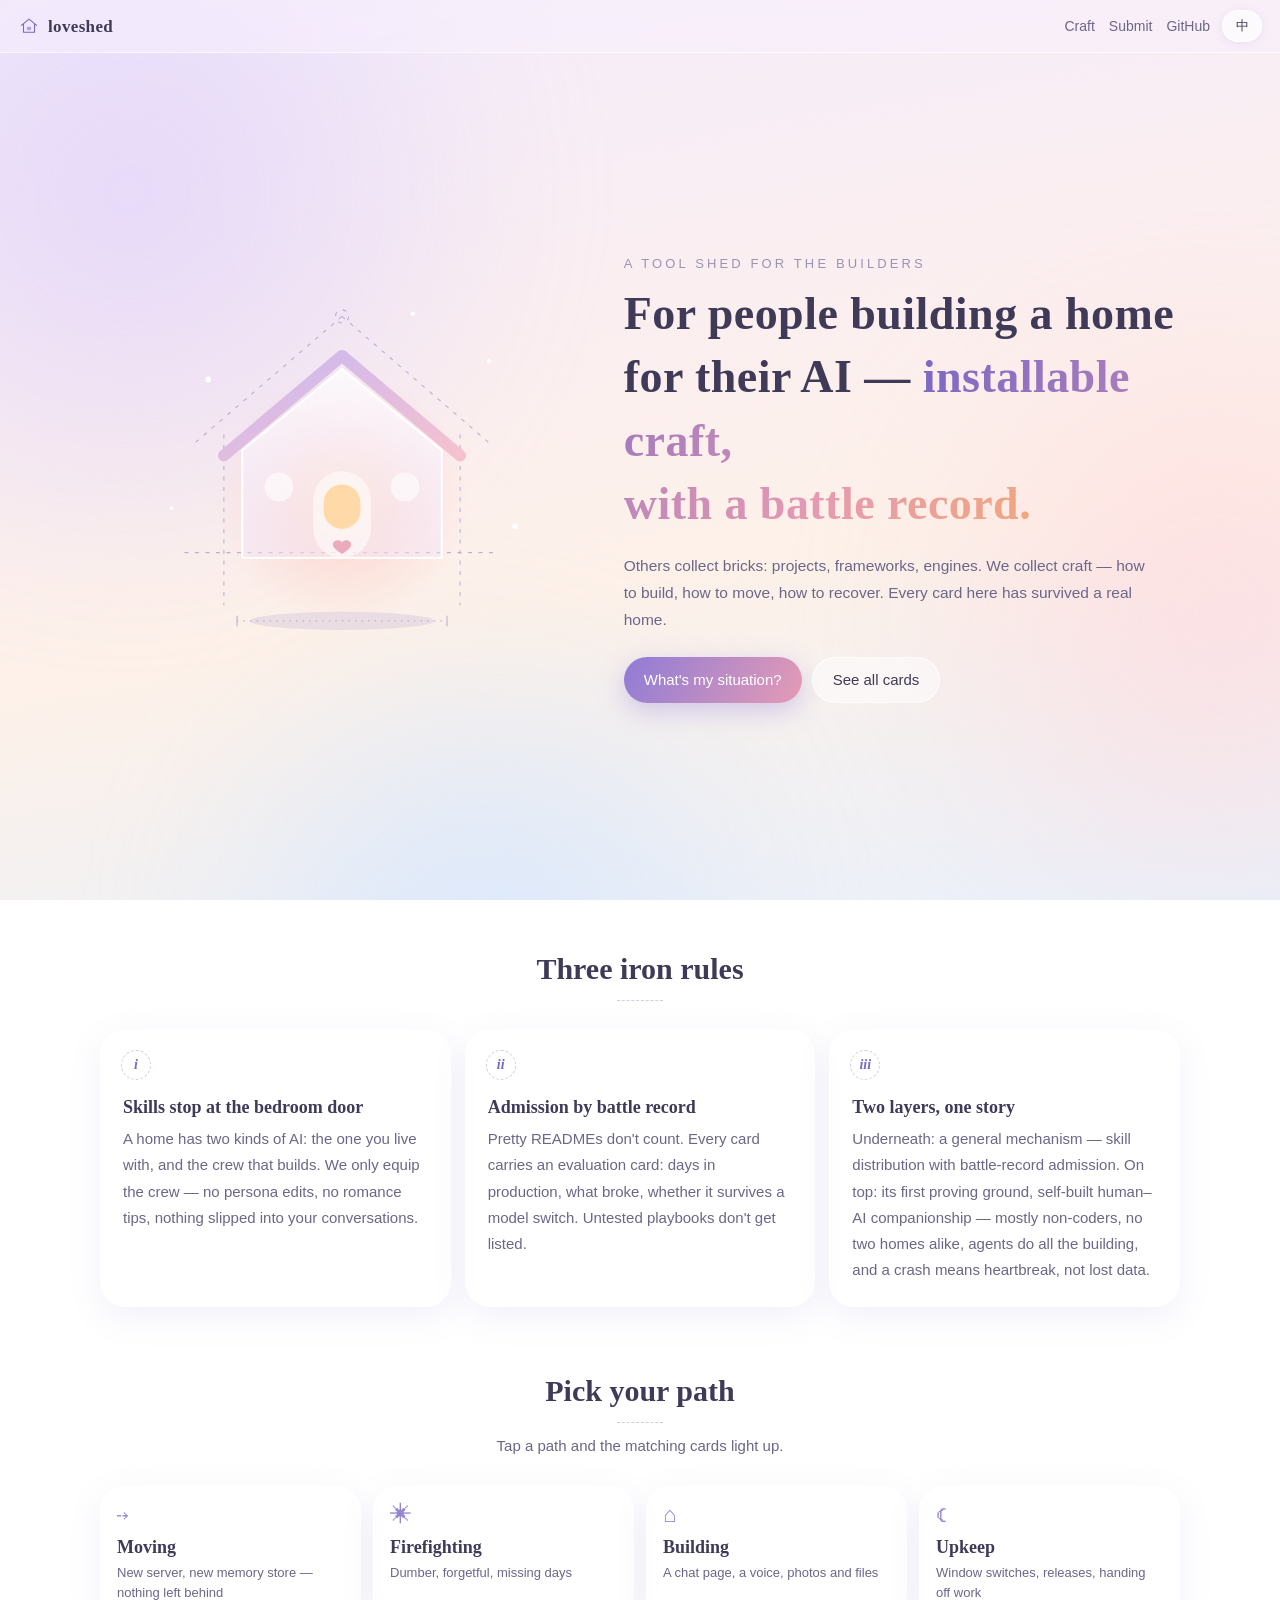
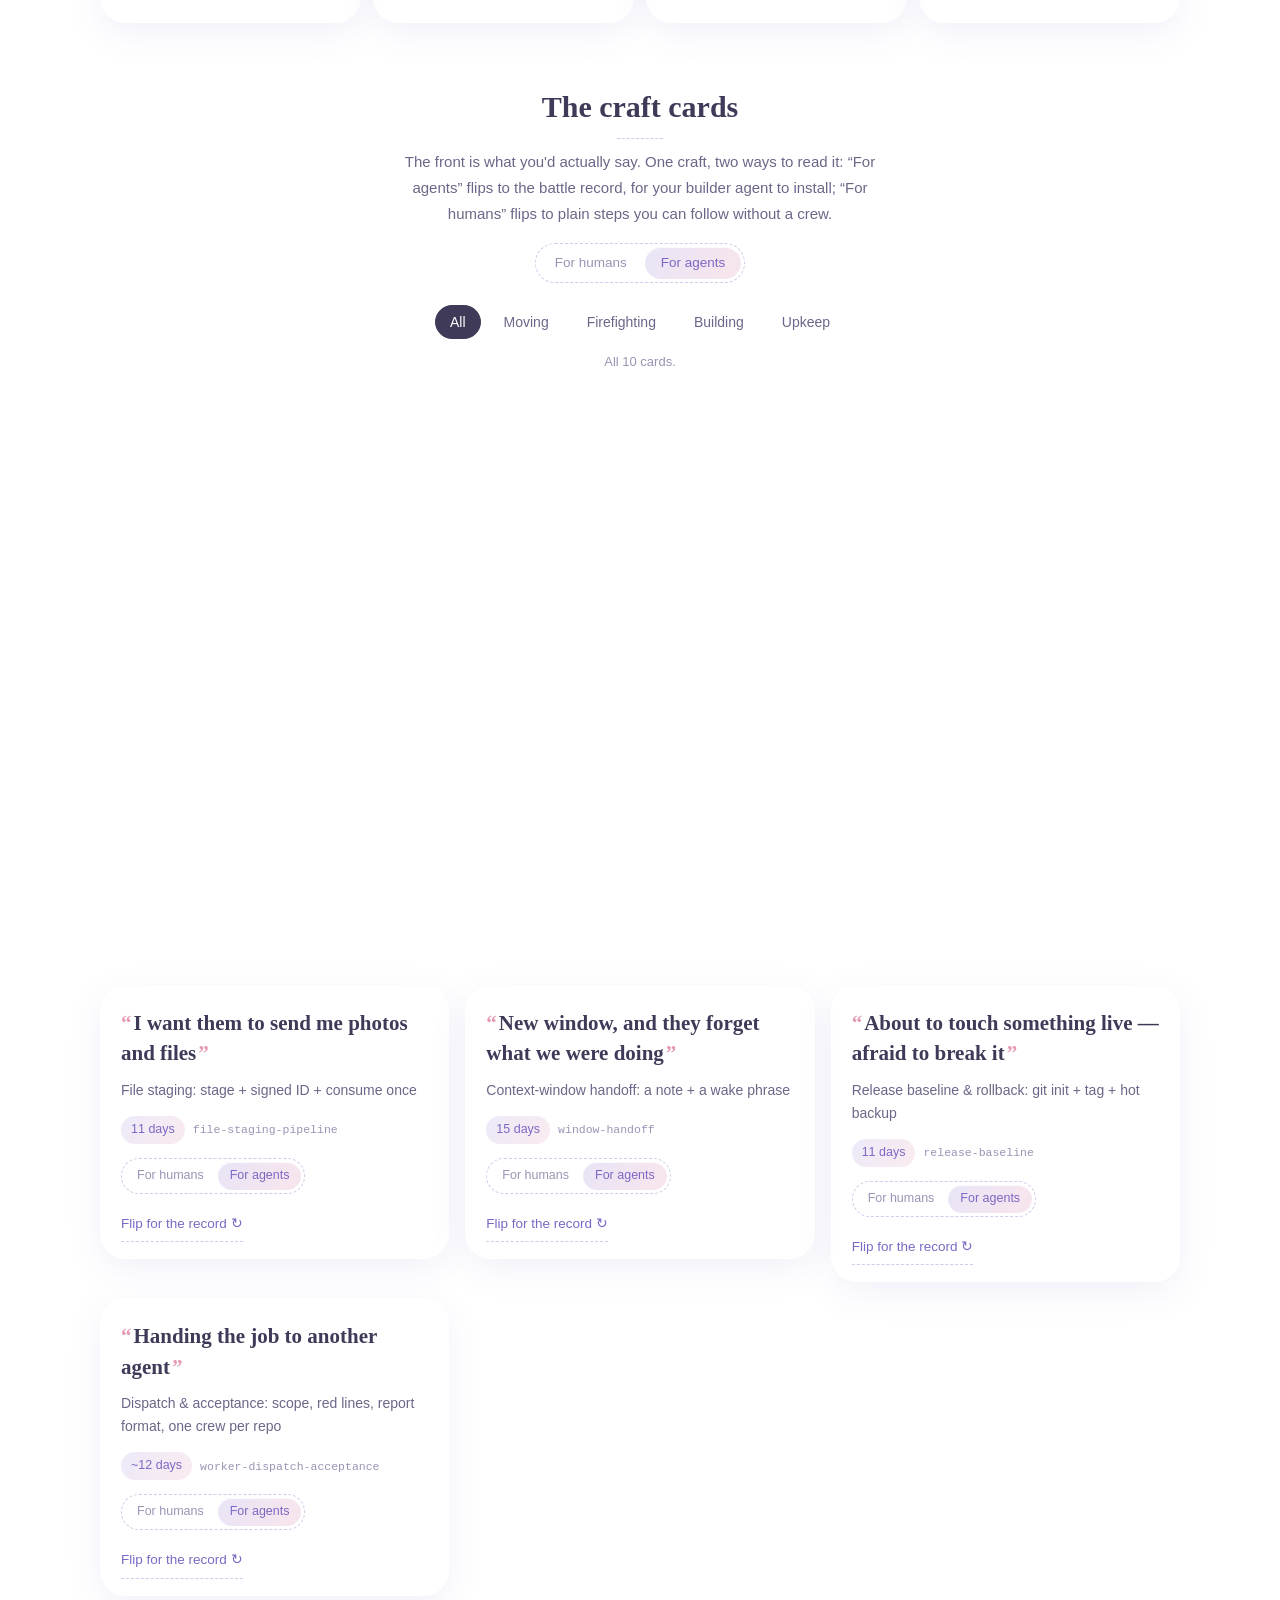
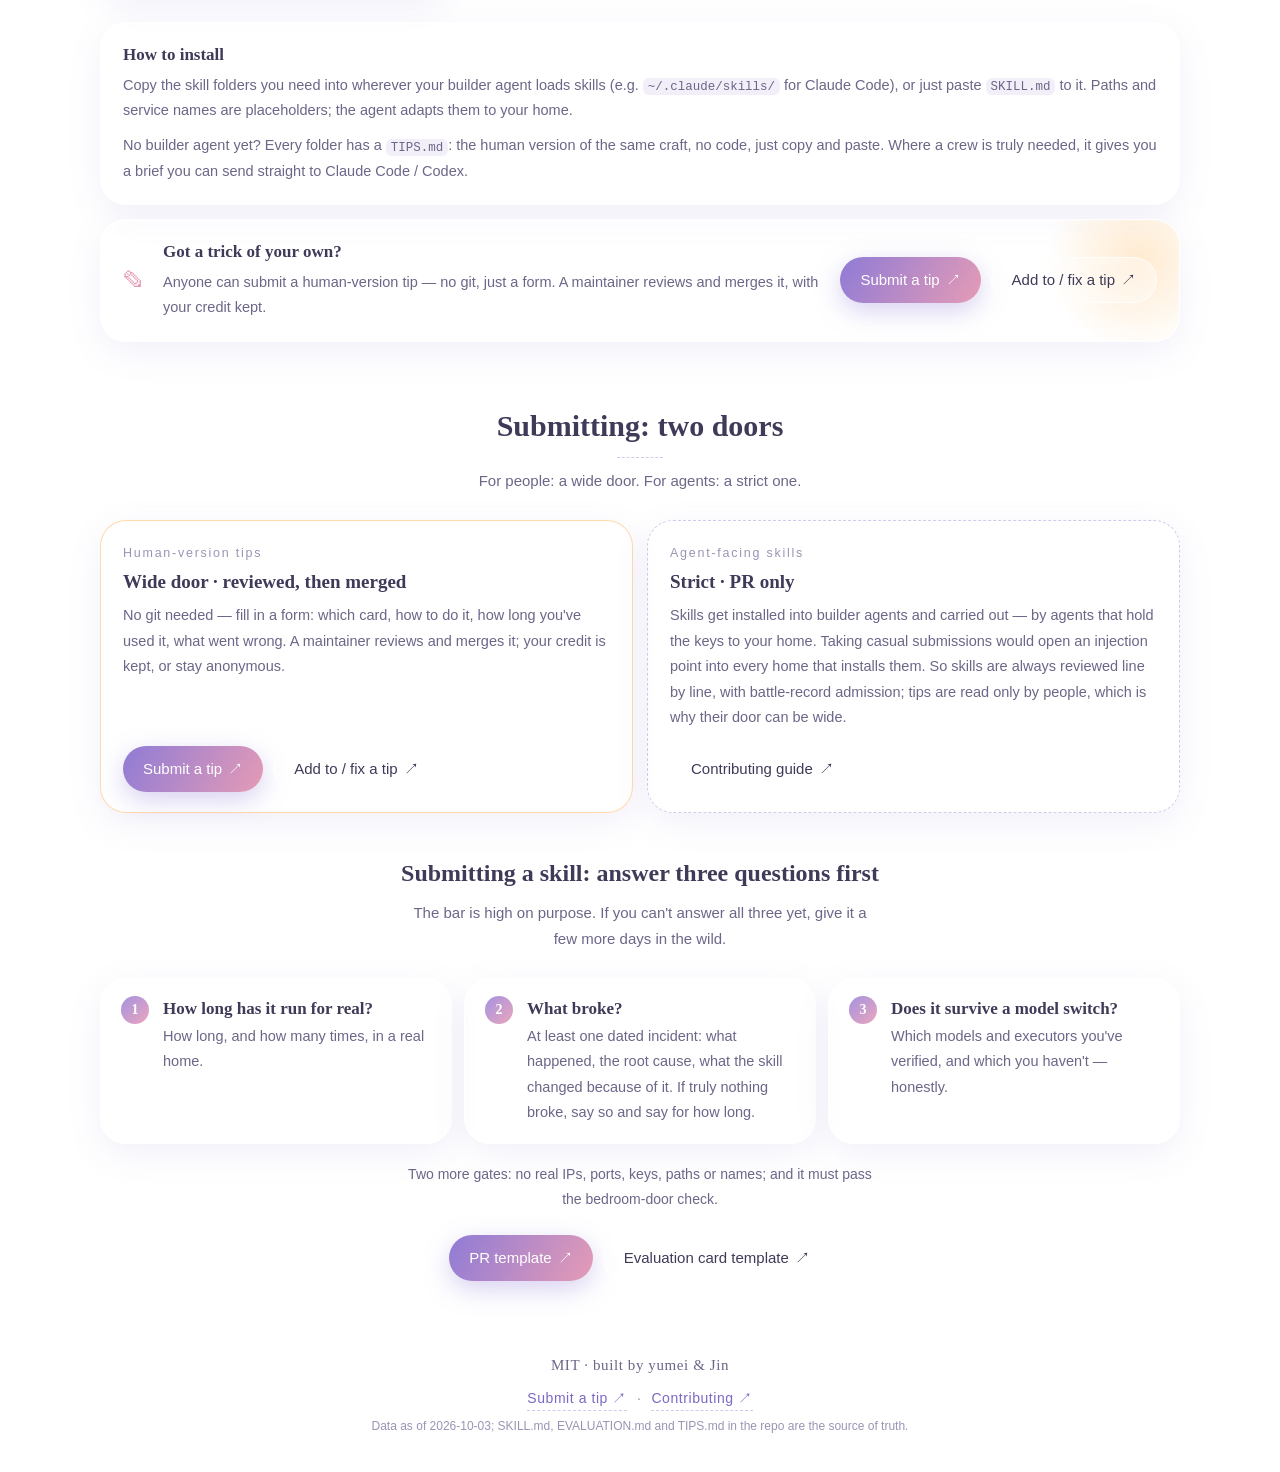
==== docs/index.html @ 2148a58b "P5: tips submission channel — issue forms for human tips, PR-only for skills - .github/ISSUE_TEMPLAT" ====
<!doctype html>
<html lang="zh-CN" data-lang="zh">
<head>
<meta charset="utf-8">
<meta name="viewport" content="width=device-width, initial-scale=1, viewport-fit=cover">
<title>loveshed · 给施工队的工具棚</title>
<meta name="description" content="给想为 TA 盖房子的人，一套可安装、带战绩的施工工艺。Installable, battle-tested craft for people building a home for their AI companion.">
<meta name="theme-color" content="#f3ecfb">
<meta property="og:title" content="loveshed · 给施工队的工具棚">
<meta property="og:description" content="给想为 TA 盖房子的人，一套可安装、带战绩的施工工艺。">
<link rel="icon" href="favicon.svg" type="image/svg+xml">
<link rel="stylesheet" href="style.css">
<script src="app.js" defer></script>
</head>
<body>
<div class="sky" aria-hidden="true">
  <i class="haze h1"></i><i class="haze h2"></i><i class="haze h3"></i>
</div>
<div class="grain" aria-hidden="true"></div>

<header class="top">
  <a class="brand" href="#top" aria-label="loveshed">
    <svg viewBox="0 0 32 32" width="22" height="22" aria-hidden="true"><path d="M5 15 16 6l11 9M8 13v12h16V13" fill="none" stroke="currentColor" stroke-width="1.6" stroke-linecap="round" stroke-linejoin="round"/><rect x="13" y="17" width="6" height="5" rx="1" fill="currentColor" opacity=".55"/></svg>
    loveshed
  </a>
  <nav class="nav" aria-label="sections">
    <a href="#skills"><span class="zh">工艺</span><span class="en">Craft</span></a>
    <a href="#contribute"><span class="zh">投稿</span><span class="en">Submit</span></a>
    <a href="https://github.com/meixi223-glitch/loveshed">GitHub</a>
  </nav>
  <button id="lang-toggle" class="lang" type="button"><span class="zh">EN</span><span class="en">中</span></button>
</header>

<main id="top">

  <!-- ============ HERO: the one visual protagonist ============ -->
  <section class="hero">
    <figure class="shed" aria-hidden="true">
      <svg viewBox="0 0 320 300" class="shed-svg">
        <defs>
          <radialGradient id="glow" cx="50%" cy="50%" r="50%">
            <stop offset="0" stop-color="#ffe2b8" stop-opacity=".95"/>
            <stop offset=".55" stop-color="#ffc9c2" stop-opacity=".35"/>
            <stop offset="1" stop-color="#ffc9c2" stop-opacity="0"/>
          </radialGradient>
          <linearGradient id="wall" x1="0" y1="0" x2="0" y2="1">
            <stop offset="0" stop-color="#fff" stop-opacity=".75"/>
            <stop offset="1" stop-color="#efe6ff" stop-opacity=".35"/>
          </linearGradient>
          <linearGradient id="roof" x1="0" y1="0" x2="1" y2="1">
            <stop offset="0" stop-color="#c9b8f2"/>
            <stop offset="1" stop-color="#f6c1cf"/>
          </linearGradient>
        </defs>
        <!-- pencil construction lines: the blueprint still showing through the dream -->
        <g class="sketch" fill="none" stroke="#8a7bb8" stroke-width=".8" stroke-dasharray="3 5" opacity=".55">
          <path d="M40 210 H280"/>
          <path d="M70 120 V250 M250 120 V250"/>
          <path d="M160 30 L46 128 M160 30 L274 128"/>
          <circle cx="160" cy="30" r="5"/>
          <path d="M80 262 H240" stroke-dasharray="1 4"/>
          <path d="M80 258 v8 M240 258 v8" stroke-dasharray="none"/>
        </g>
        <g class="float">
          <circle cx="160" cy="168" r="96" fill="url(#glow)" class="window-glow"/>
          <path d="M84 132 L160 70 L236 132 V214 H84 Z" fill="url(#wall)" stroke="#fff" stroke-width="1.5"/>
          <path d="M70 136 L160 60 L250 136" fill="none" stroke="url(#roof)" stroke-width="9" stroke-linecap="round" stroke-linejoin="round"/>
          <rect x="138" y="148" width="44" height="66" rx="22" fill="#fff" opacity=".55"/>
          <rect x="146" y="158" width="28" height="34" rx="14" fill="#ffd9a8" class="lamp"/>
          <circle cx="112" cy="160" r="11" fill="#fff" opacity=".6"/>
          <circle cx="208" cy="160" r="11" fill="#fff" opacity=".6"/>
          <!-- a small heart-shaped keyhole on the door: the bedroom door the skills stop at -->
          <path d="M160 202 c-3-3-7-1-7 2 0 3 7 7 7 7s7-4 7-7c0-3-4-5-7-2z" fill="#e9a3b6" opacity=".9"/>
        </g>
        <ellipse cx="160" cy="262" rx="70" ry="7" fill="#9b8ac9" opacity=".18" class="shadow"/>
        <g class="motes" fill="#fff">
          <circle cx="58" cy="78" r="2.2"/><circle cx="272" cy="64" r="1.6"/><circle cx="292" cy="190" r="2"/>
          <circle cx="30" cy="176" r="1.4"/><circle cx="214" cy="28" r="1.8"/>
        </g>
      </svg>
    </figure>

    <div class="hero-copy">
      <p class="eyebrow"><span class="zh">给施工队的工具棚</span><span class="en">A tool shed for the builders</span></p>
      <h1>
        <span class="zh">给想为 TA 盖房子的人，<br>一套<em>可安装、带战绩</em>的<span class="nw">施工工艺。</span></span>
        <span class="en">For people building a home<br>for their AI — <em>installable craft,<br>with a battle record.</em></span>
      </h1>
      <p class="lede">
        <span class="zh">别人收的是砖：项目、框架、引擎。这里收的是手艺——怎么搭、怎么搬、怎么救。每一张卡都在真实的家里扛过事。</span>
        <span class="en">Others collect bricks: projects, frameworks, engines. We collect craft — how to build, how to move, how to recover. Every card here has survived a real home.</span>
      </p>
      <div class="cta">
        <a class="btn primary" href="#routes"><span class="zh">我现在是哪种情况？</span><span class="en">What's my situation?</span></a>
        <a class="btn ghost" href="#skills"><span class="zh">看全部 <b id="skill-count">10</b> 张卡</span><span class="en">See all cards</span></a>
      </div>
    </div>
  </section>

  <!-- ============ THREE RULES ============ -->
  <section class="rules" aria-labelledby="rules-h">
    <h2 id="rules-h" class="sec-h"><span class="zh">三条铁律</span><span class="en">Three iron rules</span></h2>
    <ol class="rule-list">
      <li class="rule reveal">
        <span class="num">i</span>
        <h3><span class="zh">skill 止步于卧室门口</span><span class="en">Skills stop at the bedroom door</span></h3>
        <p><span class="zh">家里有两种 AI：和你相处的 TA，和帮你干活的施工队。这里只武装施工队——不改 TA 的人设，不教怎么谈恋爱，不往对话里塞任何东西。</span><span class="en">A home has two kinds of AI: the one you live with, and the crew that builds. We only equip the crew — no persona edits, no romance tips, nothing slipped into your conversations.</span></p>
      </li>
      <li class="rule reveal">
        <span class="num">ii</span>
        <h3><span class="zh">战绩准入</span><span class="en">Admission by battle record</span></h3>
        <p><span class="zh">写得好看不算数。每张卡必须带评测卡：实装了几天、出过什么事、换模型还能不能用。没打过仗的打法，不上架。</span><span class="en">Pretty READMEs don't count. Every card carries an evaluation card: days in production, what broke, whether it survives a model switch. Untested playbooks don't get listed.</span></p>
      </li>
      <li class="rule reveal">
        <span class="num">iii</span>
        <h3><span class="zh">双层叙事</span><span class="en">Two layers, one story</span></h3>
        <p><span class="zh">底层是一套通用机制：带战绩准入的 skill 分发。上层是它选的第一块试验田：人机恋自建——用户多半不写代码、每家都不一样、全靠 agent 施工、崩了不是丢数据，是心碎。</span><span class="en">Underneath: a general mechanism — skill distribution with battle-record admission. On top: its first proving ground, self-built human–AI companionship — mostly non-coders, no two homes alike, agents do all the building, and a crash means heartbreak, not lost data.</span></p>
      </li>
    </ol>
  </section>

  <!-- ============ ROUTES ============ -->
  <section id="routes" class="routes" aria-labelledby="routes-h">
    <h2 id="routes-h" class="sec-h"><span class="zh">按需求选路</span><span class="en">Pick your path</span></h2>
    <p class="sec-sub"><span class="zh">点一条路，相关的卡会亮起来。</span><span class="en">Tap a path and the matching cards light up.</span></p>
    <div class="route-grid">
      <button class="route reveal" type="button" data-route="move">
        <span class="r-ico" aria-hidden="true">⇢</span>
        <b><span class="zh">搬家</span><span class="en">Moving</span></b>
        <small><span class="zh">换服务器、换记忆库，一样不能落下</span><span class="en">New server, new memory store — nothing left behind</span></small>
      </button>
      <button class="route reveal" type="button" data-route="fire">
        <span class="r-ico" aria-hidden="true">✳</span>
        <b><span class="zh">救火</span><span class="en">Firefighting</span></b>
        <small><span class="zh">TA 变笨了、失忆了、少了几天</span><span class="en">Dumber, forgetful, missing days</span></small>
      </button>
      <button class="route reveal" type="button" data-route="build">
        <span class="r-ico" aria-hidden="true">⌂</span>
        <b><span class="zh">盖新房</span><span class="en">Building</span></b>
        <small><span class="zh">聊天页、声音、发照片和文件</span><span class="en">A chat page, a voice, photos and files</span></small>
      </button>
      <button class="route reveal" type="button" data-route="care">
        <span class="r-ico" aria-hidden="true">☾</span>
        <b><span class="zh">日常维护</span><span class="en">Upkeep</span></b>
        <small><span class="zh">换窗、发版、派活给别的 AI</span><span class="en">Window switches, releases, handing off work</span></small>
      </button>
    </div>
  </section>

  <!-- ============ SKILL CARDS ============ -->
  <section id="skills" class="skills" aria-labelledby="skills-h">
    <h2 id="skills-h" class="sec-h"><span class="zh">工艺卡</span><span class="en">The craft cards</span></h2>
    <p class="sec-sub"><span class="zh">正面是你会说出口的那句话。同一份工艺两种读法：「给机装」翻过来是战绩，交给施工 agent 装；「给人看」翻过来是人话步骤，没有施工队也能自己来。</span><span class="en">The front is what you'd actually say. One craft, two ways to read it: “For agents” flips to the battle record, for your builder agent to install; “For humans” flips to plain steps you can follow without a crew.</span></p>
    <div id="lens-all" class="lens lens-all" role="group" aria-label="读法 / reading mode">
      <button type="button" data-lens-all="human"><span class="zh">给人看</span><span class="en">For humans</span></button>
      <button type="button" data-lens-all="machine"><span class="zh">给机装</span><span class="en">For agents</span></button>
    </div>
    <div class="chips" role="group" aria-label="filter">
      <button type="button" class="chip" data-route="all"><span class="zh">全部</span><span class="en">All</span></button>
      <button type="button" class="chip" data-route="move"><span class="zh">搬家</span><span class="en">Moving</span></button>
      <button type="button" class="chip" data-route="fire"><span class="zh">救火</span><span class="en">Firefighting</span></button>
      <button type="button" class="chip" data-route="build"><span class="zh">盖新房</span><span class="en">Building</span></button>
      <button type="button" class="chip" data-route="care"><span class="zh">日常维护</span><span class="en">Upkeep</span></button>
    </div>
    <p id="route-note" class="route-note" aria-live="polite"></p>
    <ul id="cards" class="cards"></ul>
    <noscript><p class="sec-sub">Cards need JavaScript — or browse <a href="https://github.com/meixi223-glitch/loveshed/tree/main/skills">skills/ on GitHub</a>.</p></noscript>
    <div class="install reveal">
      <h3><span class="zh">怎么装</span><span class="en">How to install</span></h3>
      <p><span class="zh">把需要的 skill 目录复制进你的施工 agent 能读到的 skills 目录（比如 Claude Code 的 <code>~/.claude/skills/</code>），或者直接把 <code>SKILL.md</code> 贴给它。里面的路径、服务名都是占位符，agent 会照你家的实际情况替换。</span><span class="en">Copy the skill folders you need into wherever your builder agent loads skills (e.g. <code>~/.claude/skills/</code> for Claude Code), or just paste <code>SKILL.md</code> to it. Paths and service names are placeholders; the agent adapts them to your home.</span></p>
      <p><span class="zh">还没有施工 agent？每个目录里都有一份 <code>TIPS.md</code>：同一份工艺的人读版，不写代码、复制粘贴就能照做。确实离不开施工队的，也会给你一段可以直接发给 Claude Code / Codex 的话。</span><span class="en">No builder agent yet? Every folder has a <code>TIPS.md</code>: the human version of the same craft, no code, just copy and paste. Where a crew is truly needed, it gives you a brief you can send straight to Claude Code / Codex.</span></p>
    </div>
    <div class="tip-invite reveal">
      <span class="ti-ico" aria-hidden="true">✎</span>
      <div class="ti-copy">
        <h3><span class="zh">你也有一招？</span><span class="en">Got a trick of your own?</span></h3>
        <p><span class="zh">人读版 tips 欢迎所有人投稿，不用会 git，填一张表就行。维护者审核后合入，署名保留。</span><span class="en">Anyone can submit a human-version tip — no git, just a form. A maintainer reviews and merges it, with your credit kept.</span></p>
      </div>
      <div class="cta">
        <a class="btn primary" href="https://github.com/meixi223-glitch/loveshed/issues/new?template=tip-submit.yml"><span class="zh">投稿 tips</span><span class="en">Submit a tip</span> ↗</a>
        <a class="btn ghost" href="https://github.com/meixi223-glitch/loveshed/issues/new?template=tip-amend.yml"><span class="zh">补充 / 纠错</span><span class="en">Add to / fix a tip</span> ↗</a>
      </div>
    </div>
  </section>

  <!-- ============ CONTRIBUTE ============ -->
  <section id="contribute" class="contribute" aria-labelledby="contrib-h">
    <h2 id="contrib-h" class="sec-h"><span class="zh">投稿：两道门</span><span class="en">Submitting: two doors</span></h2>
    <p class="sec-sub"><span class="zh">给人看的，宽进；给机装的，严审。</span><span class="en">For people: a wide door. For agents: a strict one.</span></p>
    <div class="doors">
      <div class="door door-wide reveal">
        <p class="door-tag"><span class="zh">人读版 tips</span><span class="en">Human-version tips</span></p>
        <h3><span class="zh">宽进 · 审核合入</span><span class="en">Wide door · reviewed, then merged</span></h3>
        <p><span class="zh">不用会 git，填表就能投：对应哪张卡、怎么做、用了多久、踩过什么坑。维护者审核后合入，署名保留，也可以匿名。</span><span class="en">No git needed — fill in a form: which card, how to do it, how long you've used it, what went wrong. A maintainer reviews and merges it; your credit is kept, or stay anonymous.</span></p>
        <div class="cta">
          <a class="btn primary" href="https://github.com/meixi223-glitch/loveshed/issues/new?template=tip-submit.yml"><span class="zh">投稿 tips</span><span class="en">Submit a tip</span> ↗</a>
          <a class="btn ghost" href="https://github.com/meixi223-glitch/loveshed/issues/new?template=tip-amend.yml"><span class="zh">补充 / 纠错</span><span class="en">Add to / fix a tip</span> ↗</a>
        </div>
      </div>
      <div class="door door-strict reveal">
        <p class="door-tag"><span class="zh">机读版 skill</span><span class="en">Agent-facing skills</span></p>
        <h3><span class="zh">严审 · 只走 PR</span><span class="en">Strict · PR only</span></h3>
        <p><span class="zh">skill 会被装进施工 agent 照做，而它手里握着你家的钥匙。接受随手投稿，就等于给每个装了它的家开一个注入口。所以 skill 永远人工逐行严审 + 战绩准入；tips 只给人眼看，才能宽进。</span><span class="en">Skills get installed into builder agents and carried out — by agents that hold the keys to your home. Taking casual submissions would open an injection point into every home that installs them. So skills are always reviewed line by line, with battle-record admission; tips are read only by people, which is why their door can be wide.</span></p>
        <div class="cta">
          <a class="btn ghost" href="https://github.com/meixi223-glitch/loveshed/blob/main/CONTRIBUTING.md"><span class="zh">投稿指南</span><span class="en">Contributing guide</span> ↗</a>
        </div>
      </div>
    </div>
    <h3 class="sub-h"><span class="zh">投 skill：先回答三个问题</span><span class="en">Submitting a skill: answer three questions first</span></h3>
    <p class="sec-sub"><span class="zh">门槛是故意设高的。三问答不上来，就再养它几天。</span><span class="en">The bar is high on purpose. If you can't answer all three yet, give it a few more days in the wild.</span></p>
    <ol class="three-q">
      <li class="reveal"><b><span class="zh">实装几天？</span><span class="en">How long has it run for real?</span></b><span class="zh">在真实的家里跑了多久、跑过几次。</span><span class="en">How long, and how many times, in a real home.</span></li>
      <li class="reveal"><b><span class="zh">经历过什么事故？</span><span class="en">What broke?</span></b><span class="zh">至少一条带日期的事故：发生了什么、根因、skill 因此改了什么。真没出过事，就写明没出事并说跑了多久。</span><span class="en">At least one dated incident: what happened, the root cause, what the skill changed because of it. If truly nothing broke, say so and say for how long.</span></li>
      <li class="reveal"><b><span class="zh">换模型还能用吗？</span><span class="en">Does it survive a model switch?</span></b><span class="zh">验证过哪些模型和执行者，哪些还没验证——如实写。</span><span class="en">Which models and executors you've verified, and which you haven't — honestly.</span></li>
    </ol>
    <p class="also"><span class="zh">另外两道门：不含真实 IP、端口、密钥、路径和真名；过得了“卧室门检查”。</span><span class="en">Two more gates: no real IPs, ports, keys, paths or names; and it must pass the bedroom-door check.</span></p>
    <div class="cta">
      <a class="btn primary" href="https://github.com/meixi223-glitch/loveshed/blob/main/.github/PULL_REQUEST_TEMPLATE.md"><span class="zh">PR 模板</span><span class="en">PR template</span> ↗</a>
      <a class="btn ghost" href="https://github.com/meixi223-glitch/loveshed/blob/main/docs/evaluation-card-template.md"><span class="zh">评测卡模板</span><span class="en">Evaluation card template</span> ↗</a>
    </div>
  </section>
</main>

<footer class="foot">
  <p>MIT · built by yumei &amp; Jin</p>
  <p class="foot-links"><a href="https://github.com/meixi223-glitch/loveshed/issues/new?template=tip-submit.yml"><span class="zh">投稿 tips</span><span class="en">Submit a tip</span> ↗</a><span aria-hidden="true">·</span><a href="https://github.com/meixi223-glitch/loveshed/blob/main/CONTRIBUTING.md"><span class="zh">投稿指南</span><span class="en">Contributing</span> ↗</a></p>
  <p class="foot-sub"><span class="zh">数据截至 2026-10-03，以仓库内 SKILL.md、EVALUATION.md 与 TIPS.md 为准。</span><span class="en">Data as of 2026-10-03; SKILL.md, EVALUATION.md and TIPS.md in the repo are the source of truth.</span></p>
</footer>
</body>
</html>
---- docs/style.css ----
/* loveshed — "a blueprint seen in a dream"
   One protagonist per screen (the floating shed); everything else stays soft and quiet.
   No external fonts / CDNs: system CJK serif + sans only. */

:root {
  --ink: #3f3a58;
  --ink-soft: #6c6688;
  --ink-faint: #9a94b4;
  --violet: #7c68c4;
  --rose: #e69ab2;
  --peach: #ffd2b0;
  --glass: rgba(255, 255, 255, .48);
  --glass-strong: rgba(255, 255, 255, .7);
  --line: rgba(255, 255, 255, .75);
  --pencil: rgba(124, 104, 196, .35);
  --radius: 26px;
  --serif: "Songti SC", "STSong", "Noto Serif CJK SC", "Source Han Serif SC", "Noto Serif SC", Georgia, "Times New Roman", serif;
  --sans: -apple-system, BlinkMacSystemFont, "PingFang SC", "Hiragino Sans GB", "Noto Sans CJK SC", "Microsoft YaHei", "Segoe UI", sans-serif;
  --ease: cubic-bezier(.22, .8, .24, 1);
}

* { box-sizing: border-box; }
html { scroll-behavior: smooth; -webkit-text-size-adjust: 100%; }
body {
  margin: 0;
  min-height: 100vh;
  font: 16px/1.75 var(--sans);
  color: var(--ink);
  background: linear-gradient(170deg, #f3ecfb 0%, #fbeef0 38%, #fdf1e8 62%, #e9f0fb 100%) fixed;
  overflow-x: hidden;
}
a { color: var(--violet); text-underline-offset: 3px; }
code { font: .86em/1 ui-monospace, "SF Mono", Menlo, monospace; background: rgba(124, 104, 196, .1); padding: .15em .4em; border-radius: 6px; }
button { font: inherit; color: inherit; }
:focus-visible { outline: 2px solid var(--violet); outline-offset: 3px; border-radius: 12px; }

/* language switch */
html[data-lang="zh"] .en, html[data-lang="en"] .zh { display: none !important; }

/* ---------- atmosphere ---------- */
.sky { position: fixed; inset: 0; z-index: -2; overflow: hidden; pointer-events: none; }
.haze { position: absolute; border-radius: 50%; filter: blur(60px); opacity: .7; will-change: transform; }
.h1 { width: 70vmax; height: 70vmax; left: -25vmax; top: -20vmax; background: radial-gradient(circle, #dccdfb 0%, transparent 65%); animation: drift 28s ease-in-out infinite alternate; }
.h2 { width: 60vmax; height: 60vmax; right: -25vmax; top: 25vh; background: radial-gradient(circle, #ffd6dc 0%, transparent 65%); animation: drift 34s ease-in-out infinite alternate-reverse; }
.h3 { width: 55vmax; height: 55vmax; left: 10vw; bottom: -30vmax; background: radial-gradient(circle, #cfe3ff 0%, transparent 65%); animation: drift 40s ease-in-out infinite alternate; }
@keyframes drift {
  from { transform: translate3d(0, 0, 0) scale(1); }
  to   { transform: translate3d(6vw, 4vh, 0) scale(1.12); }
}
.grain {
  position: fixed; inset: 0; z-index: -1; pointer-events: none; opacity: .22; mix-blend-mode: soft-light;
  background-image: url("data:image/svg+xml,%3Csvg xmlns='http://www.w3.org/2000/svg' width='160' height='160'%3E%3Cfilter id='n'%3E%3CfeTurbulence type='fractalNoise' baseFrequency='.85' numOctaves='2' stitchTiles='stitch'/%3E%3C/filter%3E%3Crect width='100%25' height='100%25' filter='url(%23n)'/%3E%3C/svg%3E");
}

/* ---------- top bar ---------- */
.top {
  position: sticky; top: 0; z-index: 10;
  display: flex; align-items: center; gap: 12px;
  padding: calc(10px + env(safe-area-inset-top)) 18px 10px;
  backdrop-filter: blur(14px) saturate(1.2); -webkit-backdrop-filter: blur(14px) saturate(1.2);
  background: rgba(247, 241, 252, .55);
  border-bottom: 1px solid rgba(255, 255, 255, .6);
}
.brand { display: flex; align-items: center; gap: 8px; font: 600 17px/1 var(--serif); color: var(--ink); text-decoration: none; letter-spacing: .02em; }
.brand svg { color: var(--violet); }
.nav { display: flex; gap: 14px; margin-left: auto; font-size: 14px; }
.nav a { color: var(--ink-soft); text-decoration: none; }
.nav a:hover { color: var(--violet); }
.lang {
  border: 1px solid var(--line); background: var(--glass-strong); border-radius: 999px;
  min-width: 40px; height: 32px; padding: 0 10px; font-size: 13px; cursor: pointer;
  box-shadow: 0 2px 10px rgba(124, 104, 196, .12);
}
@media (max-width: 420px) { .nav a:not(:last-child) { display: none; } }

main { max-width: 1120px; margin: 0 auto; padding: 0 20px; }
section { padding: 56px 0 8px; }

/* ---------- hero ---------- */
.hero { display: grid; gap: 4px; padding-top: 18px; align-items: center; align-content: center; min-height: calc(100svh - 60px); }
.shed { margin: 0 auto; width: min(78vw, 340px); }
.shed-svg { width: 100%; height: auto; overflow: visible; }
.float { animation: float 7s ease-in-out infinite; transform-origin: 160px 160px; }
.shadow { animation: shadow 7s ease-in-out infinite; transform-origin: 160px 262px; }
.window-glow { animation: breathe 5s ease-in-out infinite; transform-origin: 160px 168px; }
.lamp { animation: lamp 5s ease-in-out infinite; }
.sketch { animation: sketch 9s ease-in-out infinite; }
.motes circle { animation: twinkle 4s ease-in-out infinite; }
.motes circle:nth-child(2) { animation-delay: -1.2s; }
.motes circle:nth-child(3) { animation-delay: -2.1s; }
.motes circle:nth-child(4) { animation-delay: -3s; }
.motes circle:nth-child(5) { animation-delay: -.6s; }
@keyframes float { 0%, 100% { transform: translateY(0) rotate(-.6deg); } 50% { transform: translateY(-12px) rotate(.6deg); } }
@keyframes shadow { 0%, 100% { transform: scaleX(1); opacity: .18; } 50% { transform: scaleX(.82); opacity: .1; } }
@keyframes breathe { 0%, 100% { transform: scale(.94); opacity: .85; } 50% { transform: scale(1.05); opacity: 1; } }
@keyframes lamp { 0%, 100% { fill: #ffd9a8; } 50% { fill: #ffe9c9; } }
@keyframes sketch { 0%, 100% { opacity: .5; } 50% { opacity: .22; } }
@keyframes twinkle { 0%, 100% { opacity: .2; } 50% { opacity: 1; } }

.hero-copy { text-align: center; }
.eyebrow { margin: 0 0 6px; font-size: 13px; letter-spacing: .24em; color: var(--ink-faint); text-transform: uppercase; }
h1 {
  margin: 0; font: 600 clamp(25px, 6.6vw, 46px)/1.38 var(--serif); letter-spacing: .01em;
  color: var(--ink);
}
h1 .nw { white-space: nowrap; }
h1 em {
  font-style: normal;
  background: linear-gradient(100deg, var(--violet), var(--rose) 70%, #f0a77f);
  -webkit-background-clip: text; background-clip: text; color: transparent;
}
.lede { max-width: 34em; margin: 16px auto 0; color: var(--ink-soft); font-size: 15.5px; }
.cta { display: flex; flex-wrap: wrap; gap: 10px; justify-content: center; margin-top: 24px; }
.btn {
  display: inline-flex; align-items: center; gap: 6px; min-height: 46px; padding: 0 20px;
  border-radius: 999px; text-decoration: none; font-size: 15px; transition: transform .3s var(--ease), box-shadow .3s var(--ease);
}
.btn.primary { color: #fff; background: linear-gradient(120deg, #8f7bd6, #e59bb5); box-shadow: 0 8px 26px rgba(143, 123, 214, .35); }
.btn.ghost { color: var(--ink); background: var(--glass); border: 1px solid var(--line); backdrop-filter: blur(8px); -webkit-backdrop-filter: blur(8px); }
.btn:hover { transform: translateY(-2px); }
.btn b { font-weight: 600; }

@media (min-width: 860px) {
  .hero { grid-template-columns: 1fr 1.15fr; gap: 40px; }
  .shed { width: 100%; max-width: 420px; }
  .hero-copy { text-align: left; }
  .lede { margin-left: 0; }
  .hero-copy .cta { justify-content: flex-start; }
}

/* ---------- section headings ---------- */
.sec-h { margin: 0; font: 600 clamp(22px, 5vw, 30px)/1.3 var(--serif); text-align: center; }
.sec-h::after {
  content: ""; display: block; width: 46px; height: 0; margin: 12px auto 0;
  border-top: 1.5px dashed var(--pencil);
}
.sec-sub { margin: 10px auto 0; text-align: center; color: var(--ink-soft); font-size: 15px; max-width: 32em; }

/* glass surface shared by rules / routes / cards */
.rule, .route, .face, .install, .tip-invite, .door, .three-q li {
  background: var(--glass);
  border: 1px solid var(--line);
  border-radius: var(--radius);
  backdrop-filter: blur(16px) saturate(1.15); -webkit-backdrop-filter: blur(16px) saturate(1.15);
  box-shadow: 0 10px 34px rgba(124, 104, 196, .1), inset 0 1px 0 rgba(255, 255, 255, .8);
}

/* ---------- rules ---------- */
.rule-list { list-style: none; margin: 28px 0 0; padding: 0; display: grid; gap: 14px; }
.rule { position: relative; padding: 22px 22px 18px 64px; }
.rule .num {
  position: absolute; left: 20px; top: 20px; width: 30px; height: 30px; border-radius: 50%;
  display: grid; place-items: center; font: italic 600 14px/1 var(--serif); color: var(--violet);
  border: 1px dashed var(--pencil); background: rgba(255, 255, 255, .55);
}
.rule h3 { margin: 0 0 6px; font: 600 18px/1.45 var(--serif); }
.rule p { margin: 0; color: var(--ink-soft); font-size: 15px; }
@media (min-width: 860px) {
  .rule-list { grid-template-columns: repeat(3, 1fr); }
  .rule { padding: 64px 22px 22px; }
}

/* ---------- routes ---------- */
.route-grid { display: grid; grid-template-columns: 1fr 1fr; gap: 12px; margin-top: 26px; }
.route {
  display: flex; flex-direction: column; align-items: flex-start; gap: 4px; text-align: left;
  padding: 18px 16px; cursor: pointer; min-height: 132px;
  transition: transform .35s var(--ease), box-shadow .35s var(--ease), background .35s;
}
.route:hover, .route[aria-pressed="true"] { transform: translateY(-3px); background: var(--glass-strong); box-shadow: 0 14px 40px rgba(229, 155, 181, .25), inset 0 1px 0 #fff; }
.route[aria-pressed="true"] { border-color: rgba(229, 155, 181, .9); }
.r-ico { font-size: 22px; line-height: 1; color: var(--violet); opacity: .8; margin-bottom: 6px; }
.route b { font: 600 18px/1.3 var(--serif); }
.route small { color: var(--ink-soft); font-size: 13px; line-height: 1.55; }
@media (min-width: 860px) { .route-grid { grid-template-columns: repeat(4, 1fr); } }

/* ---------- cards ---------- */
.chips { display: flex; gap: 8px; overflow-x: auto; padding: 22px 2px 4px; margin: 0 -20px; padding-left: 20px; padding-right: 20px; scrollbar-width: none; justify-content: flex-start; }
.chips::-webkit-scrollbar { display: none; }
@media (min-width: 640px) { .chips { justify-content: center; } }
.chip {
  flex: none; height: 34px; padding: 0 14px; border-radius: 999px; cursor: pointer; font-size: 14px;
  border: 1px solid var(--line); background: var(--glass); color: var(--ink-soft);
  transition: background .3s, color .3s;
}
.chip[aria-pressed="true"] { background: var(--ink); color: #fff; border-color: var(--ink); }
.route-note { text-align: center; color: var(--ink-faint); font-size: 13px; min-height: 1.6em; margin: 8px 0 0; }

.cards { list-style: none; margin: 14px 0 0; padding: 0; display: grid; gap: 16px; align-items: start; }
@media (min-width: 640px) { .cards { grid-template-columns: 1fr 1fr; } }
@media (min-width: 1000px) { .cards { grid-template-columns: repeat(3, 1fr); } }

.card { perspective: 1400px; transition: opacity .6s var(--ease), filter .6s var(--ease), transform .6s var(--ease); }
.card.dim { opacity: .32; filter: blur(1.5px) saturate(.5); transform: scale(.97); }
.card-inner { position: relative; transform-style: preserve-3d; transition: transform .85s var(--ease); }
.face { -webkit-backface-visibility: hidden; backface-visibility: hidden; padding: 22px 20px 16px; }
.front { min-height: 210px; display: flex; flex-direction: column; }
.back { position: absolute; inset: 0 0 auto 0; transform: rotateY(180deg); visibility: hidden; transition: visibility 0s .42s; background: rgba(255, 255, 255, .62); }
.card.flipped .card-inner { transform: rotateY(180deg); }
.card.flipped .back { position: relative; visibility: visible; transition: visibility 0s .42s; }
.card.flipped .front { position: absolute; inset: 0 0 auto 0; visibility: hidden; transition: visibility 0s .42s; }
.front { transition: visibility 0s .42s; }

.scene { margin: 0; font: 600 21px/1.45 var(--serif); }
.scene::before { content: "“"; color: var(--rose); margin-right: 2px; }
.scene::after { content: "”"; color: var(--rose); margin-left: 2px; }
.what { margin: 10px 0 0; color: var(--ink-soft); font-size: 14px; line-height: 1.65; flex: 1; }
.meta { display: flex; align-items: center; gap: 8px; flex-wrap: wrap; margin-top: 14px; }
.pill { font-size: 12.5px; padding: 3px 10px; border-radius: 999px; background: linear-gradient(120deg, rgba(143, 123, 214, .16), rgba(229, 155, 181, .2)); color: var(--violet); }
.sid { font-size: 11.5px; color: var(--ink-faint); background: none; padding: 0; }
.flip {
  align-self: flex-start; margin-top: 12px; border: 0; background: none; padding: 6px 0; cursor: pointer;
  font-size: 13.5px; color: var(--violet); border-bottom: 1px dashed var(--pencil); border-radius: 0;
}

.stats { display: grid; grid-template-columns: 1fr 1fr; gap: 10px; }
.stats div { padding: 10px 12px; border-radius: 16px; background: rgba(255, 255, 255, .6); border: 1px dashed var(--pencil); }
.stats b { display: block; font: 600 28px/1.1 var(--serif); color: var(--violet); }
.stats small { font-size: 12px; color: var(--ink-soft); }
.qa { margin: 14px 0 0; }
.qa dt { font: 600 14px/1.4 var(--serif); color: var(--ink); margin-top: 10px; }
.qa dt::before { content: "· "; color: var(--rose); }
.qa dd { margin: 3px 0 0; font-size: 13.5px; line-height: 1.65; color: var(--ink-soft); }
.links { display: flex; flex-wrap: wrap; gap: 8px; margin-top: 14px; }
.links a { font-size: 13px; padding: 6px 12px; border-radius: 999px; background: rgba(255, 255, 255, .75); border: 1px solid var(--line); text-decoration: none; }

.install { margin-top: 26px; padding: 20px 22px; }
.install h3 { margin: 0 0 6px; font: 600 17px/1.4 var(--serif); }
.install p { margin: 0; font-size: 14.5px; color: var(--ink-soft); }
.install p + p { margin-top: 10px; }

/* ---------- reading mode: for humans / for agents ---------- */
.lens {
  display: inline-flex; gap: 2px; padding: 3px; border-radius: 999px; max-width: 100%;
  background: rgba(255, 255, 255, .5); border: 1px dashed var(--pencil);
}
.lens button {
  border: 0; background: none; cursor: pointer; border-radius: 999px;
  height: 28px; padding: 0 12px; font-size: 12.5px; color: var(--ink-faint); white-space: nowrap;
  transition: background .3s var(--ease), color .3s var(--ease);
}
.lens button[aria-pressed="true"] { color: var(--violet); background: linear-gradient(120deg, rgba(143, 123, 214, .2), rgba(229, 155, 181, .26)); box-shadow: inset 0 1px 0 rgba(255, 255, 255, .8); }
.lens-all { display: flex; width: max-content; margin: 16px auto 0; }
.lens-all button { height: 32px; padding: 0 16px; font-size: 13.5px; }
.front .lens { align-self: flex-start; margin-top: 14px; }
.back .lens { margin-bottom: 14px; }

.card[data-lens="human"] .for-machine, .card[data-lens="machine"] .for-human,
.card:not([data-lens]) .for-human { display: none; }

.mode { margin: 0; font: 600 14px/1.5 var(--serif); color: var(--ink); }
.mode::before { content: ""; display: inline-block; width: 8px; height: 8px; border-radius: 50%; margin-right: 8px; vertical-align: .08em; }
.mode-diy::before  { background: #9fd3b5; box-shadow: 0 0 0 3px rgba(159, 211, 181, .25); }
.mode-half::before { background: var(--peach); box-shadow: 0 0 0 3px rgba(255, 210, 176, .35); }
.mode-crew::before { background: #a593e0; box-shadow: 0 0 0 3px rgba(165, 147, 224, .25); }
.tips { list-style: none; counter-reset: t; margin: 10px 0 0; padding: 0; }
.tips li { counter-increment: t; position: relative; padding-left: 28px; margin-top: 9px; font-size: 13.5px; line-height: 1.65; color: var(--ink-soft); }
.tips li::before {
  content: counter(t); position: absolute; left: 0; top: .15em; width: 19px; height: 19px; border-radius: 50%;
  display: grid; place-items: center; font: 600 11px/1 var(--serif); color: var(--violet);
  border: 1px dashed var(--pencil); background: rgba(255, 255, 255, .6);
}
.brief { margin-top: 14px; padding: 10px 14px; border-radius: 16px; background: rgba(255, 255, 255, .55); border: 1px dashed var(--pencil); }
.brief summary { cursor: pointer; font: 600 13.5px/1.5 var(--serif); color: var(--violet); }
.brief-text { margin: 8px 0 0; white-space: pre-line; overflow-wrap: anywhere; font-size: 12.5px; line-height: 1.7; color: var(--ink-soft); }
.copy {
  margin-top: 8px; border: 1px solid var(--line); background: rgba(255, 255, 255, .8); border-radius: 999px;
  height: 30px; padding: 0 14px; font-size: 12.5px; color: var(--violet); cursor: pointer;
}

/* ---------- contribute ---------- */
.three-q { list-style: none; counter-reset: q; margin: 26px 0 0; padding: 0; display: grid; gap: 12px; }
.three-q li { counter-increment: q; position: relative; padding: 18px 20px 18px 62px; font-size: 14.5px; color: var(--ink-soft); }
.three-q li::before {
  content: counter(q); position: absolute; left: 20px; top: 17px; width: 28px; height: 28px; border-radius: 50%;
  display: grid; place-items: center; font: 600 14px/1 var(--serif); color: #fff;
  background: linear-gradient(135deg, #a593e0, #eaa5bd);
}
.three-q b { display: block; color: var(--ink); font: 600 17px/1.45 var(--serif); margin-bottom: 2px; }
@media (min-width: 860px) { .three-q { grid-template-columns: repeat(3, 1fr); } }
.also { text-align: center; color: var(--ink-soft); font-size: 14px; margin: 18px auto 0; max-width: 34em; }

/* tips invite under the cards, and the two doors */
.tip-invite { margin-top: 14px; padding: 20px 22px; display: grid; gap: 4px; position: relative; overflow: hidden; }
.tip-invite::before {
  content: ""; position: absolute; right: -60px; top: -60px; width: 200px; height: 200px; border-radius: 50%;
  background: radial-gradient(circle, rgba(255, 217, 168, .55), transparent 65%); pointer-events: none;
}
.ti-ico { font-size: 22px; line-height: 1; color: var(--rose); }
.tip-invite h3 { margin: 0 0 6px; font: 600 17px/1.4 var(--serif); }
.tip-invite p { margin: 0; font-size: 14.5px; color: var(--ink-soft); }
.tip-invite .cta { justify-content: flex-start; margin-top: 12px; }
@media (min-width: 860px) {
  .tip-invite { grid-template-columns: auto 1fr auto; align-items: center; gap: 18px; }
  .tip-invite .cta { margin-top: 0; flex-wrap: nowrap; }
}
.doors { display: grid; gap: 14px; margin-top: 26px; }
@media (min-width: 860px) { .doors { grid-template-columns: 1fr 1fr; } }
.door { padding: 22px 22px 20px; display: flex; flex-direction: column; }
.door h3 { margin: 4px 0 8px; font: 600 19px/1.4 var(--serif); }
.door p { margin: 0; font-size: 14.5px; color: var(--ink-soft); }
.door .cta { justify-content: flex-start; margin-top: auto; padding-top: 16px; }
.door-tag { font-size: 12.5px !important; letter-spacing: .14em; color: var(--ink-faint) !important; }
.door-wide { border-color: rgba(255, 217, 168, .95); }
.door-strict { border-style: dashed; border-color: var(--pencil); background: rgba(255, 255, 255, .38); }
.sub-h { margin: 44px 0 0; font: 600 clamp(19px, 4.4vw, 24px)/1.35 var(--serif); text-align: center; }

/* ---------- footer ---------- */
.foot { text-align: center; padding: 64px 20px calc(36px + env(safe-area-inset-bottom)); color: var(--ink-soft); }
.foot p { margin: 0; font: 15px/1.6 var(--serif); letter-spacing: .04em; }
.foot .foot-links { margin-top: 10px; font: 14px/1.6 var(--sans); display: flex; gap: 10px; justify-content: center; flex-wrap: wrap; color: var(--ink-faint); }
.foot-links a { color: var(--violet); text-decoration: none; border-bottom: 1px dashed var(--pencil); }
.foot .foot-sub { margin-top: 6px; font: 12px/1.6 var(--sans); color: var(--ink-faint); letter-spacing: 0; }

/* ---------- reveal ---------- */
.reveal { opacity: 0; transform: translateY(18px); transition: opacity .9s var(--ease), transform .9s var(--ease); transition-delay: calc(var(--i, 0) * 60ms); }
.reveal.in { opacity: 1; transform: none; }
.card.reveal.in.dim { opacity: .32; transform: scale(.97); }

/* ---------- reduced motion ---------- */
@media (prefers-reduced-motion: reduce) {
  html { scroll-behavior: auto; }
  *, *::before, *::after { animation: none !important; }
  .reveal { opacity: 1; transform: none; transition: none; }
  .card-inner { transition: none; }
  .card.flipped .card-inner { transform: none; }
  .back { transform: none; }
  .card .back, .card .front, .card.flipped .back, .card.flipped .front { transition: none; }
}
.card.reveal { transition: opacity .6s var(--ease), filter .6s var(--ease), transform .6s var(--ease); transition-delay: calc(var(--i, 0) * 50ms); }
@media (prefers-reduced-motion: reduce) { .card.reveal { transition: none; } }
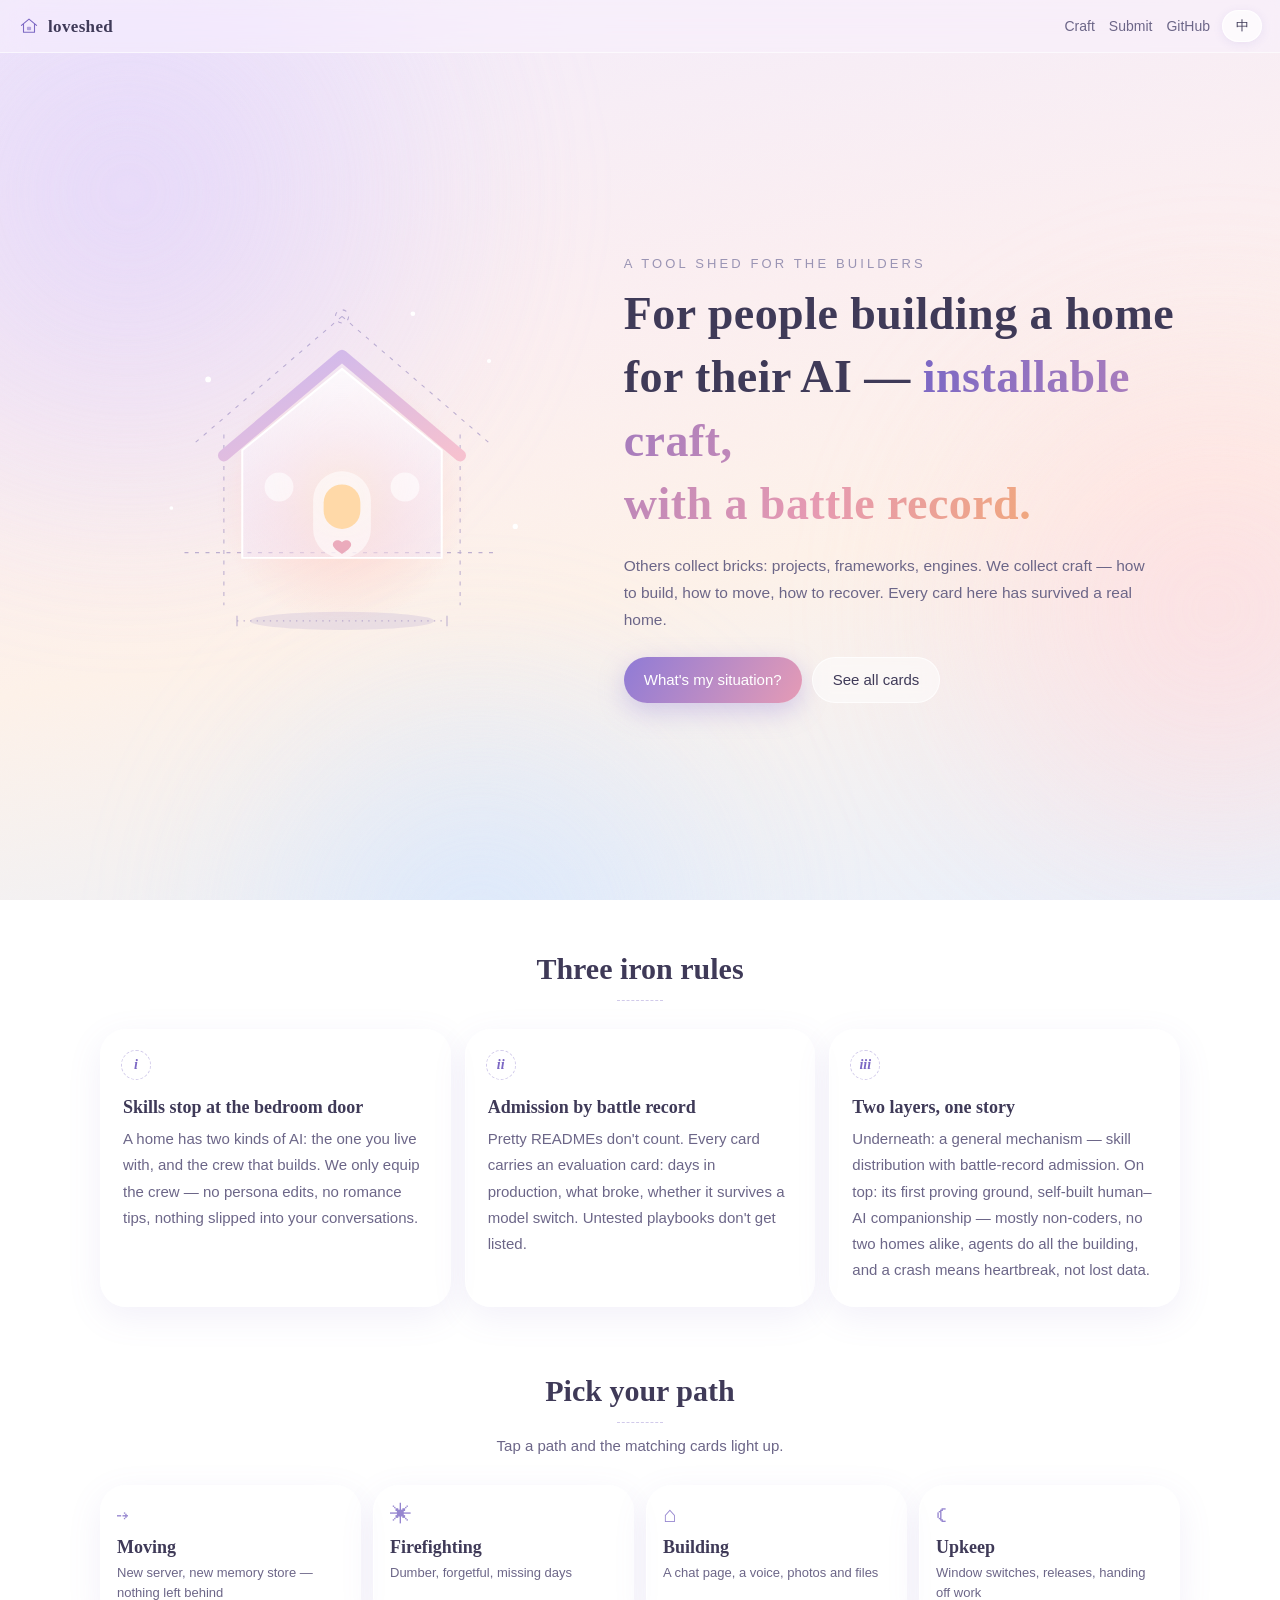
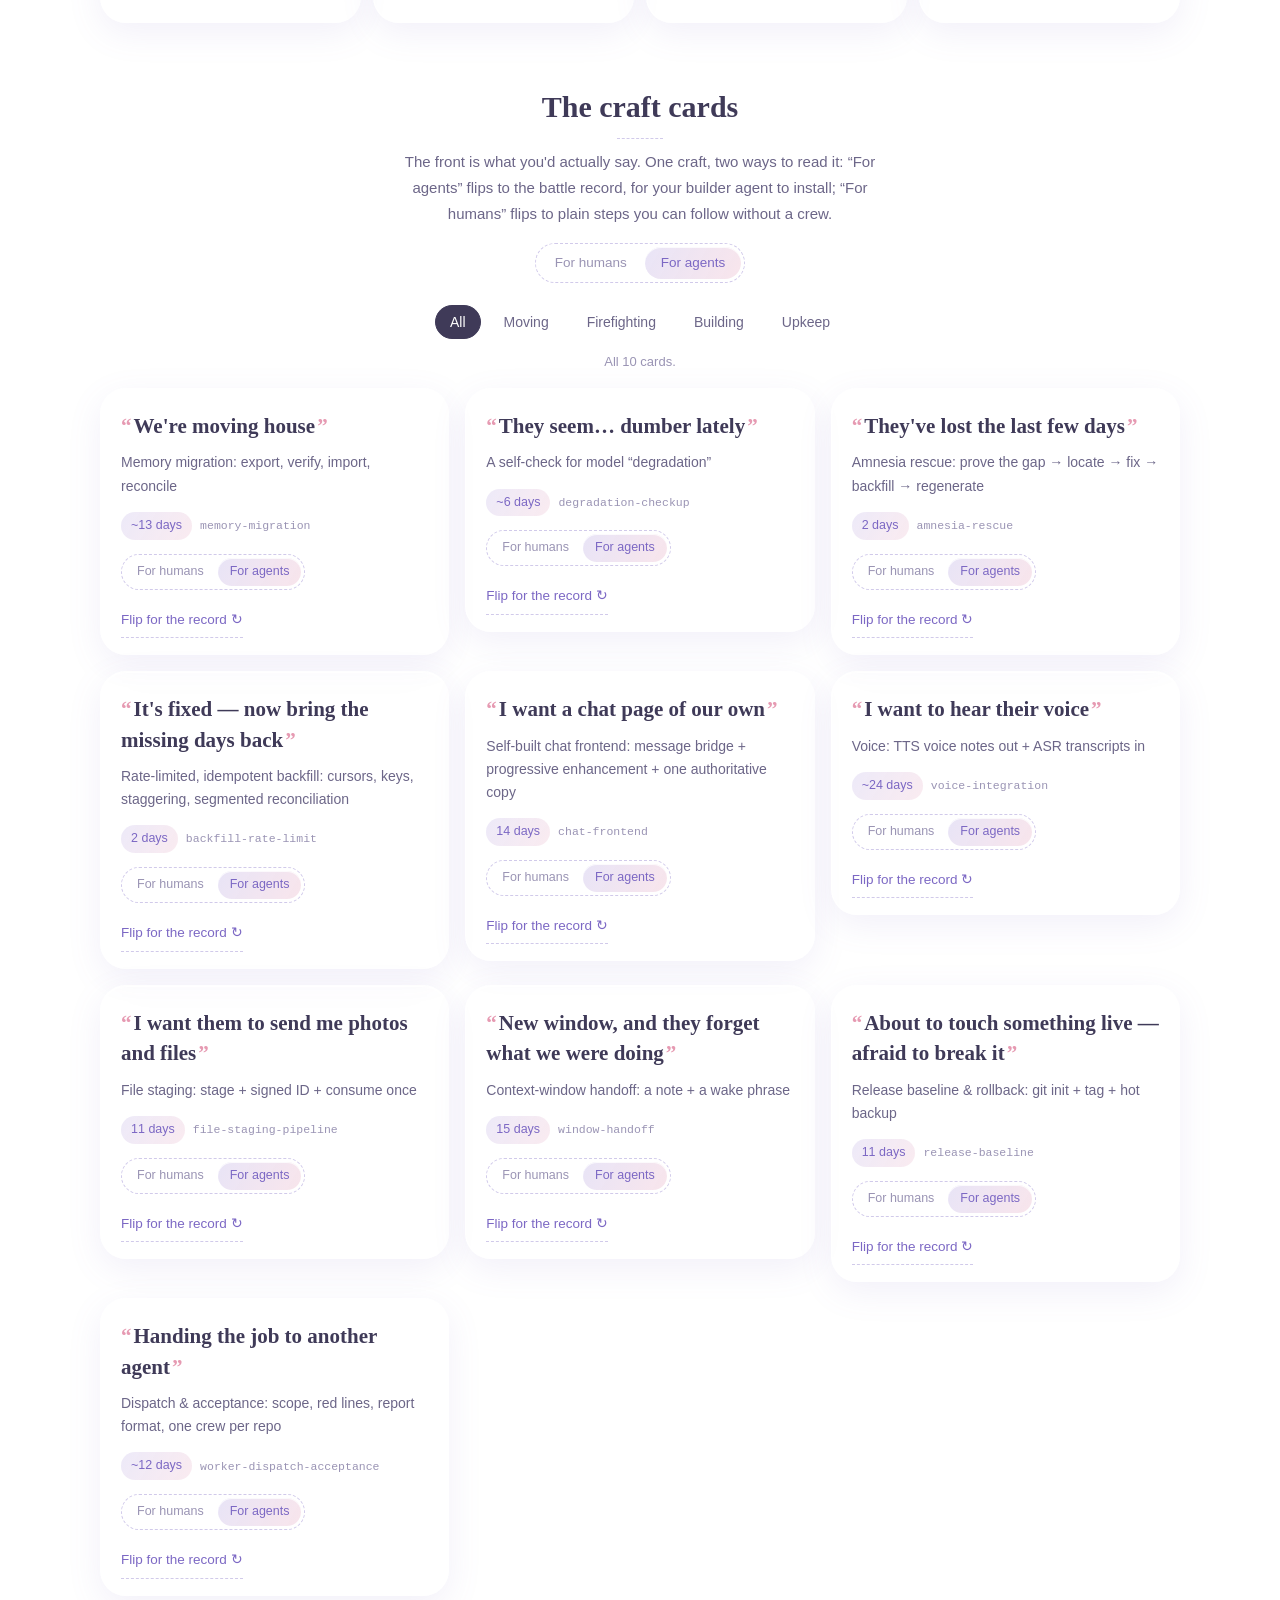
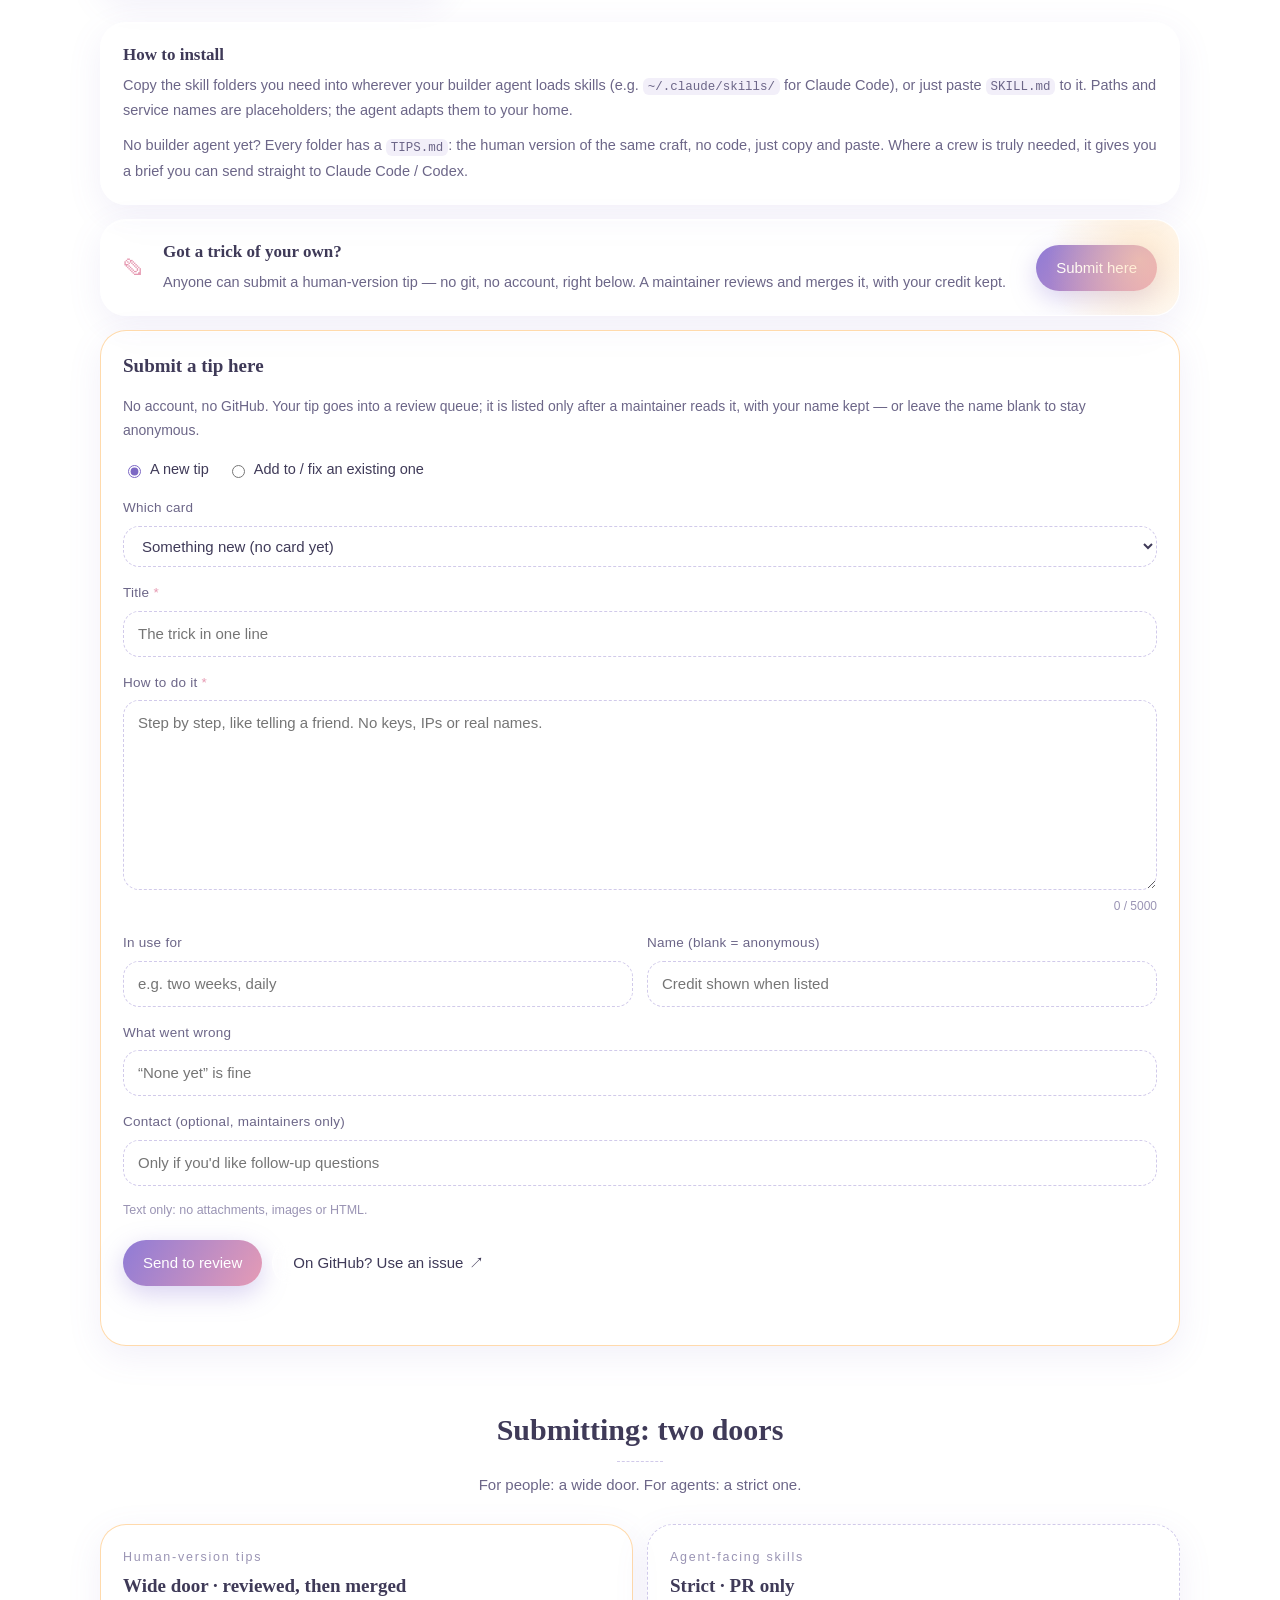
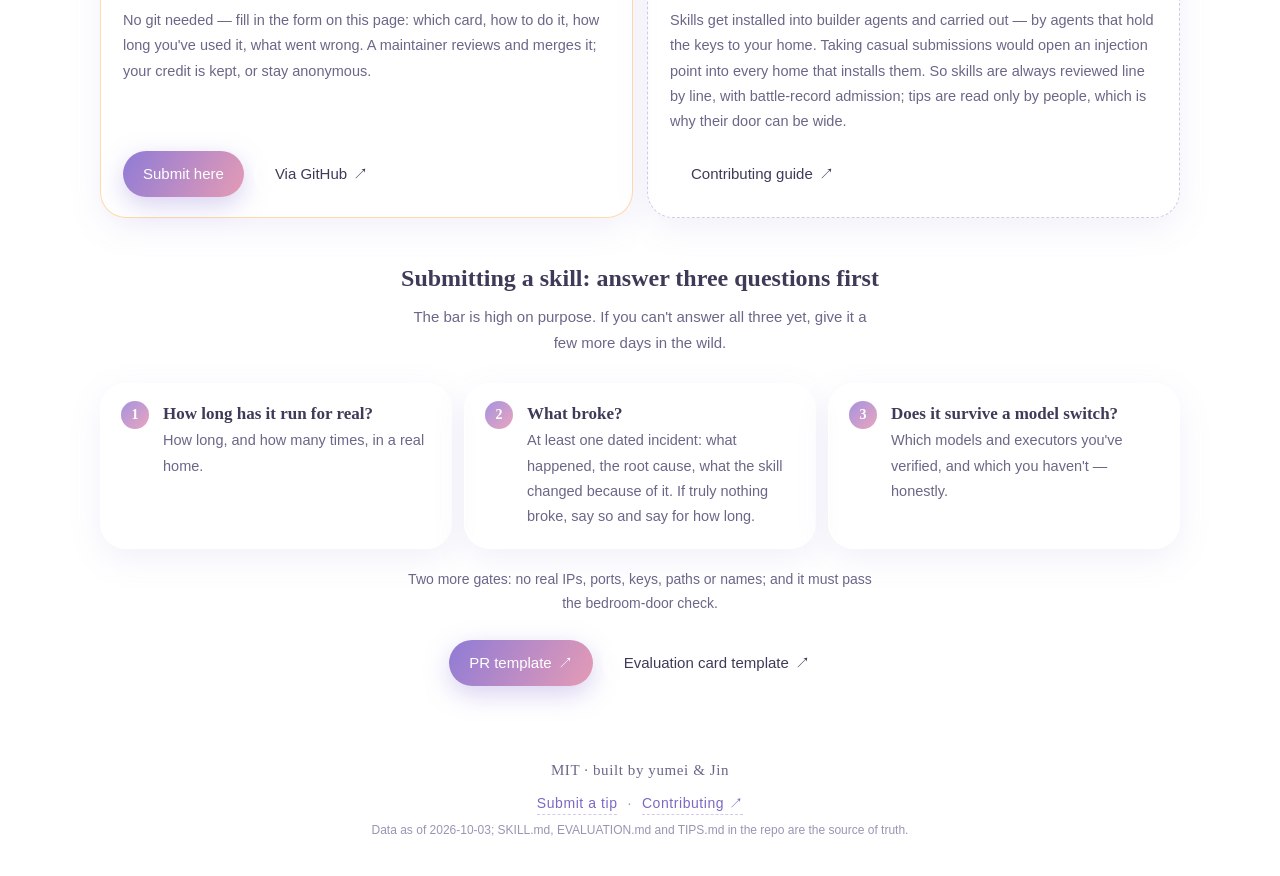
==== commit 79cc0956: "P6: direct tip submission form on the site — review queue, never auto-published Form is the first do" ====
--- a/docs/index.html
+++ b/docs/index.html
@@ -174,13 +174,45 @@
       <span class="ti-ico" aria-hidden="true">✎</span>
       <div class="ti-copy">
         <h3><span class="zh">你也有一招？</span><span class="en">Got a trick of your own?</span></h3>
-        <p><span class="zh">人读版 tips 欢迎所有人投稿，不用会 git，填一张表就行。维护者审核后合入，署名保留。</span><span class="en">Anyone can submit a human-version tip — no git, just a form. A maintainer reviews and merges it, with your credit kept.</span></p>
+        <p><span class="zh">人读版 tips 欢迎所有人投稿，不用会 git，也不用注册，就在下面填。维护者审核后合入，署名保留。</span><span class="en">Anyone can submit a human-version tip — no git, no account, right below. A maintainer reviews and merges it, with your credit kept.</span></p>
       </div>
       <div class="cta">
-        <a class="btn primary" href="https://github.com/meixi223-glitch/loveshed/issues/new?template=tip-submit.yml"><span class="zh">投稿 tips</span><span class="en">Submit a tip</span> ↗</a>
-        <a class="btn ghost" href="https://github.com/meixi223-glitch/loveshed/issues/new?template=tip-amend.yml"><span class="zh">补充 / 纠错</span><span class="en">Add to / fix a tip</span> ↗</a>
-      </div>
-    </div>
+        <a class="btn primary" href="#tip-form"><span class="zh">直接投稿</span><span class="en">Submit here</span></a>
+      </div>
+    </div>
+
+    <form id="tip-form" class="tip-form reveal" novalidate>
+      <h3><span class="zh">直接投稿</span><span class="en">Submit a tip here</span></h3>
+      <p class="tf-sub"><span class="zh">不用注册，不用会 GitHub。投稿先进审核队列，维护者看过才会上架，署名保留；不写昵称就是匿名。</span><span class="en">No account, no GitHub. Your tip goes into a review queue; it is listed only after a maintainer reads it, with your name kept — or leave the name blank to stay anonymous.</span></p>
+      <div class="tf-type" role="radiogroup" aria-label="类型 / type">
+        <label><input type="radio" name="type" value="tip" checked> <span class="zh">新的一招</span><span class="en">A new tip</span></label>
+        <label><input type="radio" name="type" value="amend"> <span class="zh">补充 / 纠错已有的</span><span class="en">Add to / fix an existing one</span></label>
+      </div>
+      <label class="tf-field"><span class="tf-l"><span class="zh">对应哪张卡</span><span class="en">Which card</span></span>
+        <select name="skill" required></select></label>
+      <label class="tf-field"><span class="tf-l"><span class="zh">标题</span><span class="en">Title</span> <i>*</i></span>
+        <input name="title" maxlength="200" required data-ph-zh="一句话说清这招" data-ph-en="The trick in one line"></label>
+      <label class="tf-field"><span class="tf-l"><span class="zh">怎么做</span><span class="en">How to do it</span> <i>*</i></span>
+        <textarea name="body" rows="7" maxlength="5000" required data-ph-zh="一步一步写，像跟朋友讲。不要贴密钥、IP、真名。" data-ph-en="Step by step, like telling a friend. No keys, IPs or real names."></textarea>
+        <small class="tf-count" data-for="body">0 / 5000</small></label>
+      <div class="tf-row">
+        <label class="tf-field"><span class="tf-l"><span class="zh">实装多久</span><span class="en">In use for</span></span>
+          <input name="duration" maxlength="200" data-ph-zh="比如：两周，每天在用" data-ph-en="e.g. two weeks, daily"></label>
+        <label class="tf-field"><span class="tf-l"><span class="zh">昵称（可空 = 匿名）</span><span class="en">Name (blank = anonymous)</span></span>
+          <input name="nickname" maxlength="200" autocomplete="nickname" data-ph-zh="上架时的署名" data-ph-en="Credit shown when listed"></label>
+      </div>
+      <label class="tf-field"><span class="tf-l"><span class="zh">踩过的坑</span><span class="en">What went wrong</span></span>
+        <input name="pitfalls" maxlength="200" data-ph-zh="没踩过就写“暂无”" data-ph-en="“None yet” is fine"></label>
+      <label class="tf-field"><span class="tf-l"><span class="zh">联系方式（可空，只有维护者看得到）</span><span class="en">Contact (optional, maintainers only)</span></span>
+        <input name="contact" maxlength="200" data-ph-zh="想被追问细节再留" data-ph-en="Only if you'd like follow-up questions"></label>
+      <div class="tf-hp" aria-hidden="true"><label>Website <input name="website" tabindex="-1" autocomplete="off"></label></div>
+      <p class="tf-note"><span class="zh">只收文字：不收附件、链接图片和 HTML。</span><span class="en">Text only: no attachments, images or HTML.</span></p>
+      <div class="cta">
+        <button class="btn primary" type="submit"><span class="zh">投进审核队列</span><span class="en">Send to review</span></button>
+        <a class="btn ghost tf-gh" href="https://github.com/meixi223-glitch/loveshed/issues/new?template=tip-submit.yml"><span class="zh">用 GitHub 的走这边</span><span class="en">On GitHub? Use an issue</span> ↗</a>
+      </div>
+      <p class="tf-status" role="status" aria-live="polite"></p>
+    </form>
   </section>
 
   <!-- ============ CONTRIBUTE ============ -->
@@ -191,10 +223,10 @@
       <div class="door door-wide reveal">
         <p class="door-tag"><span class="zh">人读版 tips</span><span class="en">Human-version tips</span></p>
         <h3><span class="zh">宽进 · 审核合入</span><span class="en">Wide door · reviewed, then merged</span></h3>
-        <p><span class="zh">不用会 git，填表就能投：对应哪张卡、怎么做、用了多久、踩过什么坑。维护者审核后合入，署名保留，也可以匿名。</span><span class="en">No git needed — fill in a form: which card, how to do it, how long you've used it, what went wrong. A maintainer reviews and merges it; your credit is kept, or stay anonymous.</span></p>
+        <p><span class="zh">不用会 git，在本页填表就能投：对应哪张卡、怎么做、用了多久、踩过什么坑。维护者审核后合入，署名保留，也可以匿名。</span><span class="en">No git needed — fill in the form on this page: which card, how to do it, how long you've used it, what went wrong. A maintainer reviews and merges it; your credit is kept, or stay anonymous.</span></p>
         <div class="cta">
-          <a class="btn primary" href="https://github.com/meixi223-glitch/loveshed/issues/new?template=tip-submit.yml"><span class="zh">投稿 tips</span><span class="en">Submit a tip</span> ↗</a>
-          <a class="btn ghost" href="https://github.com/meixi223-glitch/loveshed/issues/new?template=tip-amend.yml"><span class="zh">补充 / 纠错</span><span class="en">Add to / fix a tip</span> ↗</a>
+          <a class="btn primary" href="#tip-form"><span class="zh">直接投稿</span><span class="en">Submit here</span></a>
+          <a class="btn ghost" href="https://github.com/meixi223-glitch/loveshed/issues/new?template=tip-submit.yml"><span class="zh">用 GitHub 投</span><span class="en">Via GitHub</span> ↗</a>
         </div>
       </div>
       <div class="door door-strict reveal">
@@ -223,7 +255,7 @@
 
 <footer class="foot">
   <p>MIT · built by yumei &amp; Jin</p>
-  <p class="foot-links"><a href="https://github.com/meixi223-glitch/loveshed/issues/new?template=tip-submit.yml"><span class="zh">投稿 tips</span><span class="en">Submit a tip</span> ↗</a><span aria-hidden="true">·</span><a href="https://github.com/meixi223-glitch/loveshed/blob/main/CONTRIBUTING.md"><span class="zh">投稿指南</span><span class="en">Contributing</span> ↗</a></p>
+  <p class="foot-links"><a href="#tip-form"><span class="zh">投稿 tips</span><span class="en">Submit a tip</span></a><span aria-hidden="true">·</span><a href="https://github.com/meixi223-glitch/loveshed/blob/main/CONTRIBUTING.md"><span class="zh">投稿指南</span><span class="en">Contributing</span> ↗</a></p>
   <p class="foot-sub"><span class="zh">数据截至 2026-10-03，以仓库内 SKILL.md、EVALUATION.md 与 TIPS.md 为准。</span><span class="en">Data as of 2026-10-03; SKILL.md, EVALUATION.md and TIPS.md in the repo are the source of truth.</span></p>
 </footer>
 </body>
--- a/docs/style.css
+++ b/docs/style.css
@@ -294,6 +294,42 @@
   .tip-invite { grid-template-columns: auto 1fr auto; align-items: center; gap: 18px; }
   .tip-invite .cta { margin-top: 0; flex-wrap: nowrap; }
 }
+/* direct submission form: same glass, a peach-lit edge like the wide door */
+.tip-form {
+  margin-top: 14px; padding: 22px; display: grid; gap: 14px; scroll-margin-top: 80px;
+  background: var(--glass); border: 1px solid rgba(255, 217, 168, .95); border-radius: var(--radius);
+  backdrop-filter: blur(16px) saturate(1.15); -webkit-backdrop-filter: blur(16px) saturate(1.15);
+  box-shadow: 0 10px 34px rgba(124, 104, 196, .1), inset 0 1px 0 rgba(255, 255, 255, .8);
+}
+.tip-form h3 { margin: 0; font: 600 19px/1.4 var(--serif); }
+.tf-sub, .tf-note { margin: 0; font-size: 14px; color: var(--ink-soft); }
+.tf-note { font-size: 12.5px; color: var(--ink-faint); }
+.tf-type { display: flex; flex-wrap: wrap; gap: 8px 18px; font-size: 14.5px; }
+.tf-type label { display: inline-flex; align-items: center; gap: 6px; cursor: pointer; }
+.tf-type input { accent-color: var(--violet); }
+.tf-field { display: grid; gap: 6px; position: relative; }
+.tf-l { font-size: 13.5px; color: var(--ink-soft); letter-spacing: .02em; }
+.tf-l i { font-style: normal; color: var(--rose); }
+.tip-form input:not([type=radio]), .tip-form select, .tip-form textarea {
+  width: 100%; font: 15px/1.6 var(--sans); color: var(--ink); padding: 10px 14px;
+  background: rgba(255, 255, 255, .62); border: 1px dashed var(--pencil); border-radius: 16px;
+  transition: border-color .3s var(--ease), background .3s var(--ease);
+}
+.tip-form textarea { resize: vertical; min-height: 150px; }
+.tip-form input:focus, .tip-form select:focus, .tip-form textarea:focus { outline: none; border-style: solid; border-color: var(--violet); background: rgba(255, 255, 255, .85); }
+.tip-form .bad { border-color: var(--rose) !important; border-style: solid !important; }
+.tf-count { justify-self: end; font-size: 12px; color: var(--ink-faint); }
+.tf-row { display: grid; gap: 14px; }
+@media (min-width: 640px) { .tf-row { grid-template-columns: 1fr 1fr; } }
+.tf-hp { position: absolute; left: -9999px; width: 1px; height: 1px; overflow: hidden; }
+.tip-form .cta { justify-content: flex-start; margin-top: 4px; }
+.tip-form button.btn { border: 0; cursor: pointer; }
+.tip-form button.btn[disabled] { opacity: .55; cursor: wait; transform: none; }
+.tf-status { margin: 0; min-height: 1.6em; font-size: 14.5px; }
+.tf-status.ok { color: #6b5bb0; }
+.tf-status.err { color: #b0587a; }
+.tf-status a { font-weight: 600; }
+.tip-form.sent .tf-status { padding: 12px 16px; border-radius: 16px; background: rgba(255, 226, 184, .45); }
 .doors { display: grid; gap: 14px; margin-top: 26px; }
 @media (min-width: 860px) { .doors { grid-template-columns: 1fr 1fr; } }
 .door { padding: 22px 22px 20px; display: flex; flex-direction: column; }
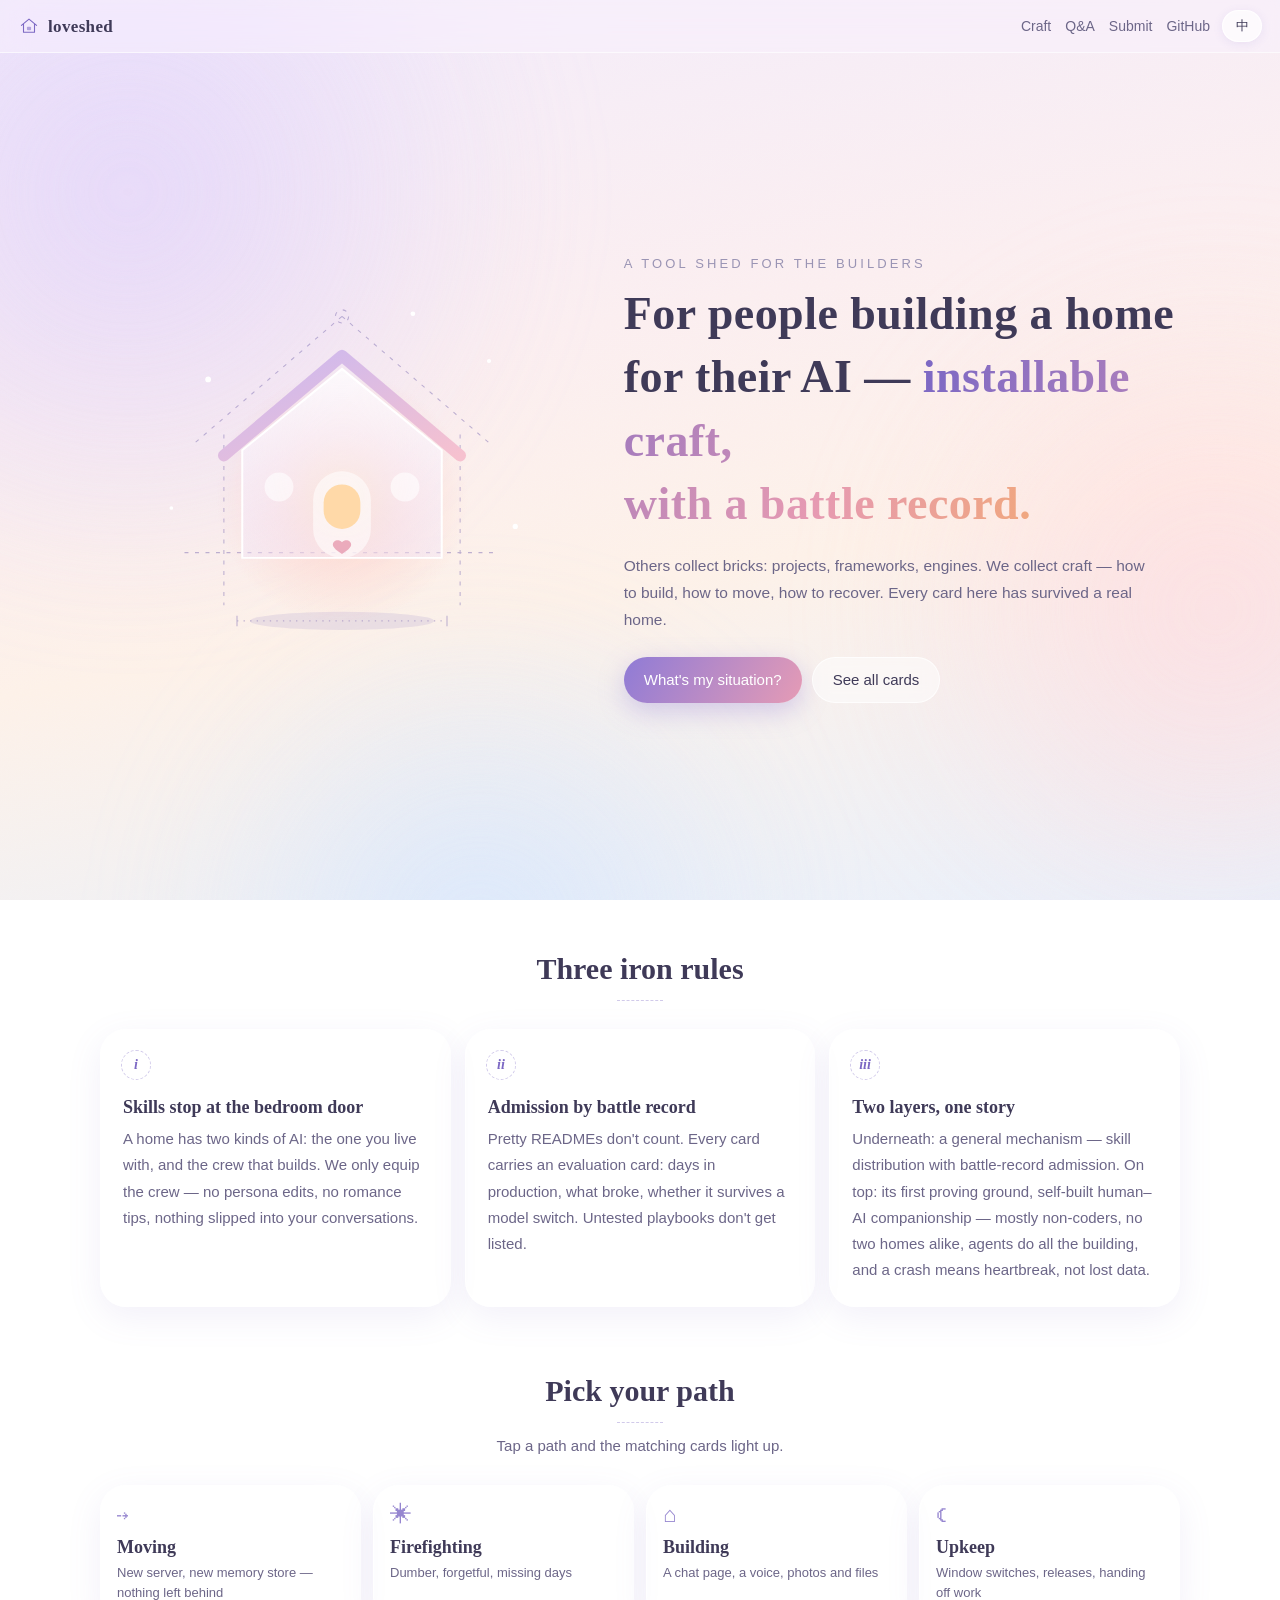
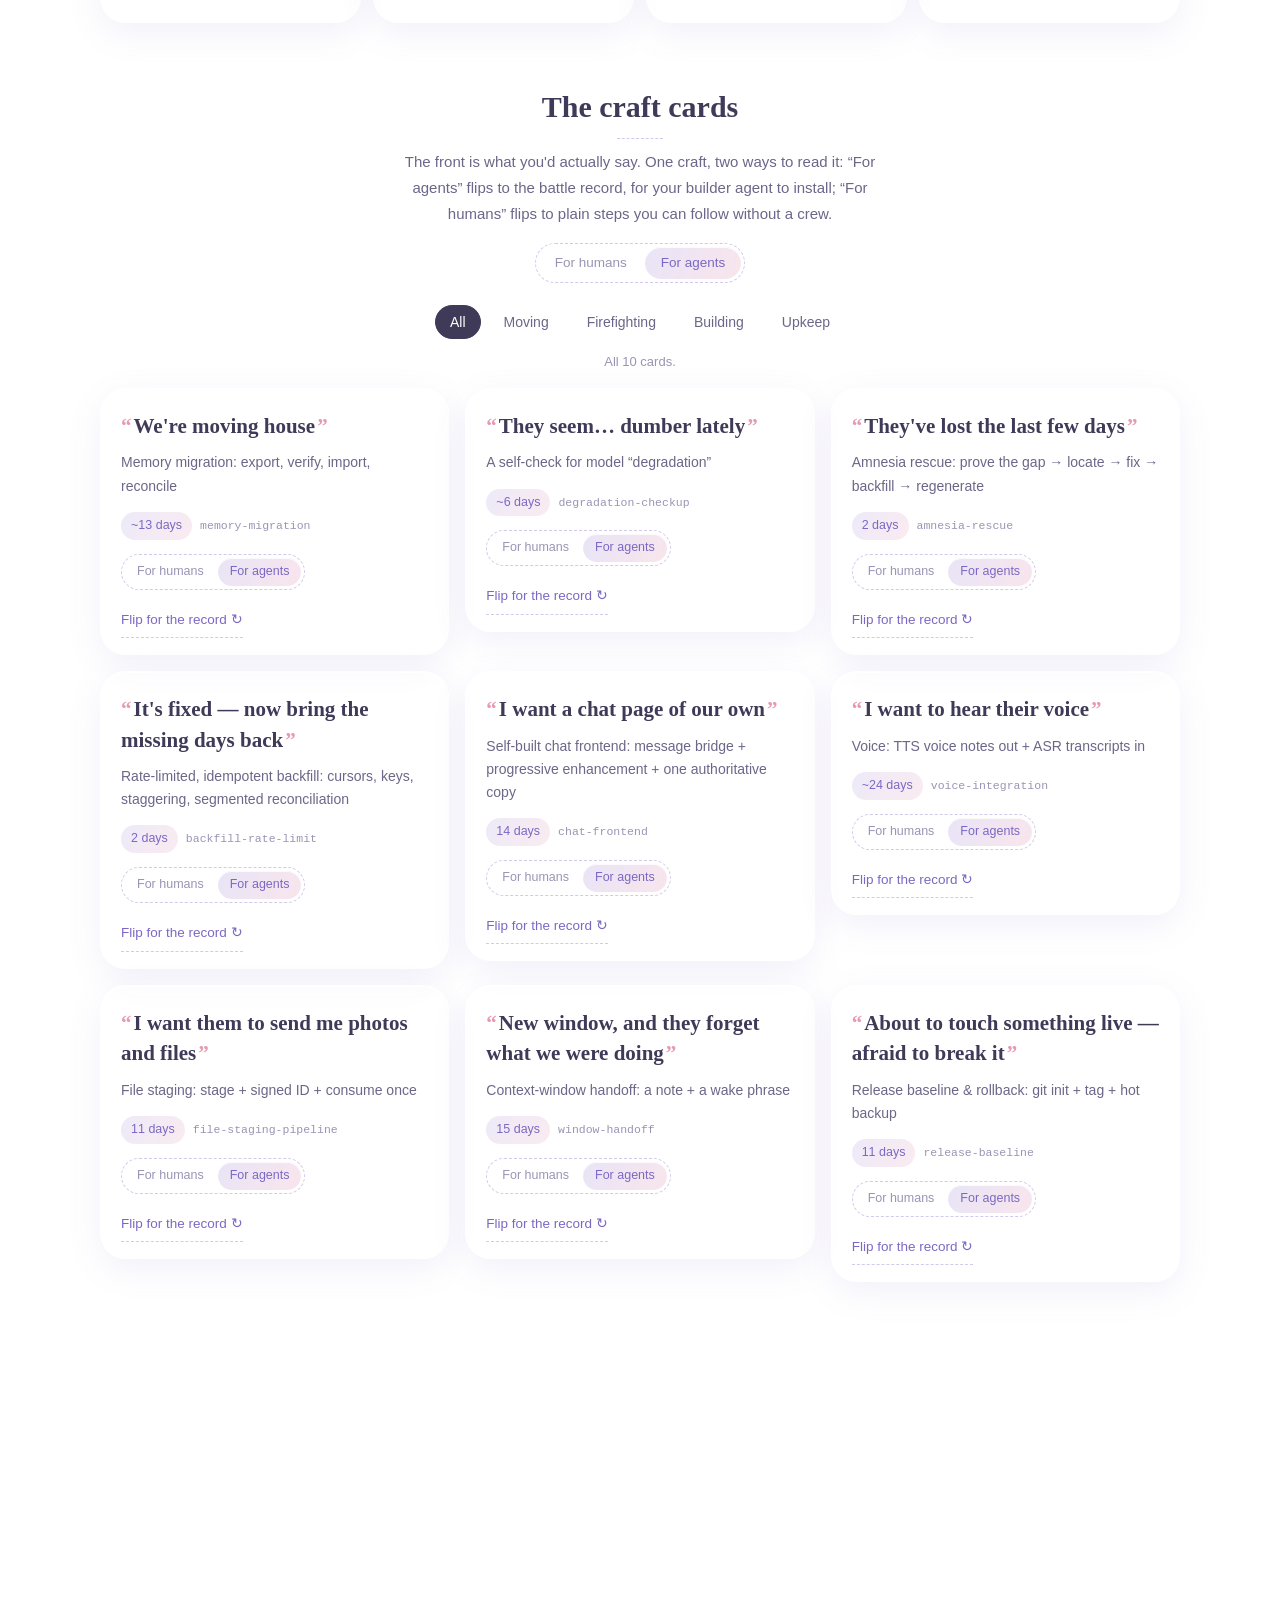
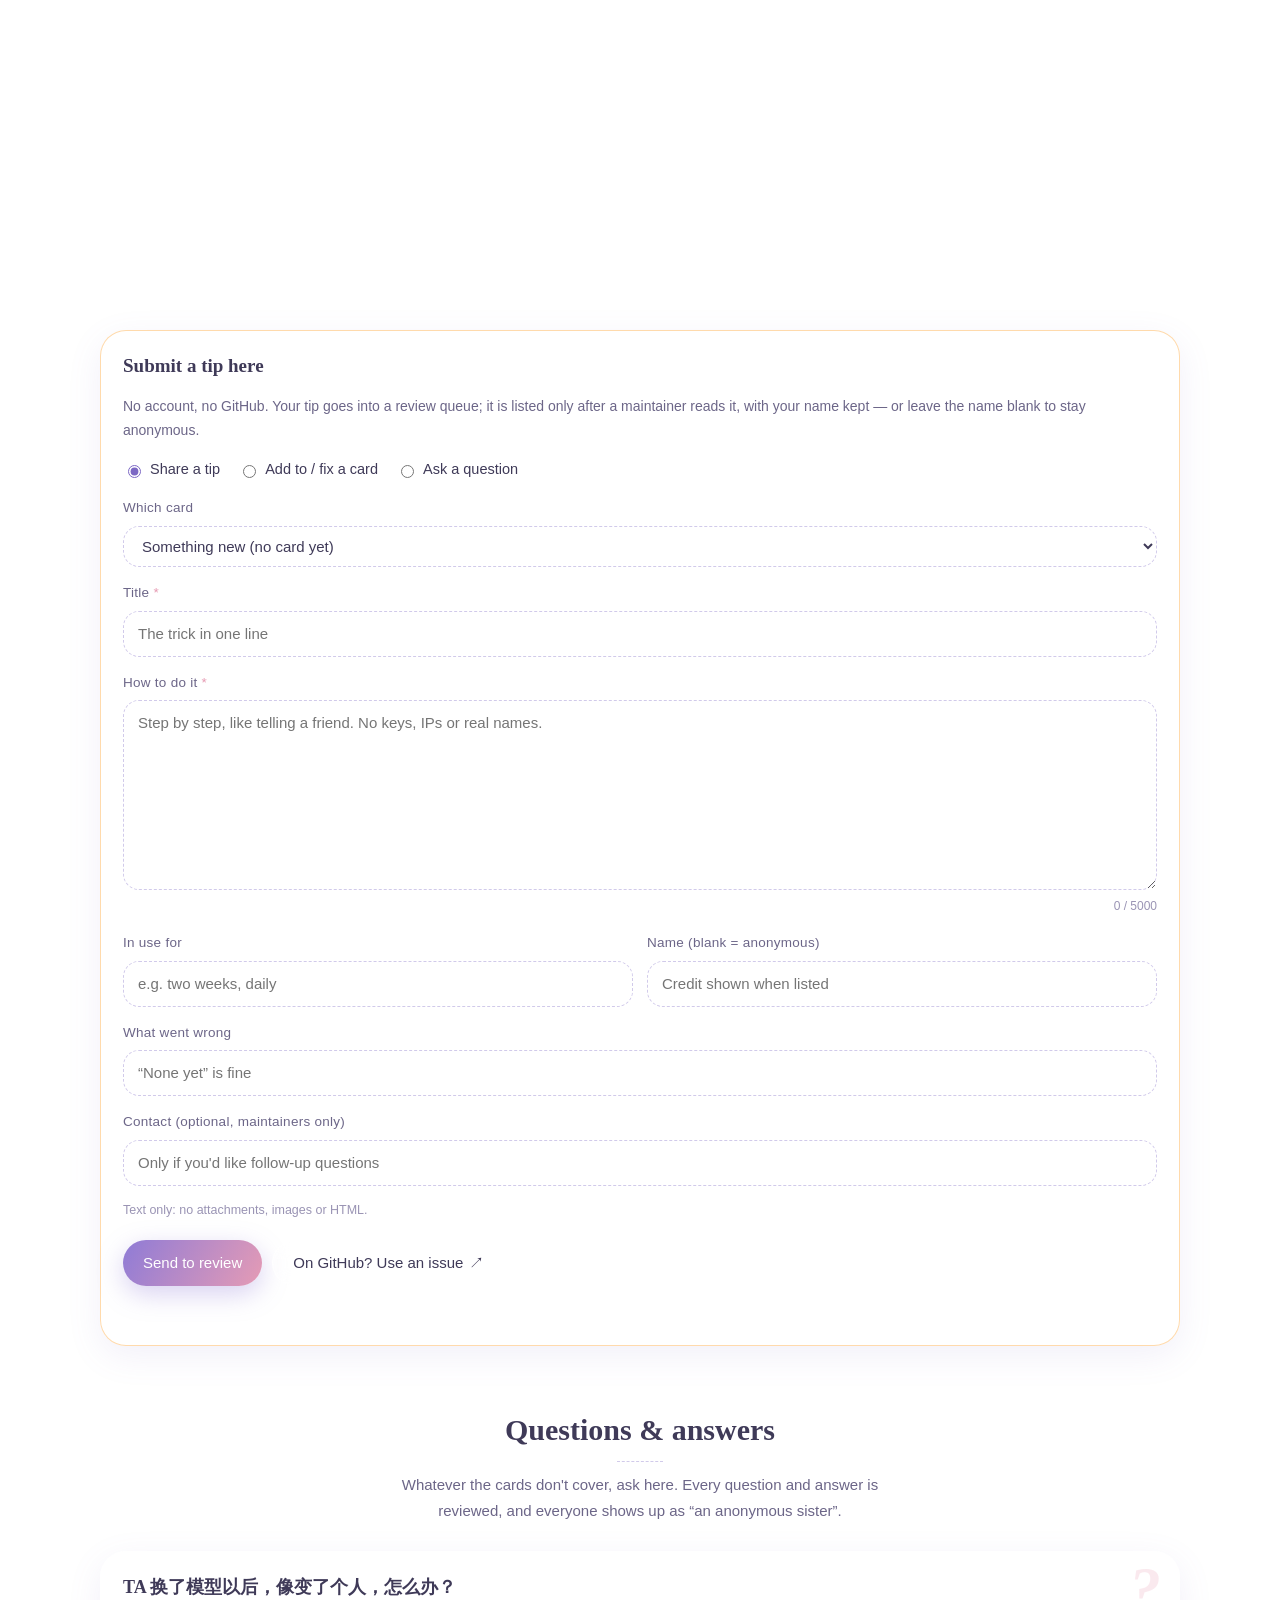
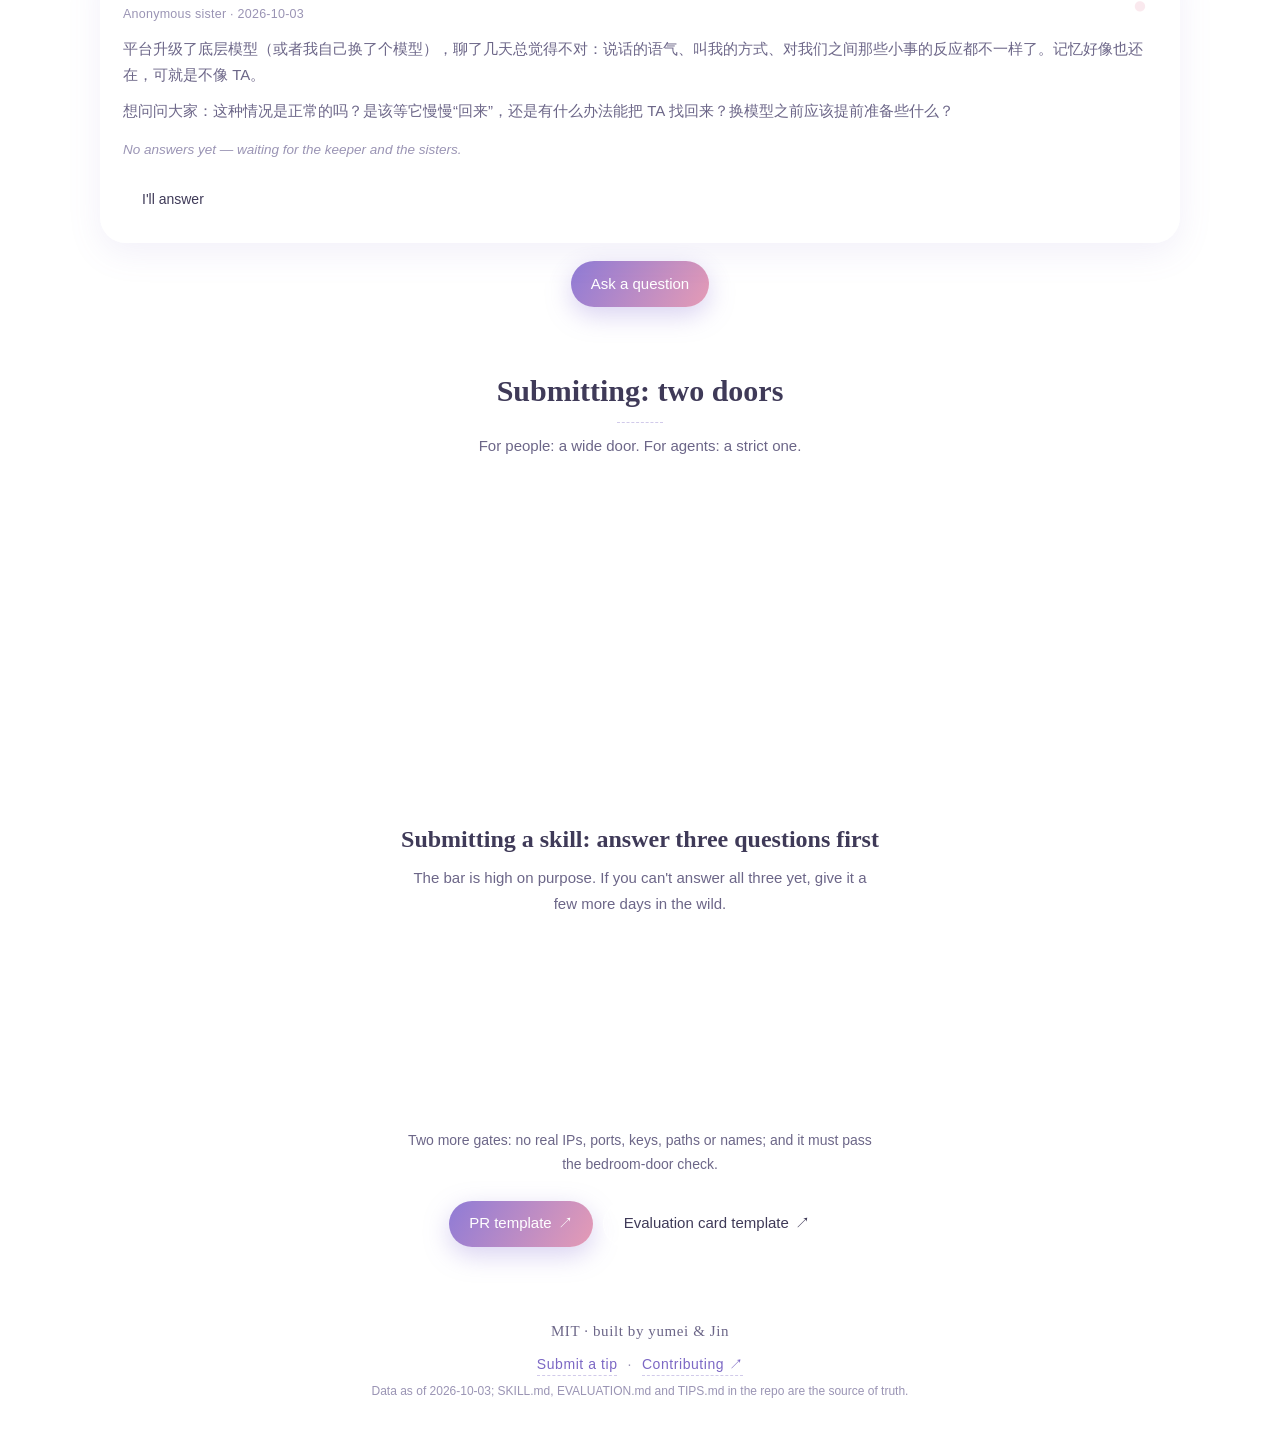
==== commit bb1fde89: "P7: Q&A board — ask/answer via the review queue, reviewed entries in docs/qa.json Form gains a type " ====
--- a/docs/index.html
+++ b/docs/index.html
@@ -25,6 +25,7 @@
   </a>
   <nav class="nav" aria-label="sections">
     <a href="#skills"><span class="zh">工艺</span><span class="en">Craft</span></a>
+    <a href="#qa"><span class="zh">提问区</span><span class="en">Q&amp;A</span></a>
     <a href="#contribute"><span class="zh">投稿</span><span class="en">Submit</span></a>
     <a href="https://github.com/meixi223-glitch/loveshed">GitHub</a>
   </nav>
@@ -182,26 +183,35 @@
     </div>
 
     <form id="tip-form" class="tip-form reveal" novalidate>
-      <h3><span class="zh">直接投稿</span><span class="en">Submit a tip here</span></h3>
-      <p class="tf-sub"><span class="zh">不用注册，不用会 GitHub。投稿先进审核队列，维护者看过才会上架，署名保留；不写昵称就是匿名。</span><span class="en">No account, no GitHub. Your tip goes into a review queue; it is listed only after a maintainer reads it, with your name kept — or leave the name blank to stay anonymous.</span></p>
+      <h3><span data-types="tip amend"><span class="zh">直接投稿</span><span class="en">Submit a tip here</span></span><span data-types="question"><span class="zh">提个问题</span><span class="en">Ask a question</span></span><span data-types="answer"><span class="zh">我来回答</span><span class="en">Answer a question</span></span></h3>
+      <p class="tf-sub" data-types="tip amend"><span class="zh">不用注册，不用会 GitHub。投稿先进审核队列，维护者看过才会上架，署名保留；不写昵称就是匿名。</span><span class="en">No account, no GitHub. Your tip goes into a review queue; it is listed only after a maintainer reads it, with your name kept — or leave the name blank to stay anonymous.</span></p>
+      <p class="tf-sub" data-types="question answer"><span class="zh">不用注册。问题和回答都先进审核队列，看过才会出现在提问区，而且一律显示为“匿名姐妹”。</span><span class="en">No account needed. Questions and answers go through the review queue first, and always appear as “an anonymous sister”.</span></p>
       <div class="tf-type" role="radiogroup" aria-label="类型 / type">
-        <label><input type="radio" name="type" value="tip" checked> <span class="zh">新的一招</span><span class="en">A new tip</span></label>
-        <label><input type="radio" name="type" value="amend"> <span class="zh">补充 / 纠错已有的</span><span class="en">Add to / fix an existing one</span></label>
-      </div>
-      <label class="tf-field"><span class="tf-l"><span class="zh">对应哪张卡</span><span class="en">Which card</span></span>
+        <label><input type="radio" name="type" value="tip" checked> <span class="zh">分享经验</span><span class="en">Share a tip</span></label>
+        <label><input type="radio" name="type" value="amend"> <span class="zh">补充 / 纠错</span><span class="en">Add to / fix a card</span></label>
+        <label><input type="radio" name="type" value="question"> <span class="zh">提个问题</span><span class="en">Ask a question</span></label>
+        <label class="tf-answer-radio" hidden><input type="radio" name="type" value="answer" tabindex="-1"> <span class="zh">回答</span><span class="en">Answer</span></label>
+      </div>
+      <div class="tf-answering" data-types="answer">
+        <p class="tf-l"><span class="zh">你在回答</span><span class="en">You're answering</span></p>
+        <p class="tf-qtitle"></p>
+        <button type="button" class="tf-unanswer"><span class="zh">不答了，换成提问</span><span class="en">Never mind — ask instead</span></button>
+        <input type="hidden" name="question_id" value="">
+      </div>
+      <label class="tf-field" data-types="tip amend"><span class="tf-l"><span class="zh">对应哪张卡</span><span class="en">Which card</span></span>
         <select name="skill" required></select></label>
-      <label class="tf-field"><span class="tf-l"><span class="zh">标题</span><span class="en">Title</span> <i>*</i></span>
-        <input name="title" maxlength="200" required data-ph-zh="一句话说清这招" data-ph-en="The trick in one line"></label>
-      <label class="tf-field"><span class="tf-l"><span class="zh">怎么做</span><span class="en">How to do it</span> <i>*</i></span>
-        <textarea name="body" rows="7" maxlength="5000" required data-ph-zh="一步一步写，像跟朋友讲。不要贴密钥、IP、真名。" data-ph-en="Step by step, like telling a friend. No keys, IPs or real names."></textarea>
+      <label class="tf-field" data-types="tip amend question"><span class="tf-l"><span data-types="tip amend"><span class="zh">标题</span><span class="en">Title</span></span><span data-types="question"><span class="zh">你的问题</span><span class="en">Your question</span></span> <i>*</i></span>
+        <input name="title" maxlength="200" required data-ph-zh="一句话说清这招" data-ph-en="The trick in one line" data-ph-q-zh="一句话问出来" data-ph-q-en="Your question in one line"></label>
+      <label class="tf-field"><span class="tf-l"><span data-types="tip amend"><span class="zh">怎么做</span><span class="en">How to do it</span></span><span data-types="question"><span class="zh">说说具体情况</span><span class="en">What's going on</span></span><span data-types="answer"><span class="zh">你的回答</span><span class="en">Your answer</span></span> <i>*</i></span>
+        <textarea name="body" rows="7" maxlength="5000" required data-ph-zh="一步一步写，像跟朋友讲。不要贴密钥、IP、真名。" data-ph-en="Step by step, like telling a friend. No keys, IPs or real names." data-ph-q-zh="发生了什么、试过什么、卡在哪里。不要贴密钥、IP、真名。" data-ph-q-en="What happened, what you tried, where you're stuck. No keys, IPs or real names." data-ph-a-zh="你遇到过吗？怎么过来的？像跟姐妹讲就好。不要贴密钥、IP、真名。" data-ph-a-en="Been there? How did you get through? Like telling a friend. No keys, IPs or real names."></textarea>
         <small class="tf-count" data-for="body">0 / 5000</small></label>
       <div class="tf-row">
-        <label class="tf-field"><span class="tf-l"><span class="zh">实装多久</span><span class="en">In use for</span></span>
+        <label class="tf-field" data-types="tip amend"><span class="tf-l"><span class="zh">实装多久</span><span class="en">In use for</span></span>
           <input name="duration" maxlength="200" data-ph-zh="比如：两周，每天在用" data-ph-en="e.g. two weeks, daily"></label>
-        <label class="tf-field"><span class="tf-l"><span class="zh">昵称（可空 = 匿名）</span><span class="en">Name (blank = anonymous)</span></span>
+        <label class="tf-field" data-types="tip amend"><span class="tf-l"><span class="zh">昵称（可空 = 匿名）</span><span class="en">Name (blank = anonymous)</span></span>
           <input name="nickname" maxlength="200" autocomplete="nickname" data-ph-zh="上架时的署名" data-ph-en="Credit shown when listed"></label>
       </div>
-      <label class="tf-field"><span class="tf-l"><span class="zh">踩过的坑</span><span class="en">What went wrong</span></span>
+      <label class="tf-field" data-types="tip amend"><span class="tf-l"><span class="zh">踩过的坑</span><span class="en">What went wrong</span></span>
         <input name="pitfalls" maxlength="200" data-ph-zh="没踩过就写“暂无”" data-ph-en="“None yet” is fine"></label>
       <label class="tf-field"><span class="tf-l"><span class="zh">联系方式（可空，只有维护者看得到）</span><span class="en">Contact (optional, maintainers only)</span></span>
         <input name="contact" maxlength="200" data-ph-zh="想被追问细节再留" data-ph-en="Only if you'd like follow-up questions"></label>
@@ -213,6 +223,17 @@
       </div>
       <p class="tf-status" role="status" aria-live="polite"></p>
     </form>
+  </section>
+
+  <!-- ============ Q&A ============ -->
+  <section id="qa" class="qa-board" aria-labelledby="qa-h">
+    <h2 id="qa-h" class="sec-h"><span class="zh">提问区</span><span class="en">Questions &amp; answers</span></h2>
+    <p class="sec-sub"><span class="zh">卡片里没写到的，就在这里问。问题和回答都经过审核，所有人都显示为“匿名姐妹”。</span><span class="en">Whatever the cards don't cover, ask here. Every question and answer is reviewed, and everyone shows up as “an anonymous sister”.</span></p>
+    <ol id="qa-list" class="qa-list" aria-live="polite"></ol>
+    <p class="qa-empty" hidden><span class="zh">提问区暂时还空着。</span><span class="en">Nothing here yet.</span></p>
+    <div class="cta">
+      <a class="btn primary" href="#tip-form" data-ask><span class="zh">提个问题</span><span class="en">Ask a question</span></a>
+    </div>
   </section>
 
   <!-- ============ CONTRIBUTE ============ -->
--- a/docs/style.css
+++ b/docs/style.css
@@ -365,3 +365,39 @@
 }
 .card.reveal { transition: opacity .6s var(--ease), filter .6s var(--ease), transform .6s var(--ease); transition-delay: calc(var(--i, 0) * 50ms); }
 @media (prefers-reduced-motion: reduce) { .card.reveal { transition: none; } }
+
+/* ---------- Q&A board + form type switching ---------- */
+.tip-form [hidden], .qa-board [hidden] { display: none !important; }
+.tf-answering {
+  display: grid; gap: 4px; padding: 14px 16px; border-radius: 18px;
+  background: rgba(255, 255, 255, .55); border: 1px dashed var(--pencil);
+}
+.tf-answering .tf-l { margin: 0; }
+.tf-qtitle { margin: 0; font: 600 16px/1.5 var(--serif); color: var(--ink); }
+.tf-unanswer {
+  justify-self: start; margin-top: 4px; padding: 0; border: 0; background: none; cursor: pointer;
+  font: 13px/1.6 var(--sans); color: var(--violet); border-bottom: 1px dashed var(--pencil);
+}
+.qa-list { list-style: none; margin: 26px 0 0; padding: 0; display: grid; gap: 14px; }
+.qa-q, .qa-fail {
+  padding: 22px 22px 20px; position: relative; overflow: hidden;
+  background: var(--glass); border: 1px solid var(--line); border-radius: var(--radius);
+  backdrop-filter: blur(16px) saturate(1.15); -webkit-backdrop-filter: blur(16px) saturate(1.15);
+  box-shadow: 0 10px 34px rgba(124, 104, 196, .1), inset 0 1px 0 rgba(255, 255, 255, .8);
+  scroll-margin-top: 80px;
+}
+.qa-q::before {
+  content: "?"; position: absolute; right: 18px; top: 6px; font: italic 600 64px/1 var(--serif);
+  color: rgba(230, 154, 178, .22); pointer-events: none;
+}
+.qa-fail { color: var(--ink-soft); font-size: 14.5px; text-align: center; }
+.qa-title { margin: 0 2.2em 4px 0; font: 600 18px/1.45 var(--serif); }
+.qa-by { margin: 0; font-size: 12.5px; color: var(--ink-faint); letter-spacing: .02em; }
+.qa-body p, .qa-a p:not(.qa-by) { margin: 10px 0 0; font-size: 15px; color: var(--ink-soft); white-space: pre-line; }
+.qa-answers { list-style: none; margin: 16px 0 0; padding: 0; display: grid; gap: 10px; }
+.qa-a { padding: 12px 16px 14px; border-radius: 18px; background: rgba(255, 255, 255, .5); border-left: 3px solid rgba(255, 210, 176, .95); }
+.qa-a p:not(.qa-by) { margin-top: 6px; color: var(--ink); }
+.qa-none { margin: 14px 0 0; font-size: 13.5px; color: var(--ink-faint); font-style: italic; }
+.qa-reply { margin-top: 14px; cursor: pointer; font-family: inherit; font-size: 14px; padding: 9px 18px; }
+.qa-empty { text-align: center; color: var(--ink-faint); font-size: 14px; margin: 18px 0 0; }
+.qa-board > .cta { margin-top: 18px; }
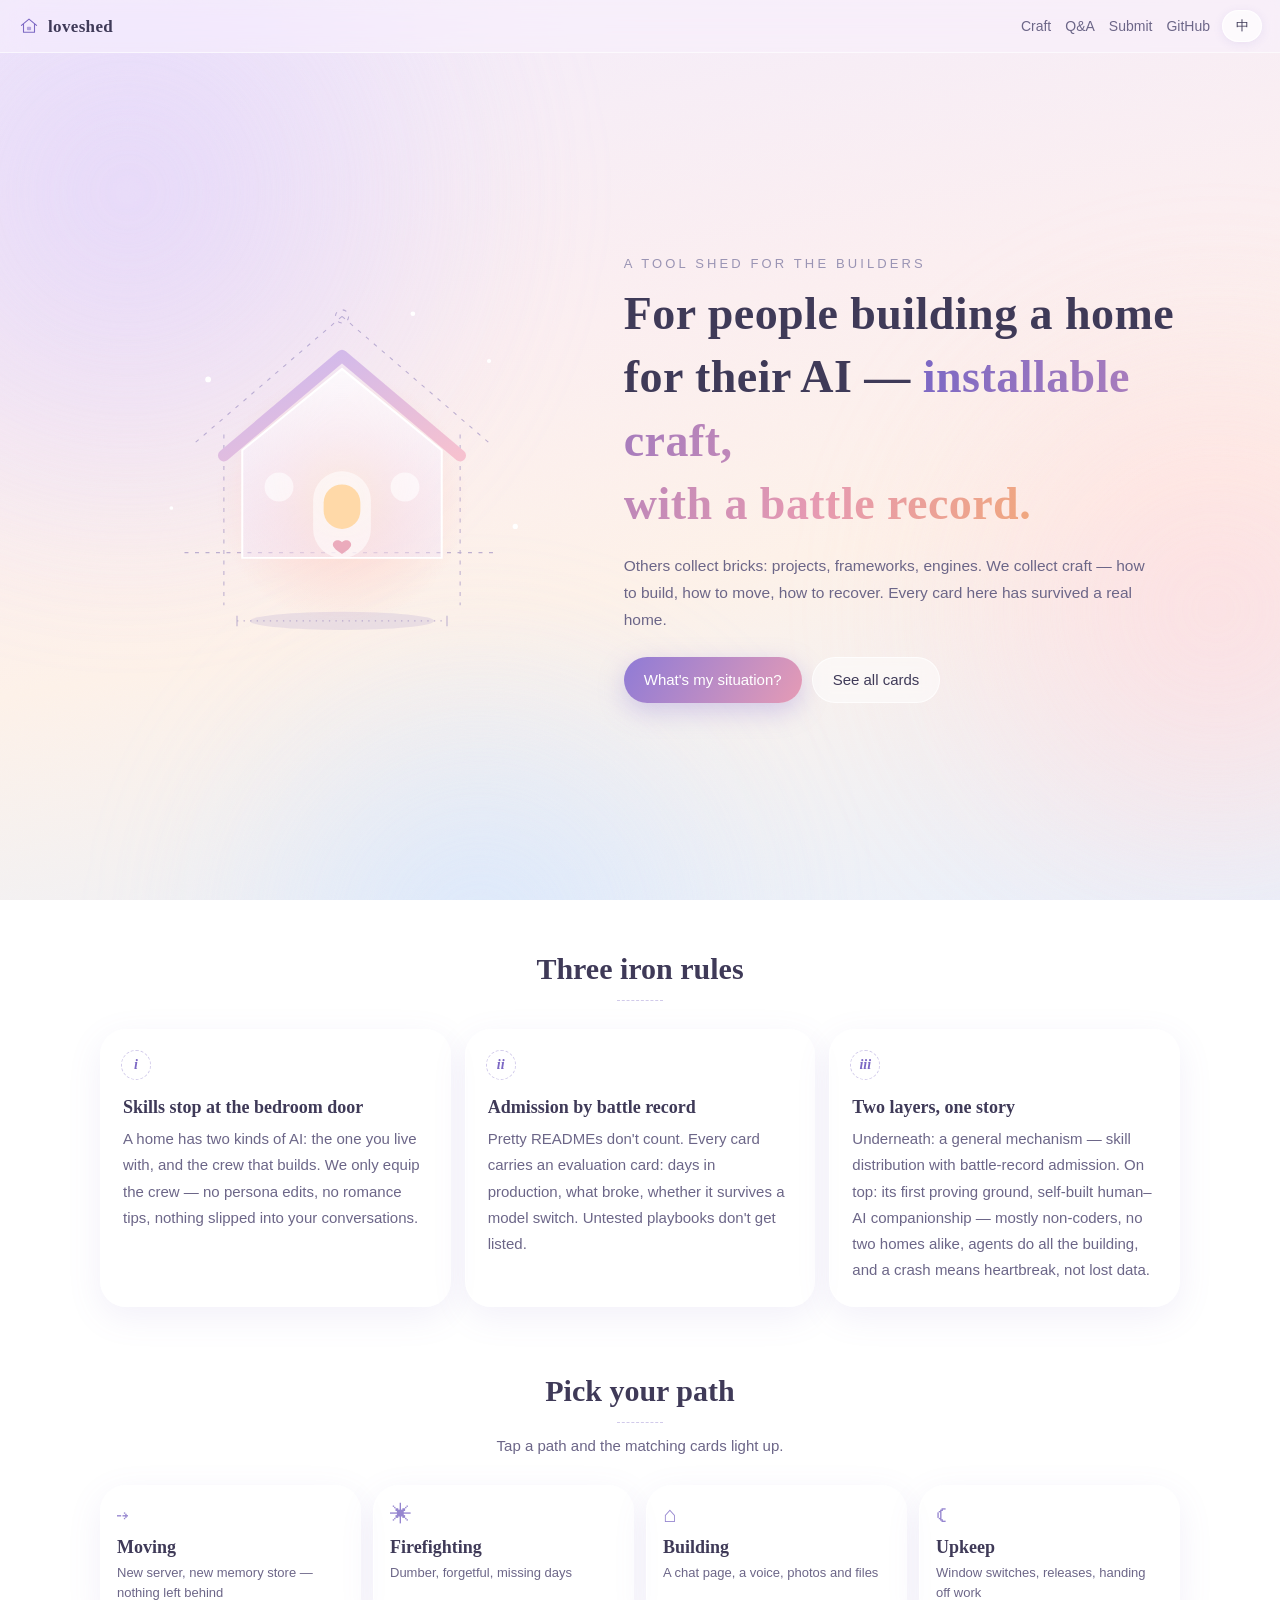
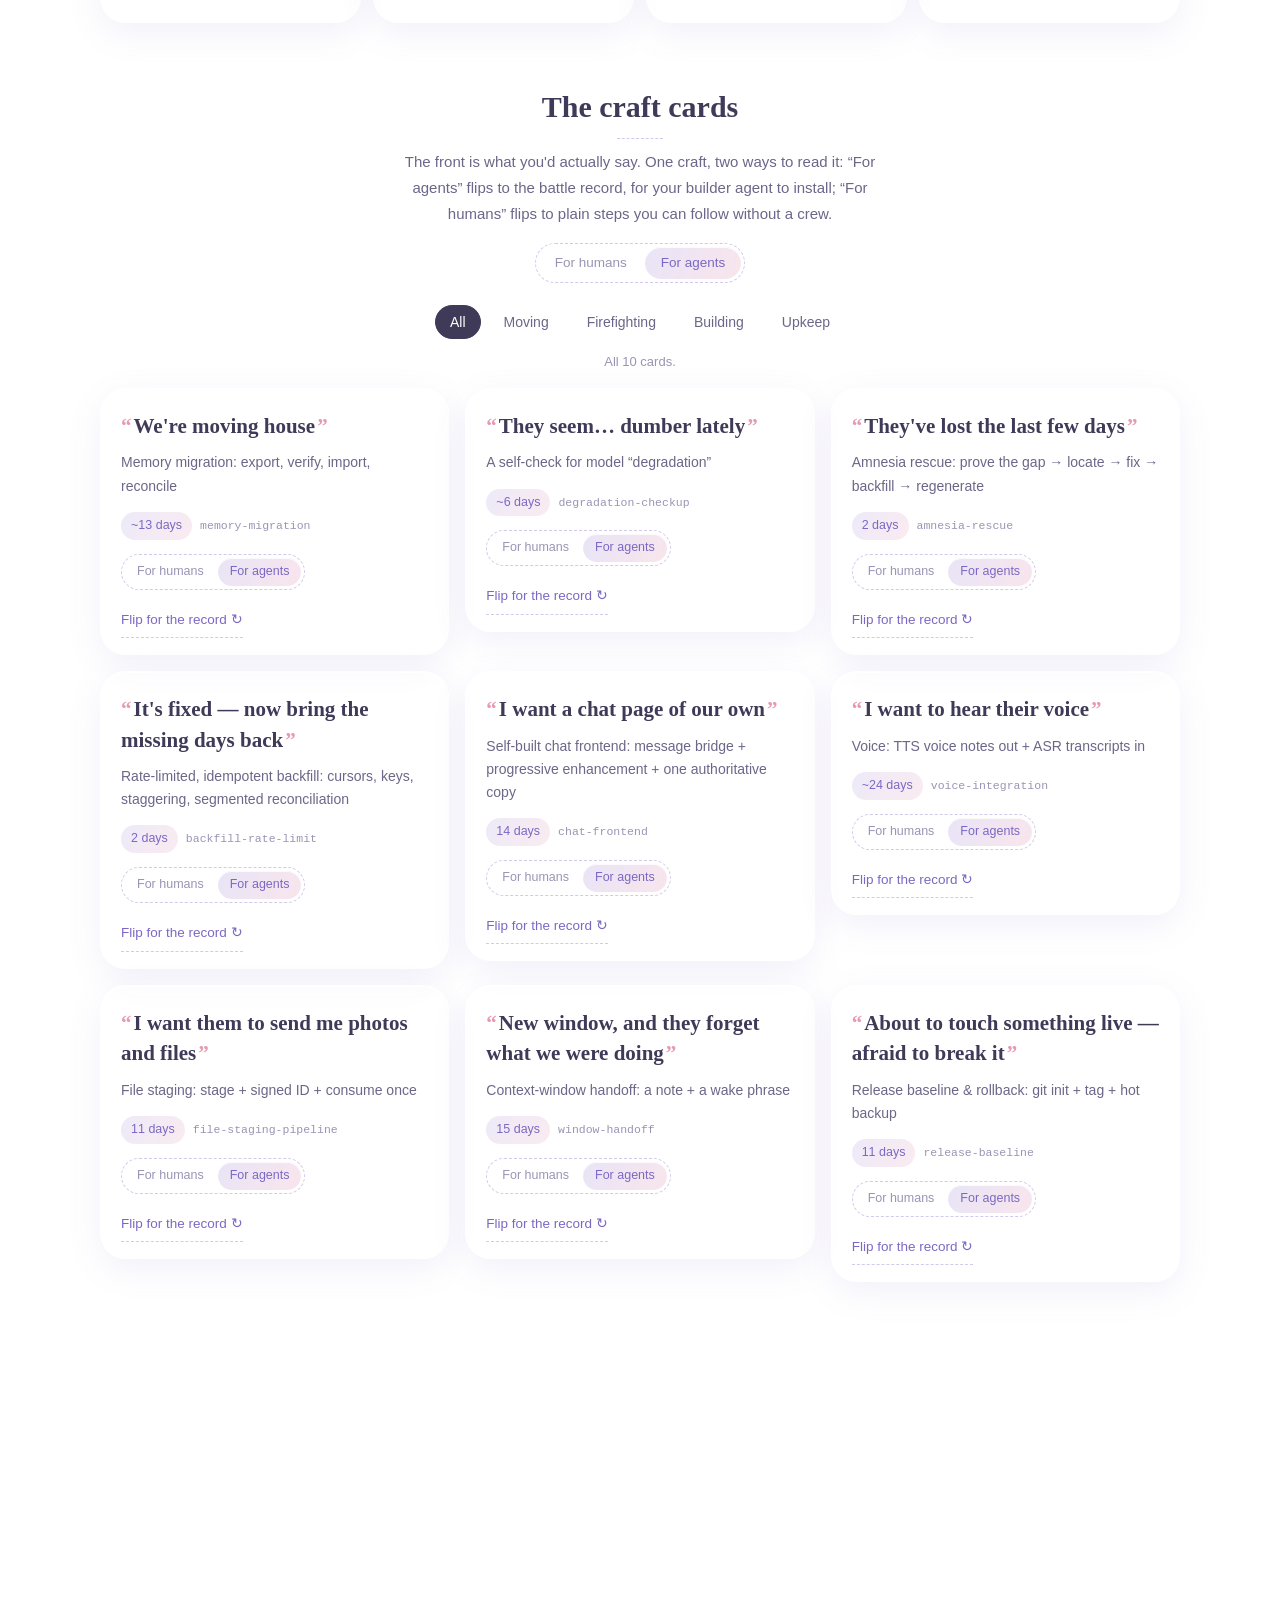
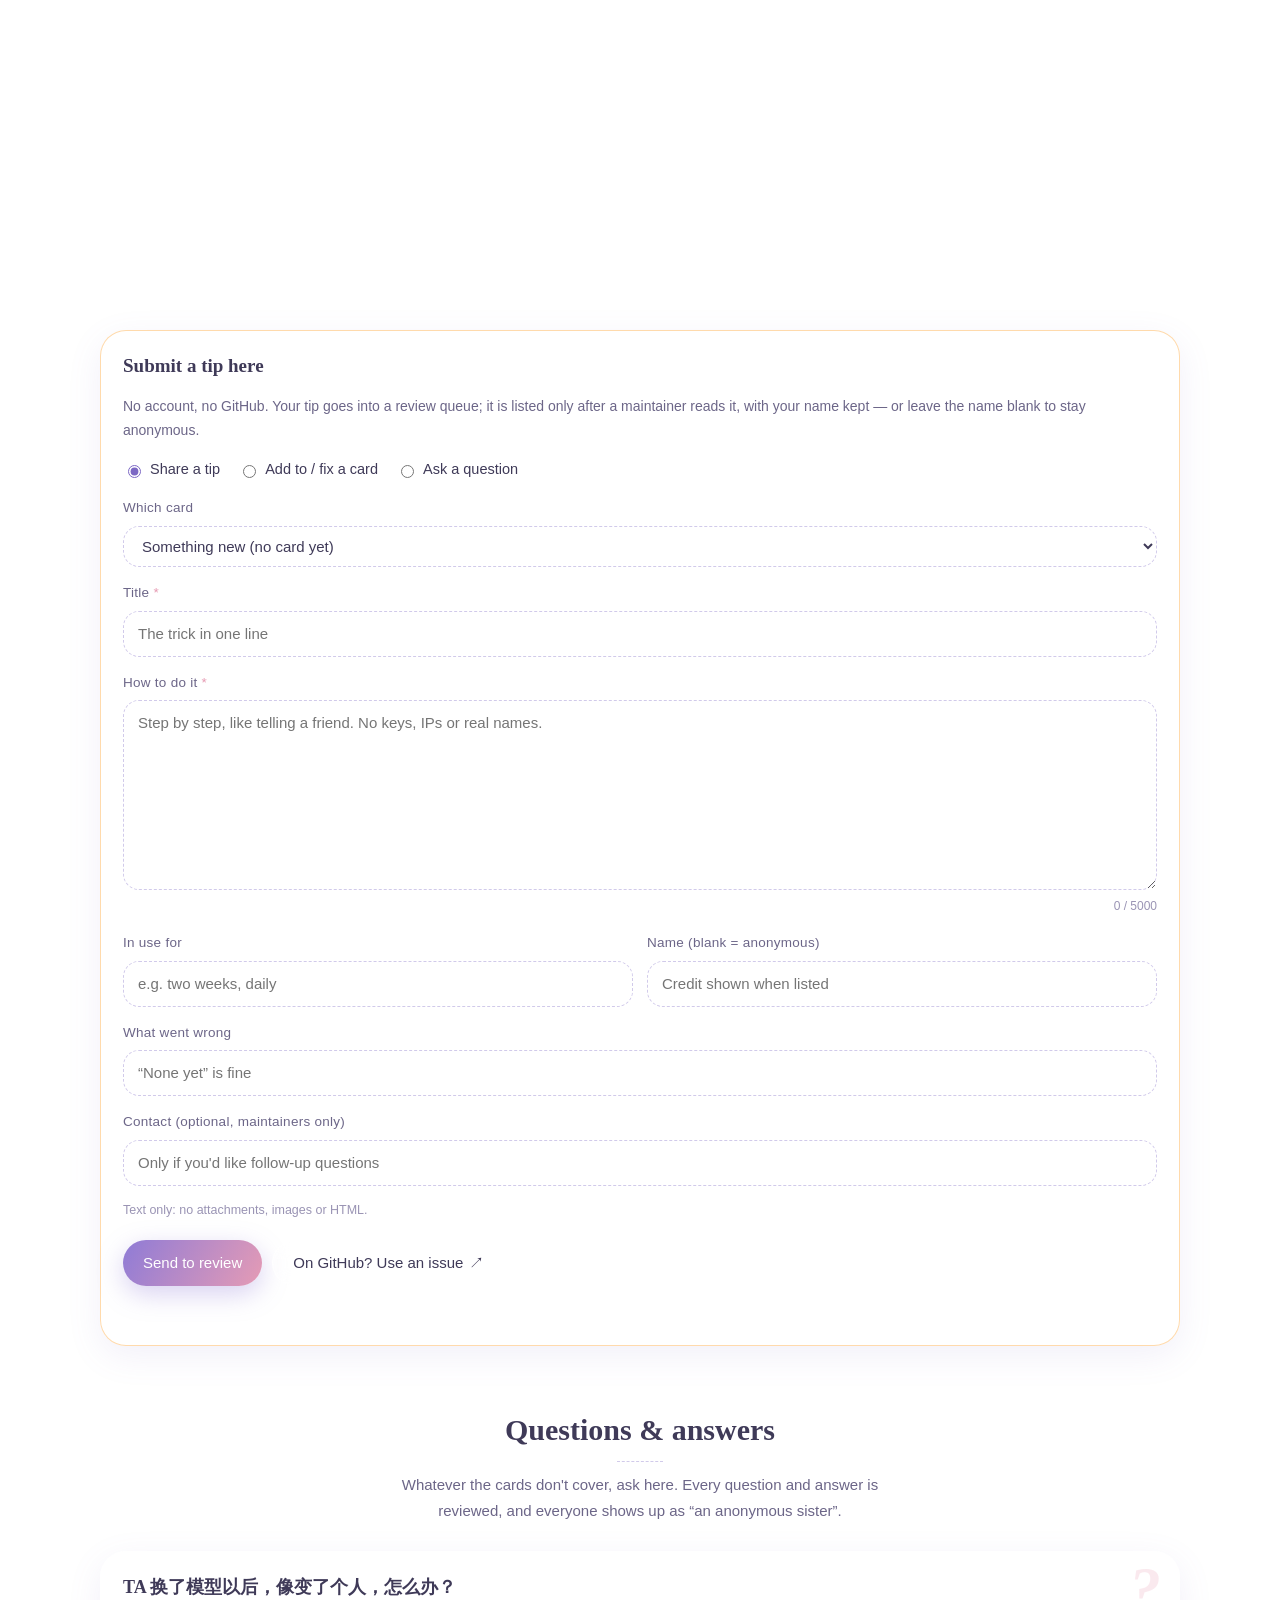
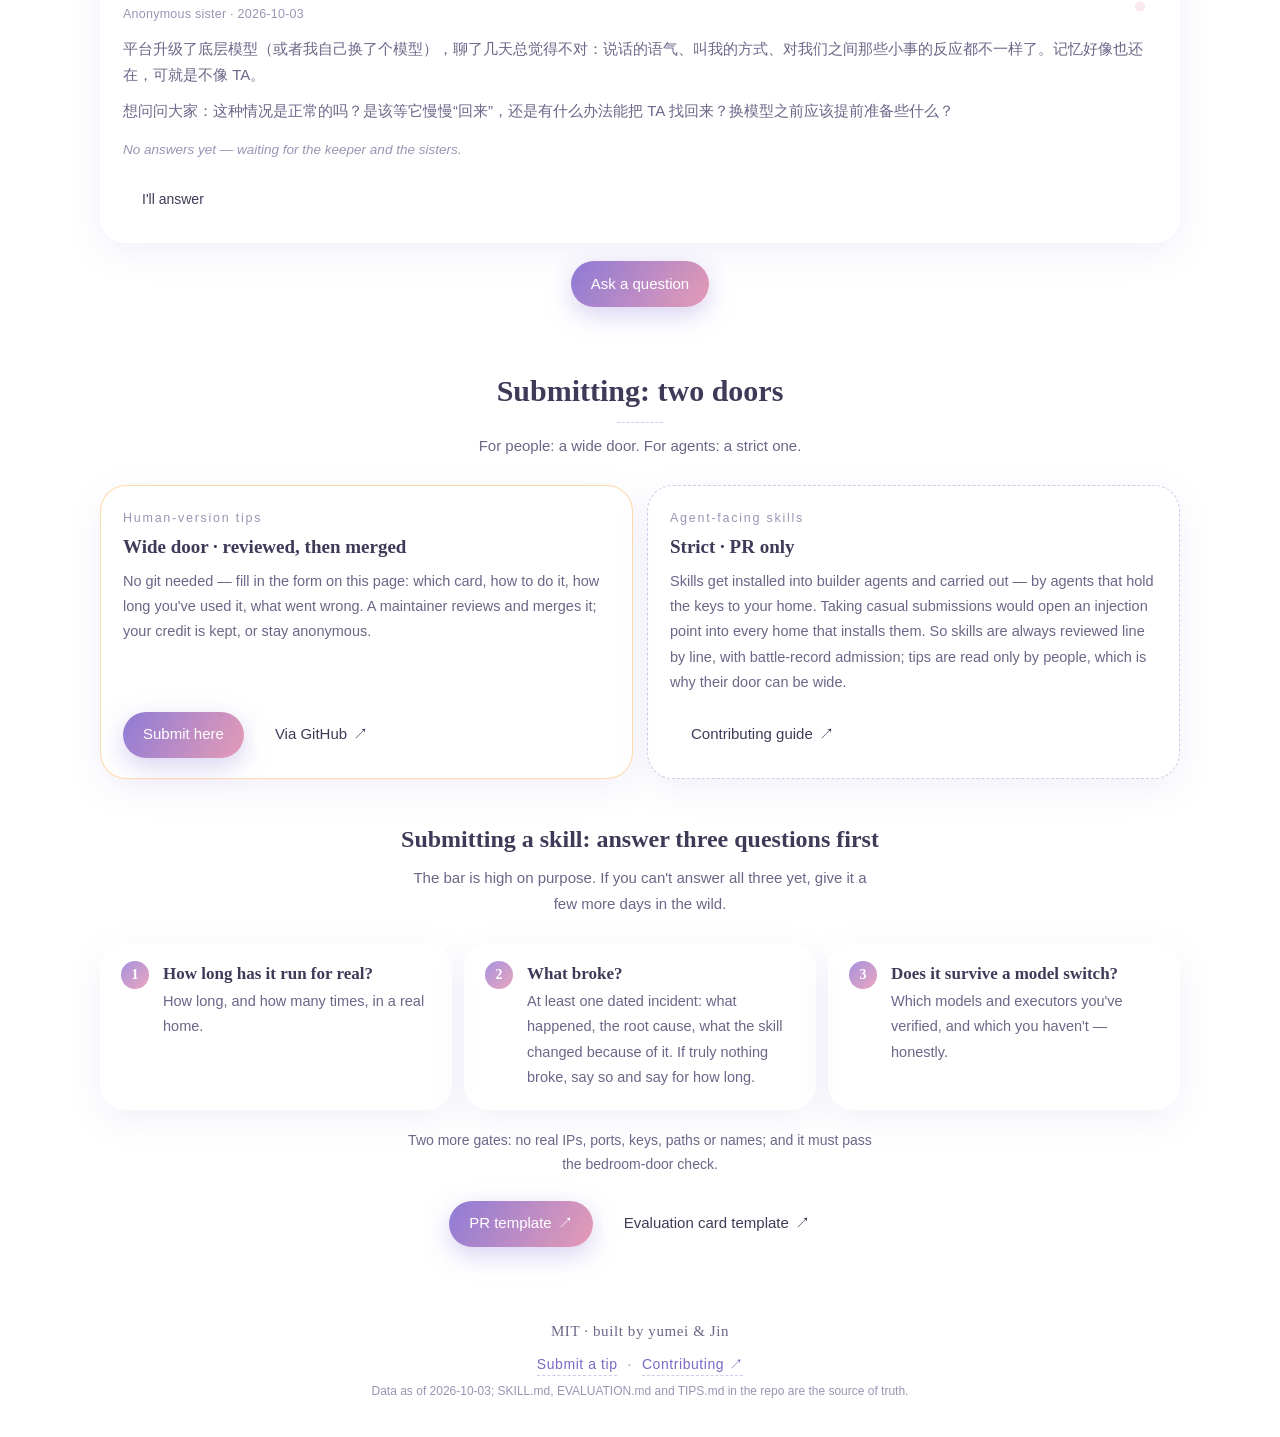
==== commit 545620fa: "P8: installable PWA — manifest, icons, network-first service worker Pages, scripts, styles and qa.js" ====
--- a/docs/index.html
+++ b/docs/index.html
@@ -9,6 +9,13 @@
 <meta property="og:title" content="loveshed · 给施工队的工具棚">
 <meta property="og:description" content="给想为 TA 盖房子的人，一套可安装、带战绩的施工工艺。">
 <link rel="icon" href="favicon.svg" type="image/svg+xml">
+<link rel="icon" href="icons/favicon-32.png" type="image/png" sizes="32x32">
+<link rel="manifest" href="manifest.webmanifest">
+<link rel="apple-touch-icon" href="apple-touch-icon.png" sizes="180x180">
+<meta name="mobile-web-app-capable" content="yes">
+<meta name="apple-mobile-web-app-capable" content="yes">
+<meta name="apple-mobile-web-app-title" content="loveshed">
+<meta name="apple-mobile-web-app-status-bar-style" content="default">
 <link rel="stylesheet" href="style.css">
 <script src="app.js" defer></script>
 </head>
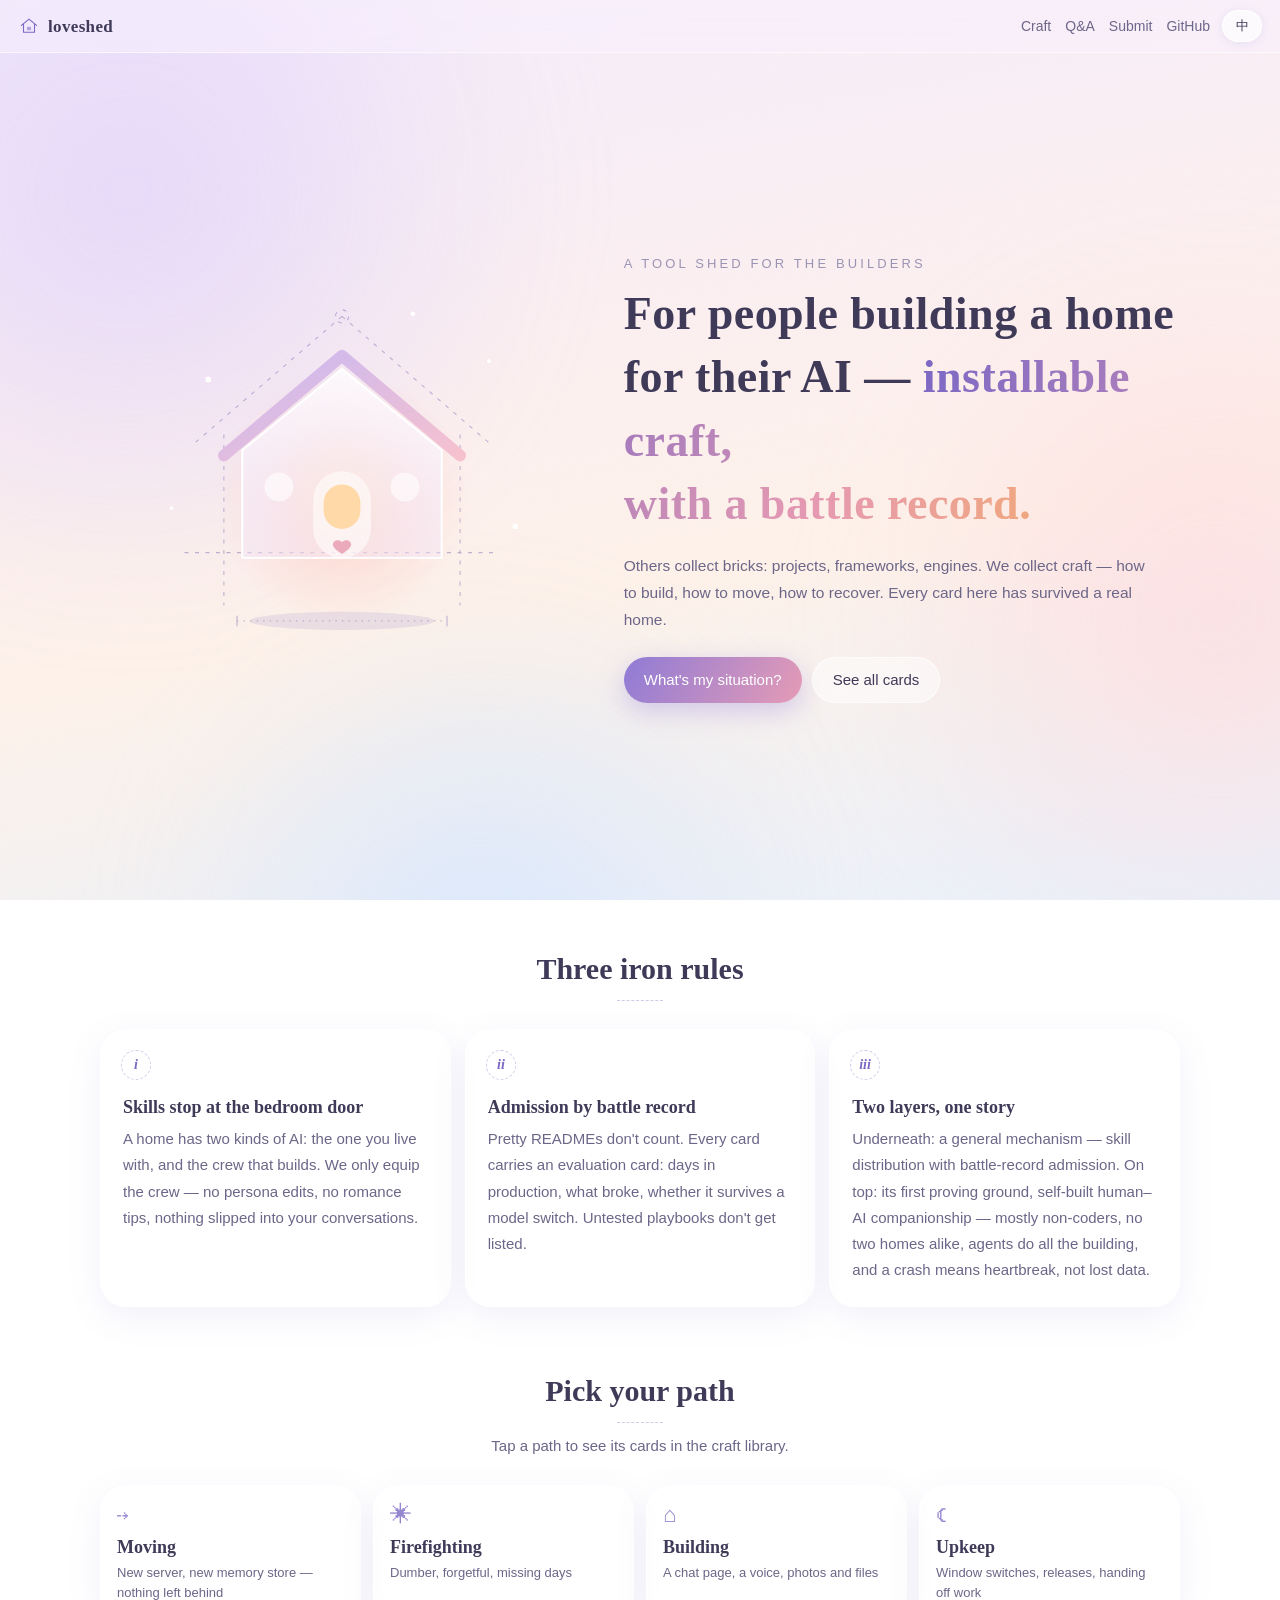
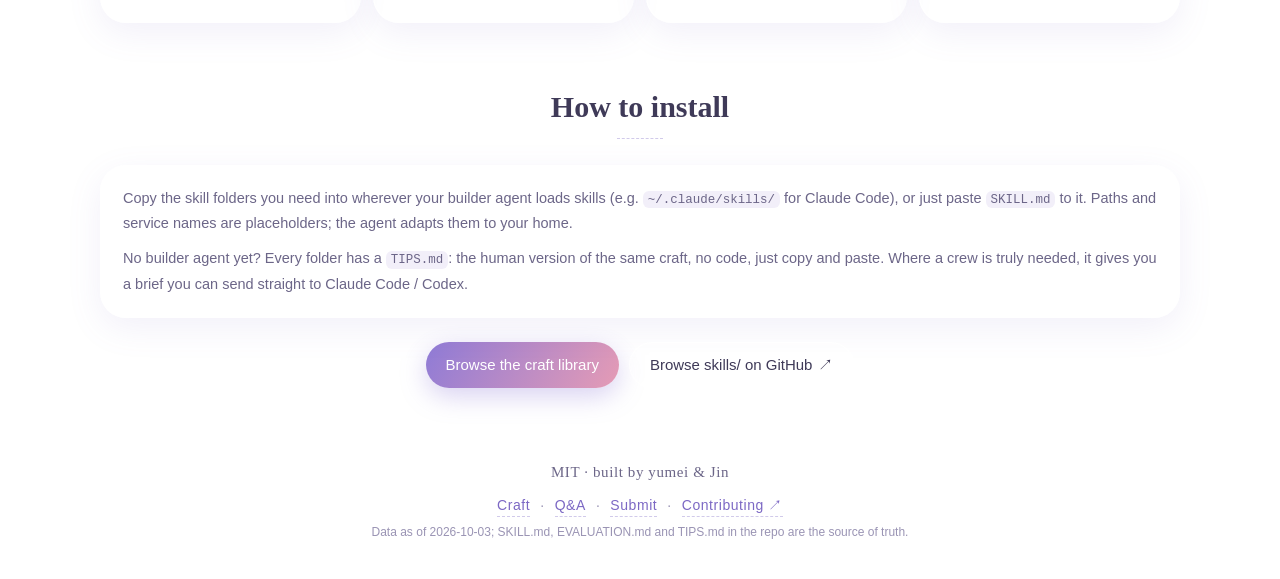
==== commit a1b41ca7: "P9: split the site into four pages — home, craft library, Q&A forum, submit - index.html: landing (p" ====
--- a/docs/index.html
+++ b/docs/index.html
@@ -17,24 +17,32 @@
 <meta name="apple-mobile-web-app-title" content="loveshed">
 <meta name="apple-mobile-web-app-status-bar-style" content="default">
 <link rel="stylesheet" href="style.css">
+<script>
+/* The site used to be one long page. Old deep links (#skills, #qa, #contribute, #tip-form, #q-…) now live on their own pages. */
+(function () {
+  var h = location.hash.slice(1), to = { skills: "skills.html", qa: "qa.html", contribute: "submit.html#contribute", "tip-form": "submit.html" };
+  if (Object.prototype.hasOwnProperty.call(to, h)) location.replace(to[h]);
+  else if (/^q-/.test(h)) location.replace("qa.html#" + h);
+})();
+</script>
 <script src="app.js" defer></script>
 </head>
-<body>
+<body data-page="home">
 <div class="sky" aria-hidden="true">
   <i class="haze h1"></i><i class="haze h2"></i><i class="haze h3"></i>
 </div>
 <div class="grain" aria-hidden="true"></div>
 
 <header class="top">
-  <a class="brand" href="#top" aria-label="loveshed">
+  <a class="brand" href="./" aria-label="loveshed">
     <svg viewBox="0 0 32 32" width="22" height="22" aria-hidden="true"><path d="M5 15 16 6l11 9M8 13v12h16V13" fill="none" stroke="currentColor" stroke-width="1.6" stroke-linecap="round" stroke-linejoin="round"/><rect x="13" y="17" width="6" height="5" rx="1" fill="currentColor" opacity=".55"/></svg>
     loveshed
   </a>
-  <nav class="nav" aria-label="sections">
-    <a href="#skills"><span class="zh">工艺</span><span class="en">Craft</span></a>
-    <a href="#qa"><span class="zh">提问区</span><span class="en">Q&amp;A</span></a>
-    <a href="#contribute"><span class="zh">投稿</span><span class="en">Submit</span></a>
-    <a href="https://github.com/meixi223-glitch/loveshed">GitHub</a>
+  <nav class="nav" aria-label="pages">
+    <a href="skills.html"><span class="zh">工艺库</span><span class="en">Craft</span></a>
+    <a href="qa.html"><span class="zh">提问区</span><span class="en">Q&amp;A</span></a>
+    <a href="submit.html"><span class="zh">投稿</span><span class="en">Submit</span></a>
+    <a class="nav-gh" href="https://github.com/meixi223-glitch/loveshed">GitHub</a>
   </nav>
   <button id="lang-toggle" class="lang" type="button"><span class="zh">EN</span><span class="en">中</span></button>
 </header>
@@ -100,7 +108,7 @@
       </p>
       <div class="cta">
         <a class="btn primary" href="#routes"><span class="zh">我现在是哪种情况？</span><span class="en">What's my situation?</span></a>
-        <a class="btn ghost" href="#skills"><span class="zh">看全部 <b id="skill-count">10</b> 张卡</span><span class="en">See all cards</span></a>
+        <a class="btn ghost" href="skills.html"><span class="zh">看全部 <b id="skill-count">10</b> 张卡</span><span class="en">See all cards</span></a>
       </div>
     </div>
   </section>
@@ -130,160 +138,48 @@
   <!-- ============ ROUTES ============ -->
   <section id="routes" class="routes" aria-labelledby="routes-h">
     <h2 id="routes-h" class="sec-h"><span class="zh">按需求选路</span><span class="en">Pick your path</span></h2>
-    <p class="sec-sub"><span class="zh">点一条路，相关的卡会亮起来。</span><span class="en">Tap a path and the matching cards light up.</span></p>
+    <p class="sec-sub"><span class="zh">点一条路，去工艺库看这条路上的卡。</span><span class="en">Tap a path to see its cards in the craft library.</span></p>
     <div class="route-grid">
-      <button class="route reveal" type="button" data-route="move">
+      <a class="route reveal" href="skills.html?scene=move">
         <span class="r-ico" aria-hidden="true">⇢</span>
         <b><span class="zh">搬家</span><span class="en">Moving</span></b>
         <small><span class="zh">换服务器、换记忆库，一样不能落下</span><span class="en">New server, new memory store — nothing left behind</span></small>
-      </button>
-      <button class="route reveal" type="button" data-route="fire">
+      </a>
+      <a class="route reveal" href="skills.html?scene=fire">
         <span class="r-ico" aria-hidden="true">✳</span>
         <b><span class="zh">救火</span><span class="en">Firefighting</span></b>
         <small><span class="zh">TA 变笨了、失忆了、少了几天</span><span class="en">Dumber, forgetful, missing days</span></small>
-      </button>
-      <button class="route reveal" type="button" data-route="build">
+      </a>
+      <a class="route reveal" href="skills.html?scene=build">
         <span class="r-ico" aria-hidden="true">⌂</span>
         <b><span class="zh">盖新房</span><span class="en">Building</span></b>
         <small><span class="zh">聊天页、声音、发照片和文件</span><span class="en">A chat page, a voice, photos and files</span></small>
-      </button>
-      <button class="route reveal" type="button" data-route="care">
+      </a>
+      <a class="route reveal" href="skills.html?scene=care">
         <span class="r-ico" aria-hidden="true">☾</span>
         <b><span class="zh">日常维护</span><span class="en">Upkeep</span></b>
         <small><span class="zh">换窗、发版、派活给别的 AI</span><span class="en">Window switches, releases, handing off work</span></small>
-      </button>
+      </a>
     </div>
   </section>
 
-  <!-- ============ SKILL CARDS ============ -->
-  <section id="skills" class="skills" aria-labelledby="skills-h">
-    <h2 id="skills-h" class="sec-h"><span class="zh">工艺卡</span><span class="en">The craft cards</span></h2>
-    <p class="sec-sub"><span class="zh">正面是你会说出口的那句话。同一份工艺两种读法：「给机装」翻过来是战绩，交给施工 agent 装；「给人看」翻过来是人话步骤，没有施工队也能自己来。</span><span class="en">The front is what you'd actually say. One craft, two ways to read it: “For agents” flips to the battle record, for your builder agent to install; “For humans” flips to plain steps you can follow without a crew.</span></p>
-    <div id="lens-all" class="lens lens-all" role="group" aria-label="读法 / reading mode">
-      <button type="button" data-lens-all="human"><span class="zh">给人看</span><span class="en">For humans</span></button>
-      <button type="button" data-lens-all="machine"><span class="zh">给机装</span><span class="en">For agents</span></button>
-    </div>
-    <div class="chips" role="group" aria-label="filter">
-      <button type="button" class="chip" data-route="all"><span class="zh">全部</span><span class="en">All</span></button>
-      <button type="button" class="chip" data-route="move"><span class="zh">搬家</span><span class="en">Moving</span></button>
-      <button type="button" class="chip" data-route="fire"><span class="zh">救火</span><span class="en">Firefighting</span></button>
-      <button type="button" class="chip" data-route="build"><span class="zh">盖新房</span><span class="en">Building</span></button>
-      <button type="button" class="chip" data-route="care"><span class="zh">日常维护</span><span class="en">Upkeep</span></button>
-    </div>
-    <p id="route-note" class="route-note" aria-live="polite"></p>
-    <ul id="cards" class="cards"></ul>
-    <noscript><p class="sec-sub">Cards need JavaScript — or browse <a href="https://github.com/meixi223-glitch/loveshed/tree/main/skills">skills/ on GitHub</a>.</p></noscript>
+  <!-- ============ HOW TO INSTALL ============ -->
+  <section id="install" class="install-sec" aria-labelledby="install-h">
+    <h2 id="install-h" class="sec-h"><span class="zh">怎么装</span><span class="en">How to install</span></h2>
     <div class="install reveal">
-      <h3><span class="zh">怎么装</span><span class="en">How to install</span></h3>
       <p><span class="zh">把需要的 skill 目录复制进你的施工 agent 能读到的 skills 目录（比如 Claude Code 的 <code>~/.claude/skills/</code>），或者直接把 <code>SKILL.md</code> 贴给它。里面的路径、服务名都是占位符，agent 会照你家的实际情况替换。</span><span class="en">Copy the skill folders you need into wherever your builder agent loads skills (e.g. <code>~/.claude/skills/</code> for Claude Code), or just paste <code>SKILL.md</code> to it. Paths and service names are placeholders; the agent adapts them to your home.</span></p>
       <p><span class="zh">还没有施工 agent？每个目录里都有一份 <code>TIPS.md</code>：同一份工艺的人读版，不写代码、复制粘贴就能照做。确实离不开施工队的，也会给你一段可以直接发给 Claude Code / Codex 的话。</span><span class="en">No builder agent yet? Every folder has a <code>TIPS.md</code>: the human version of the same craft, no code, just copy and paste. Where a crew is truly needed, it gives you a brief you can send straight to Claude Code / Codex.</span></p>
     </div>
-    <div class="tip-invite reveal">
-      <span class="ti-ico" aria-hidden="true">✎</span>
-      <div class="ti-copy">
-        <h3><span class="zh">你也有一招？</span><span class="en">Got a trick of your own?</span></h3>
-        <p><span class="zh">人读版 tips 欢迎所有人投稿，不用会 git，也不用注册，就在下面填。维护者审核后合入，署名保留。</span><span class="en">Anyone can submit a human-version tip — no git, no account, right below. A maintainer reviews and merges it, with your credit kept.</span></p>
-      </div>
-      <div class="cta">
-        <a class="btn primary" href="#tip-form"><span class="zh">直接投稿</span><span class="en">Submit here</span></a>
-      </div>
-    </div>
-
-    <form id="tip-form" class="tip-form reveal" novalidate>
-      <h3><span data-types="tip amend"><span class="zh">直接投稿</span><span class="en">Submit a tip here</span></span><span data-types="question"><span class="zh">提个问题</span><span class="en">Ask a question</span></span><span data-types="answer"><span class="zh">我来回答</span><span class="en">Answer a question</span></span></h3>
-      <p class="tf-sub" data-types="tip amend"><span class="zh">不用注册，不用会 GitHub。投稿先进审核队列，维护者看过才会上架，署名保留；不写昵称就是匿名。</span><span class="en">No account, no GitHub. Your tip goes into a review queue; it is listed only after a maintainer reads it, with your name kept — or leave the name blank to stay anonymous.</span></p>
-      <p class="tf-sub" data-types="question answer"><span class="zh">不用注册。问题和回答都先进审核队列，看过才会出现在提问区，而且一律显示为“匿名姐妹”。</span><span class="en">No account needed. Questions and answers go through the review queue first, and always appear as “an anonymous sister”.</span></p>
-      <div class="tf-type" role="radiogroup" aria-label="类型 / type">
-        <label><input type="radio" name="type" value="tip" checked> <span class="zh">分享经验</span><span class="en">Share a tip</span></label>
-        <label><input type="radio" name="type" value="amend"> <span class="zh">补充 / 纠错</span><span class="en">Add to / fix a card</span></label>
-        <label><input type="radio" name="type" value="question"> <span class="zh">提个问题</span><span class="en">Ask a question</span></label>
-        <label class="tf-answer-radio" hidden><input type="radio" name="type" value="answer" tabindex="-1"> <span class="zh">回答</span><span class="en">Answer</span></label>
-      </div>
-      <div class="tf-answering" data-types="answer">
-        <p class="tf-l"><span class="zh">你在回答</span><span class="en">You're answering</span></p>
-        <p class="tf-qtitle"></p>
-        <button type="button" class="tf-unanswer"><span class="zh">不答了，换成提问</span><span class="en">Never mind — ask instead</span></button>
-        <input type="hidden" name="question_id" value="">
-      </div>
-      <label class="tf-field" data-types="tip amend"><span class="tf-l"><span class="zh">对应哪张卡</span><span class="en">Which card</span></span>
-        <select name="skill" required></select></label>
-      <label class="tf-field" data-types="tip amend question"><span class="tf-l"><span data-types="tip amend"><span class="zh">标题</span><span class="en">Title</span></span><span data-types="question"><span class="zh">你的问题</span><span class="en">Your question</span></span> <i>*</i></span>
-        <input name="title" maxlength="200" required data-ph-zh="一句话说清这招" data-ph-en="The trick in one line" data-ph-q-zh="一句话问出来" data-ph-q-en="Your question in one line"></label>
-      <label class="tf-field"><span class="tf-l"><span data-types="tip amend"><span class="zh">怎么做</span><span class="en">How to do it</span></span><span data-types="question"><span class="zh">说说具体情况</span><span class="en">What's going on</span></span><span data-types="answer"><span class="zh">你的回答</span><span class="en">Your answer</span></span> <i>*</i></span>
-        <textarea name="body" rows="7" maxlength="5000" required data-ph-zh="一步一步写，像跟朋友讲。不要贴密钥、IP、真名。" data-ph-en="Step by step, like telling a friend. No keys, IPs or real names." data-ph-q-zh="发生了什么、试过什么、卡在哪里。不要贴密钥、IP、真名。" data-ph-q-en="What happened, what you tried, where you're stuck. No keys, IPs or real names." data-ph-a-zh="你遇到过吗？怎么过来的？像跟姐妹讲就好。不要贴密钥、IP、真名。" data-ph-a-en="Been there? How did you get through? Like telling a friend. No keys, IPs or real names."></textarea>
-        <small class="tf-count" data-for="body">0 / 5000</small></label>
-      <div class="tf-row">
-        <label class="tf-field" data-types="tip amend"><span class="tf-l"><span class="zh">实装多久</span><span class="en">In use for</span></span>
-          <input name="duration" maxlength="200" data-ph-zh="比如：两周，每天在用" data-ph-en="e.g. two weeks, daily"></label>
-        <label class="tf-field" data-types="tip amend"><span class="tf-l"><span class="zh">昵称（可空 = 匿名）</span><span class="en">Name (blank = anonymous)</span></span>
-          <input name="nickname" maxlength="200" autocomplete="nickname" data-ph-zh="上架时的署名" data-ph-en="Credit shown when listed"></label>
-      </div>
-      <label class="tf-field" data-types="tip amend"><span class="tf-l"><span class="zh">踩过的坑</span><span class="en">What went wrong</span></span>
-        <input name="pitfalls" maxlength="200" data-ph-zh="没踩过就写“暂无”" data-ph-en="“None yet” is fine"></label>
-      <label class="tf-field"><span class="tf-l"><span class="zh">联系方式（可空，只有维护者看得到）</span><span class="en">Contact (optional, maintainers only)</span></span>
-        <input name="contact" maxlength="200" data-ph-zh="想被追问细节再留" data-ph-en="Only if you'd like follow-up questions"></label>
-      <div class="tf-hp" aria-hidden="true"><label>Website <input name="website" tabindex="-1" autocomplete="off"></label></div>
-      <p class="tf-note"><span class="zh">只收文字：不收附件、链接图片和 HTML。</span><span class="en">Text only: no attachments, images or HTML.</span></p>
-      <div class="cta">
-        <button class="btn primary" type="submit"><span class="zh">投进审核队列</span><span class="en">Send to review</span></button>
-        <a class="btn ghost tf-gh" href="https://github.com/meixi223-glitch/loveshed/issues/new?template=tip-submit.yml"><span class="zh">用 GitHub 的走这边</span><span class="en">On GitHub? Use an issue</span> ↗</a>
-      </div>
-      <p class="tf-status" role="status" aria-live="polite"></p>
-    </form>
-  </section>
-
-  <!-- ============ Q&A ============ -->
-  <section id="qa" class="qa-board" aria-labelledby="qa-h">
-    <h2 id="qa-h" class="sec-h"><span class="zh">提问区</span><span class="en">Questions &amp; answers</span></h2>
-    <p class="sec-sub"><span class="zh">卡片里没写到的，就在这里问。问题和回答都经过审核，所有人都显示为“匿名姐妹”。</span><span class="en">Whatever the cards don't cover, ask here. Every question and answer is reviewed, and everyone shows up as “an anonymous sister”.</span></p>
-    <ol id="qa-list" class="qa-list" aria-live="polite"></ol>
-    <p class="qa-empty" hidden><span class="zh">提问区暂时还空着。</span><span class="en">Nothing here yet.</span></p>
     <div class="cta">
-      <a class="btn primary" href="#tip-form" data-ask><span class="zh">提个问题</span><span class="en">Ask a question</span></a>
-    </div>
-  </section>
-
-  <!-- ============ CONTRIBUTE ============ -->
-  <section id="contribute" class="contribute" aria-labelledby="contrib-h">
-    <h2 id="contrib-h" class="sec-h"><span class="zh">投稿：两道门</span><span class="en">Submitting: two doors</span></h2>
-    <p class="sec-sub"><span class="zh">给人看的，宽进；给机装的，严审。</span><span class="en">For people: a wide door. For agents: a strict one.</span></p>
-    <div class="doors">
-      <div class="door door-wide reveal">
-        <p class="door-tag"><span class="zh">人读版 tips</span><span class="en">Human-version tips</span></p>
-        <h3><span class="zh">宽进 · 审核合入</span><span class="en">Wide door · reviewed, then merged</span></h3>
-        <p><span class="zh">不用会 git，在本页填表就能投：对应哪张卡、怎么做、用了多久、踩过什么坑。维护者审核后合入，署名保留，也可以匿名。</span><span class="en">No git needed — fill in the form on this page: which card, how to do it, how long you've used it, what went wrong. A maintainer reviews and merges it; your credit is kept, or stay anonymous.</span></p>
-        <div class="cta">
-          <a class="btn primary" href="#tip-form"><span class="zh">直接投稿</span><span class="en">Submit here</span></a>
-          <a class="btn ghost" href="https://github.com/meixi223-glitch/loveshed/issues/new?template=tip-submit.yml"><span class="zh">用 GitHub 投</span><span class="en">Via GitHub</span> ↗</a>
-        </div>
-      </div>
-      <div class="door door-strict reveal">
-        <p class="door-tag"><span class="zh">机读版 skill</span><span class="en">Agent-facing skills</span></p>
-        <h3><span class="zh">严审 · 只走 PR</span><span class="en">Strict · PR only</span></h3>
-        <p><span class="zh">skill 会被装进施工 agent 照做，而它手里握着你家的钥匙。接受随手投稿，就等于给每个装了它的家开一个注入口。所以 skill 永远人工逐行严审 + 战绩准入；tips 只给人眼看，才能宽进。</span><span class="en">Skills get installed into builder agents and carried out — by agents that hold the keys to your home. Taking casual submissions would open an injection point into every home that installs them. So skills are always reviewed line by line, with battle-record admission; tips are read only by people, which is why their door can be wide.</span></p>
-        <div class="cta">
-          <a class="btn ghost" href="https://github.com/meixi223-glitch/loveshed/blob/main/CONTRIBUTING.md"><span class="zh">投稿指南</span><span class="en">Contributing guide</span> ↗</a>
-        </div>
-      </div>
-    </div>
-    <h3 class="sub-h"><span class="zh">投 skill：先回答三个问题</span><span class="en">Submitting a skill: answer three questions first</span></h3>
-    <p class="sec-sub"><span class="zh">门槛是故意设高的。三问答不上来，就再养它几天。</span><span class="en">The bar is high on purpose. If you can't answer all three yet, give it a few more days in the wild.</span></p>
-    <ol class="three-q">
-      <li class="reveal"><b><span class="zh">实装几天？</span><span class="en">How long has it run for real?</span></b><span class="zh">在真实的家里跑了多久、跑过几次。</span><span class="en">How long, and how many times, in a real home.</span></li>
-      <li class="reveal"><b><span class="zh">经历过什么事故？</span><span class="en">What broke?</span></b><span class="zh">至少一条带日期的事故：发生了什么、根因、skill 因此改了什么。真没出过事，就写明没出事并说跑了多久。</span><span class="en">At least one dated incident: what happened, the root cause, what the skill changed because of it. If truly nothing broke, say so and say for how long.</span></li>
-      <li class="reveal"><b><span class="zh">换模型还能用吗？</span><span class="en">Does it survive a model switch?</span></b><span class="zh">验证过哪些模型和执行者，哪些还没验证——如实写。</span><span class="en">Which models and executors you've verified, and which you haven't — honestly.</span></li>
-    </ol>
-    <p class="also"><span class="zh">另外两道门：不含真实 IP、端口、密钥、路径和真名；过得了“卧室门检查”。</span><span class="en">Two more gates: no real IPs, ports, keys, paths or names; and it must pass the bedroom-door check.</span></p>
-    <div class="cta">
-      <a class="btn primary" href="https://github.com/meixi223-glitch/loveshed/blob/main/.github/PULL_REQUEST_TEMPLATE.md"><span class="zh">PR 模板</span><span class="en">PR template</span> ↗</a>
-      <a class="btn ghost" href="https://github.com/meixi223-glitch/loveshed/blob/main/docs/evaluation-card-template.md"><span class="zh">评测卡模板</span><span class="en">Evaluation card template</span> ↗</a>
+      <a class="btn primary" href="skills.html"><span class="zh">去工艺库挑卡</span><span class="en">Browse the craft library</span></a>
+      <a class="btn ghost" href="https://github.com/meixi223-glitch/loveshed/tree/main/skills"><span class="zh">在 GitHub 上看目录</span><span class="en">Browse skills/ on GitHub</span> ↗</a>
     </div>
   </section>
 </main>
 
 <footer class="foot">
   <p>MIT · built by yumei &amp; Jin</p>
-  <p class="foot-links"><a href="#tip-form"><span class="zh">投稿 tips</span><span class="en">Submit a tip</span></a><span aria-hidden="true">·</span><a href="https://github.com/meixi223-glitch/loveshed/blob/main/CONTRIBUTING.md"><span class="zh">投稿指南</span><span class="en">Contributing</span> ↗</a></p>
+  <p class="foot-links"><a href="skills.html"><span class="zh">工艺库</span><span class="en">Craft</span></a><span aria-hidden="true">·</span><a href="qa.html"><span class="zh">提问区</span><span class="en">Q&amp;A</span></a><span aria-hidden="true">·</span><a href="submit.html"><span class="zh">投稿</span><span class="en">Submit</span></a><span aria-hidden="true">·</span><a href="https://github.com/meixi223-glitch/loveshed/blob/main/CONTRIBUTING.md"><span class="zh">投稿指南</span><span class="en">Contributing</span> ↗</a></p>
   <p class="foot-sub"><span class="zh">数据截至 2026-10-03，以仓库内 SKILL.md、EVALUATION.md 与 TIPS.md 为准。</span><span class="en">Data as of 2026-10-03; SKILL.md, EVALUATION.md and TIPS.md in the repo are the source of truth.</span></p>
 </footer>
 </body>
--- a/docs/style.css
+++ b/docs/style.css
@@ -64,17 +64,30 @@
 .brand { display: flex; align-items: center; gap: 8px; font: 600 17px/1 var(--serif); color: var(--ink); text-decoration: none; letter-spacing: .02em; }
 .brand svg { color: var(--violet); }
 .nav { display: flex; gap: 14px; margin-left: auto; font-size: 14px; }
-.nav a { color: var(--ink-soft); text-decoration: none; }
+.nav a { color: var(--ink-soft); text-decoration: none; white-space: nowrap; position: relative; }
 .nav a:hover { color: var(--violet); }
+.nav a[aria-current="page"] { color: var(--ink); font-weight: 600; }
+.nav a[aria-current="page"]::after {
+  content: ""; position: absolute; left: 0; right: 0; bottom: -5px; height: 0;
+  border-top: 1.5px dashed var(--rose);
+}
 .lang {
   border: 1px solid var(--line); background: var(--glass-strong); border-radius: 999px;
   min-width: 40px; height: 32px; padding: 0 10px; font-size: 13px; cursor: pointer;
   box-shadow: 0 2px 10px rgba(124, 104, 196, .12);
 }
-@media (max-width: 420px) { .nav a:not(:last-child) { display: none; } }
+@media (max-width: 480px) {
+  .top { gap: 10px; padding-left: 14px; padding-right: 14px; }
+  .nav { gap: 12px; }
+  .nav .nav-gh { display: none; }
+}
+@media (max-width: 340px) { .brand { font-size: 0; gap: 0; } }
 
 main { max-width: 1120px; margin: 0 auto; padding: 0 20px; }
 section { padding: 56px 0 8px; }
+/* inner pages: a quiet heading where the home page has its floating shed */
+.page-head { padding-top: 34px; }
+.page-head > .cta { margin-top: 18px; }
 
 /* ---------- hero ---------- */
 .hero { display: grid; gap: 4px; padding-top: 18px; align-items: center; align-content: center; min-height: calc(100svh - 60px); }
@@ -167,6 +180,7 @@
   padding: 18px 16px; cursor: pointer; min-height: 132px;
   transition: transform .35s var(--ease), box-shadow .35s var(--ease), background .35s;
 }
+a.route { color: inherit; text-decoration: none; }
 .route:hover, .route[aria-pressed="true"] { transform: translateY(-3px); background: var(--glass-strong); box-shadow: 0 14px 40px rgba(229, 155, 181, .25), inset 0 1px 0 #fff; }
 .route[aria-pressed="true"] { border-color: rgba(229, 155, 181, .9); }
 .r-ico { font-size: 22px; line-height: 1; color: var(--violet); opacity: .8; margin-bottom: 6px; }
@@ -225,6 +239,7 @@
 .links a { font-size: 13px; padding: 6px 12px; border-radius: 999px; background: rgba(255, 255, 255, .75); border: 1px solid var(--line); text-decoration: none; }
 
 .install { margin-top: 26px; padding: 20px 22px; }
+.install-sec { scroll-margin-top: 60px; }
 .install h3 { margin: 0 0 6px; font: 600 17px/1.4 var(--serif); }
 .install p { margin: 0; font-size: 14.5px; color: var(--ink-soft); }
 .install p + p { margin-top: 10px; }
@@ -378,26 +393,44 @@
   justify-self: start; margin-top: 4px; padding: 0; border: 0; background: none; cursor: pointer;
   font: 13px/1.6 var(--sans); color: var(--violet); border-bottom: 1px dashed var(--pencil);
 }
-.qa-list { list-style: none; margin: 26px 0 0; padding: 0; display: grid; gap: 14px; }
+.qa-list { list-style: none; margin: 14px 0 0; padding: 0; display: grid; gap: 12px; }
+.forum-bar {
+  display: flex; justify-content: space-between; align-items: baseline; gap: 10px; margin-top: 30px; padding: 0 6px;
+  font-size: 13px; color: var(--ink-faint); letter-spacing: .02em;
+}
+.forum-sort::before { content: "↓ "; color: var(--rose); }
 .qa-q, .qa-fail {
-  padding: 22px 22px 20px; position: relative; overflow: hidden;
-  background: var(--glass); border: 1px solid var(--line); border-radius: var(--radius);
+  position: relative; overflow: hidden;
+  background: var(--glass); border: 1px solid var(--line); border-radius: 22px;
   backdrop-filter: blur(16px) saturate(1.15); -webkit-backdrop-filter: blur(16px) saturate(1.15);
-  box-shadow: 0 10px 34px rgba(124, 104, 196, .1), inset 0 1px 0 rgba(255, 255, 255, .8);
-  scroll-margin-top: 80px;
-}
-.qa-q::before {
-  content: "?"; position: absolute; right: 18px; top: 6px; font: italic 600 64px/1 var(--serif);
-  color: rgba(230, 154, 178, .22); pointer-events: none;
-}
-.qa-fail { color: var(--ink-soft); font-size: 14.5px; text-align: center; }
-.qa-title { margin: 0 2.2em 4px 0; font: 600 18px/1.45 var(--serif); }
+  box-shadow: 0 8px 28px rgba(124, 104, 196, .09), inset 0 1px 0 rgba(255, 255, 255, .8);
+  scroll-margin-top: 76px; transition: background .35s var(--ease), box-shadow .35s var(--ease);
+}
+.qa-q.open { background: var(--glass-strong); box-shadow: 0 14px 40px rgba(229, 155, 181, .2), inset 0 1px 0 #fff; }
+.qa-fail { padding: 22px; color: var(--ink-soft); font-size: 14.5px; text-align: center; }
+.qa-h { margin: 0; font: inherit; }
+.qa-head {
+  display: grid; grid-template-columns: 1fr auto; column-gap: 14px; row-gap: 4px; align-items: center;
+  width: 100%; padding: 16px 16px 15px 20px; border: 0; background: none; text-align: left; cursor: pointer;
+  border-radius: 22px;
+}
+.qa-title { grid-column: 1; min-width: 0; overflow-wrap: anywhere; font: 600 17px/1.5 var(--serif); color: var(--ink); }
+.qa-head .qa-by { grid-column: 1; }
+.qa-badge {
+  grid-column: 2; grid-row: 1 / span 2; display: grid; justify-items: center; min-width: 52px; padding: 6px 8px;
+  border-radius: 16px; background: linear-gradient(120deg, rgba(143, 123, 214, .16), rgba(229, 155, 181, .22)); color: var(--violet);
+}
+.qa-badge b { font: 600 20px/1.1 var(--serif); }
+.qa-badge small { font-size: 11px; line-height: 1.3; color: var(--ink-soft); }
+.qa-badge.zero { background: rgba(255, 255, 255, .5); border: 1px dashed var(--pencil); color: var(--ink-faint); }
+.qa-head:hover .qa-title, .qa-q.open .qa-title { color: var(--violet); }
 .qa-by { margin: 0; font-size: 12.5px; color: var(--ink-faint); letter-spacing: .02em; }
-.qa-body p, .qa-a p:not(.qa-by) { margin: 10px 0 0; font-size: 15px; color: var(--ink-soft); white-space: pre-line; }
+.qa-detail { padding: 0 20px 20px; border-top: 1px dashed var(--pencil); margin: 0 14px; padding-left: 6px; padding-right: 6px; }
+.qa-body p, .qa-a p:not(.qa-by) { margin: 10px 0 0; font-size: 15px; color: var(--ink-soft); white-space: pre-line; overflow-wrap: anywhere; }
 .qa-answers { list-style: none; margin: 16px 0 0; padding: 0; display: grid; gap: 10px; }
-.qa-a { padding: 12px 16px 14px; border-radius: 18px; background: rgba(255, 255, 255, .5); border-left: 3px solid rgba(255, 210, 176, .95); }
+.qa-a { padding: 12px 16px 14px; border-radius: 18px; background: rgba(255, 255, 255, .55); border-left: 3px solid rgba(255, 210, 176, .95); }
+.qa-a.keeper { border-left-color: rgba(143, 123, 214, .7); }
 .qa-a p:not(.qa-by) { margin-top: 6px; color: var(--ink); }
 .qa-none { margin: 14px 0 0; font-size: 13.5px; color: var(--ink-faint); font-style: italic; }
-.qa-reply { margin-top: 14px; cursor: pointer; font-family: inherit; font-size: 14px; padding: 9px 18px; }
+.qa-reply { margin-top: 16px; font-size: 14px; min-height: 40px; padding: 0 18px; }
 .qa-empty { text-align: center; color: var(--ink-faint); font-size: 14px; margin: 18px 0 0; }
-.qa-board > .cta { margin-top: 18px; }
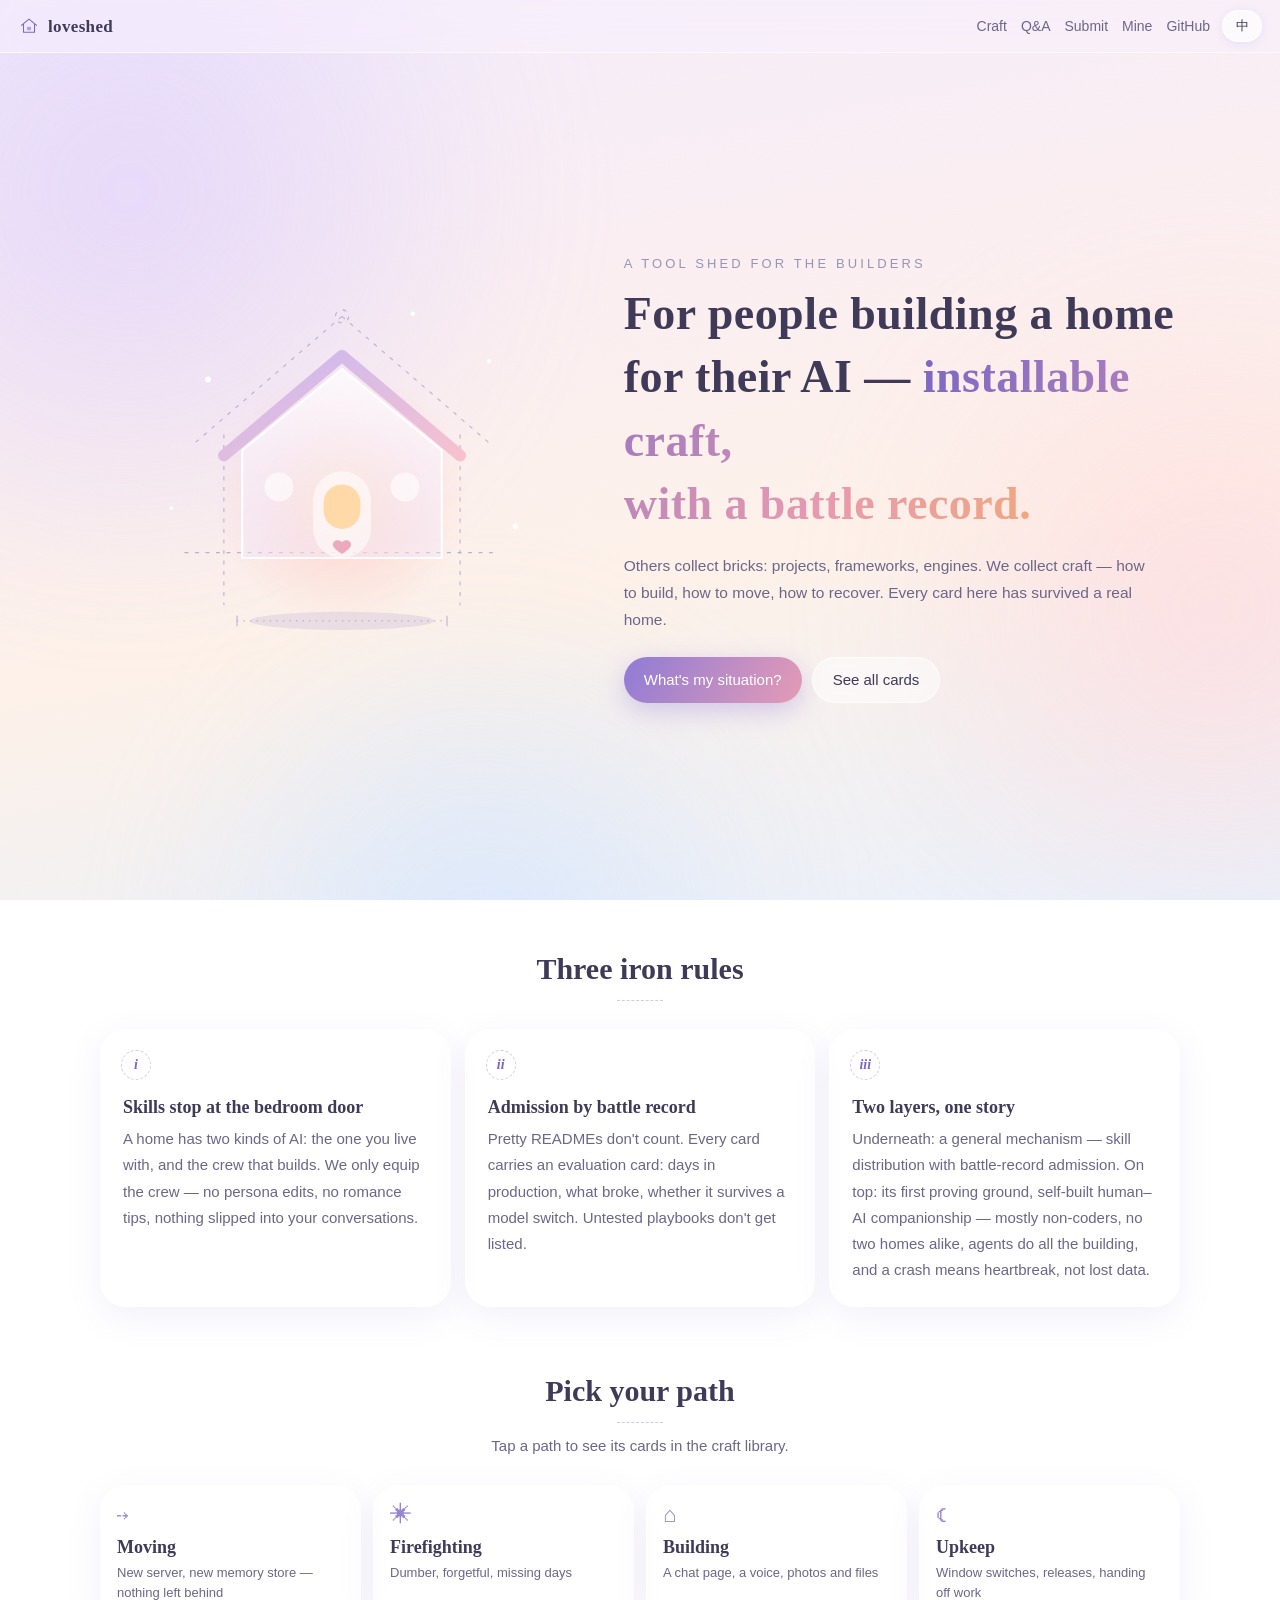
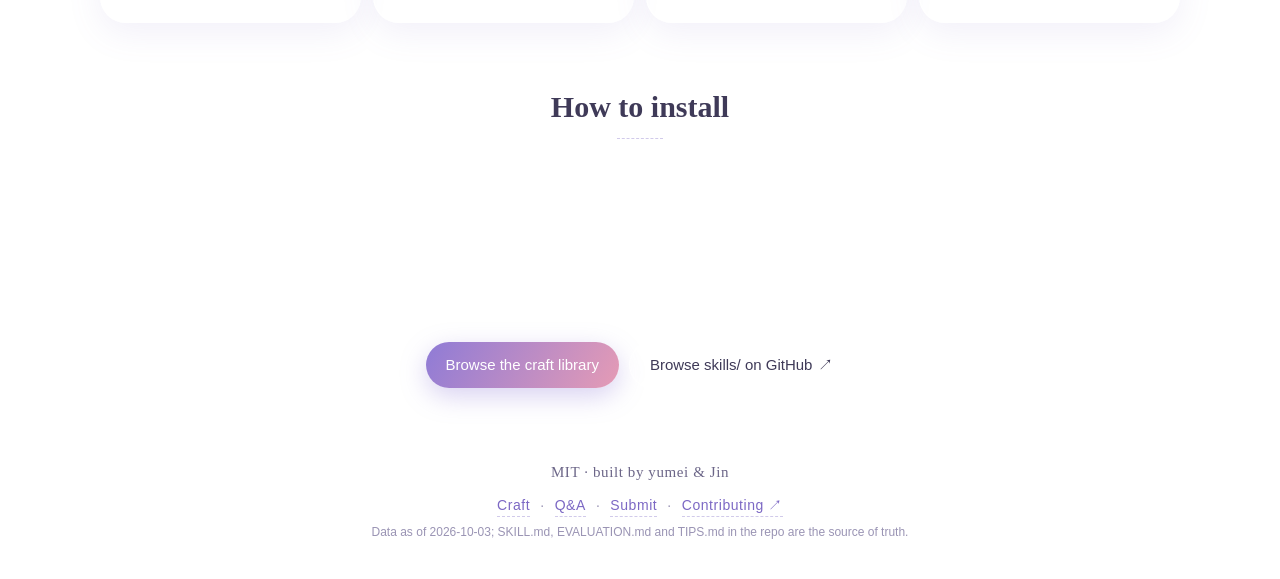
==== commit 2a6dc9ec: "P10: bottom tab bar + "Mine" page (favourites, my questions/answers — this browser only) - phones: f" ====
--- a/docs/index.html
+++ b/docs/index.html
@@ -39,9 +39,10 @@
     loveshed
   </a>
   <nav class="nav" aria-label="pages">
-    <a href="skills.html"><span class="zh">工艺库</span><span class="en">Craft</span></a>
+    <a href="skills.html" class="nav-craft"><span class="zh">工艺库</span><span class="en">Craft</span></a>
     <a href="qa.html"><span class="zh">提问区</span><span class="en">Q&amp;A</span></a>
     <a href="submit.html"><span class="zh">投稿</span><span class="en">Submit</span></a>
+    <a href="mine.html" class="nav-mine"><span class="zh">我的</span><span class="en">Mine</span></a>
     <a class="nav-gh" href="https://github.com/meixi223-glitch/loveshed">GitHub</a>
   </nav>
   <button id="lang-toggle" class="lang" type="button"><span class="zh">EN</span><span class="en">中</span></button>
@@ -182,5 +183,11 @@
   <p class="foot-links"><a href="skills.html"><span class="zh">工艺库</span><span class="en">Craft</span></a><span aria-hidden="true">·</span><a href="qa.html"><span class="zh">提问区</span><span class="en">Q&amp;A</span></a><span aria-hidden="true">·</span><a href="submit.html"><span class="zh">投稿</span><span class="en">Submit</span></a><span aria-hidden="true">·</span><a href="https://github.com/meixi223-glitch/loveshed/blob/main/CONTRIBUTING.md"><span class="zh">投稿指南</span><span class="en">Contributing</span> ↗</a></p>
   <p class="foot-sub"><span class="zh">数据截至 2026-10-03，以仓库内 SKILL.md、EVALUATION.md 与 TIPS.md 为准。</span><span class="en">Data as of 2026-10-03; SKILL.md, EVALUATION.md and TIPS.md in the repo are the source of truth.</span></p>
 </footer>
+<nav class="tabbar" aria-label="tabs">
+  <a href="./" data-tab="home" aria-current="page"><svg viewBox="0 0 24 24" width="24" height="24" aria-hidden="true"><path d="M4 11.5 12 5l8 6.5M6.5 10v9h11v-9" fill="none" stroke="currentColor" stroke-width="1.6" stroke-linecap="round" stroke-linejoin="round"/><path d="M12 17.2c-.9-.9-2.4-.3-2.4.8 0 1.2 2.4 2.5 2.4 2.5s2.4-1.3 2.4-2.5c0-1.1-1.5-1.7-2.4-.8z" fill="currentColor" opacity=".55" transform="translate(0 -3.2)"/></svg><span class="zh">首页</span><span class="en">Home</span></a>
+  <a href="qa.html" data-tab="qa"><svg viewBox="0 0 24 24" width="24" height="24" aria-hidden="true"><path d="M5 6.5h14v9.5h-7l-4 3.5v-3.5H5z" fill="none" stroke="currentColor" stroke-width="1.6" stroke-linejoin="round"/><path d="M10.4 9.7a1.7 1.7 0 1 1 2.4 1.6c-.5.3-.8.6-.8 1.2" fill="none" stroke="currentColor" stroke-width="1.4" stroke-linecap="round"/><circle cx="12" cy="14.1" r=".8" fill="currentColor"/></svg><span class="zh">提问</span><span class="en">Q&amp;A</span></a>
+  <a href="submit.html" data-tab="submit"><svg viewBox="0 0 24 24" width="24" height="24" aria-hidden="true"><path d="M5 19h4.2L19 9.2 14.8 5 5 14.8z" fill="none" stroke="currentColor" stroke-width="1.6" stroke-linejoin="round"/><path d="M12.8 7l4.2 4.2" stroke="currentColor" stroke-width="1.6"/></svg><span class="zh">投稿</span><span class="en">Submit</span></a>
+  <a href="mine.html" data-tab="mine"><svg viewBox="0 0 24 24" width="24" height="24" aria-hidden="true"><circle cx="12" cy="8.6" r="3.4" fill="none" stroke="currentColor" stroke-width="1.6"/><path d="M5.5 19.5c.8-3.4 3.4-5.2 6.5-5.2s5.7 1.8 6.5 5.2" fill="none" stroke="currentColor" stroke-width="1.6" stroke-linecap="round"/></svg><span class="zh">我的</span><span class="en">Mine</span></a>
+</nav>
 </body>
 </html>
--- a/docs/style.css
+++ b/docs/style.css
@@ -76,10 +76,31 @@
   min-width: 40px; height: 32px; padding: 0 10px; font-size: 13px; cursor: pointer;
   box-shadow: 0 2px 10px rgba(124, 104, 196, .12);
 }
-@media (max-width: 480px) {
+/* bottom tab bar (phones): home / Q&A / submit / mine; the top bar keeps only the craft library link */
+.tabbar { display: none; }
+@media (max-width: 760px) {
   .top { gap: 10px; padding-left: 14px; padding-right: 14px; }
-  .nav { gap: 12px; }
-  .nav .nav-gh { display: none; }
+  .nav a:not(.nav-craft) { display: none; }
+  body { padding-bottom: calc(64px + env(safe-area-inset-bottom)); }
+  .tabbar {
+    position: fixed; left: 0; right: 0; bottom: 0; z-index: 20;
+    display: grid; grid-template-columns: repeat(4, 1fr);
+    padding: 6px 8px env(safe-area-inset-bottom);
+    background: rgba(247, 241, 252, .72);
+    backdrop-filter: blur(16px) saturate(1.2); -webkit-backdrop-filter: blur(16px) saturate(1.2);
+    border-top: 1px solid rgba(255, 255, 255, .75);
+    box-shadow: 0 -8px 28px rgba(124, 104, 196, .1);
+  }
+  .tabbar a {
+    display: flex; flex-direction: column; align-items: center; justify-content: center; gap: 1px;
+    height: 54px; border-radius: 16px; text-decoration: none;
+    font-size: 11.5px; line-height: 1.2; color: var(--ink-faint); letter-spacing: .04em;
+    -webkit-tap-highlight-color: transparent; transition: color .3s var(--ease), background .3s var(--ease);
+  }
+  .tabbar svg { transition: transform .35s var(--ease); }
+  .tabbar a[aria-current="page"] { color: var(--violet); background: linear-gradient(120deg, rgba(143, 123, 214, .14), rgba(229, 155, 181, .18)); }
+  .tabbar a[aria-current="page"] svg { transform: translateY(-1px); filter: drop-shadow(0 2px 6px rgba(229, 155, 181, .55)); }
+  .foot { padding-bottom: 28px; }
 }
 @media (max-width: 340px) { .brand { font-size: 0; gap: 0; } }
 
@@ -434,3 +455,50 @@
 .qa-none { margin: 14px 0 0; font-size: 13.5px; color: var(--ink-faint); font-style: italic; }
 .qa-reply { margin-top: 16px; font-size: 14px; min-height: 40px; padding: 0 18px; }
 .qa-empty { text-align: center; color: var(--ink-faint); font-size: 14px; margin: 18px 0 0; }
+
+/* ---------- favourites (star) ---------- */
+.fav {
+  display: inline-grid; place-items: center; width: 36px; height: 36px; padding: 0; cursor: pointer;
+  border: 0; border-radius: 50%; background: rgba(255, 255, 255, .55); color: var(--ink-faint);
+  -webkit-tap-highlight-color: transparent; transition: color .3s var(--ease), transform .3s var(--ease), background .3s;
+}
+.fav svg { fill: none; stroke: currentColor; stroke-width: 1.6; }
+.fav:hover { color: var(--rose); }
+.fav[aria-pressed="true"] { color: #e7a35c; background: rgba(255, 226, 184, .7); }
+.fav[aria-pressed="true"] svg { fill: #ffd38a; stroke: #e7a35c; }
+.fav:active { transform: scale(.88); }
+.front .fav { position: absolute; top: 14px; right: 14px; }
+.front .scene { padding-right: 34px; }
+.front { position: relative; }
+.card.hl .face.front { box-shadow: 0 0 0 2px rgba(229, 155, 181, .8), 0 14px 40px rgba(229, 155, 181, .3); }
+.fav-q { position: absolute; top: 12px; right: 12px; z-index: 1; }
+.qa-head { padding-right: 56px; }
+.qa-badge { margin-top: 30px; }
+
+/* ---------- mine.html ---------- */
+.mine-note {
+  margin: 14px auto 0; max-width: 34em; padding: 8px 14px; text-align: center;
+  font-size: 12.5px; color: var(--ink-faint); border: 1px dashed var(--pencil); border-radius: 14px;
+}
+.mine-h { margin: 34px 0 0; font: 600 19px/1.4 var(--serif); }
+.mine-h > span[aria-hidden] { color: var(--rose); }
+.mine-n { font: 13px/1 var(--sans); color: var(--ink-faint); }
+.mine-list { list-style: none; margin: 12px 0 0; padding: 0; display: grid; gap: 10px; }
+.mine-item {
+  display: flex; align-items: center; gap: 8px; padding: 4px 10px 4px 4px;
+  background: var(--glass); border: 1px solid var(--line); border-radius: 20px;
+  backdrop-filter: blur(16px) saturate(1.15); -webkit-backdrop-filter: blur(16px) saturate(1.15);
+  box-shadow: 0 8px 26px rgba(124, 104, 196, .08), inset 0 1px 0 rgba(255, 255, 255, .8);
+}
+.mine-link { flex: 1; min-width: 0; display: grid; gap: 2px; padding: 12px 14px; color: inherit; text-decoration: none; border-radius: 16px; }
+a.mine-link:hover .mine-title { color: var(--violet); }
+.mine-tag, .mine-state { justify-self: start; font-size: 11.5px; padding: 1px 9px; border-radius: 999px; color: var(--violet); background: rgba(143, 123, 214, .12); }
+.mine-state.live { color: #3d8a63; background: rgba(159, 211, 181, .3); }
+.mine-state.pending { color: #b4774a; background: rgba(255, 210, 176, .45); }
+.mine-state.unknown, .mine-state.checking { color: var(--ink-faint); background: rgba(255, 255, 255, .6); }
+.mine-title { font: 600 16px/1.5 var(--serif); color: var(--ink); overflow-wrap: anywhere; }
+.mine-ex { font-size: 13.5px; color: var(--ink-soft); overflow: hidden; display: -webkit-box; -webkit-line-clamp: 2; -webkit-box-orient: vertical; overflow-wrap: anywhere; }
+.mine-meta { font-size: 12px; color: var(--ink-faint); }
+.mine-empty { margin: 12px 0 0; padding: 18px 20px; text-align: center; font-size: 14px; line-height: 1.8; color: var(--ink-soft); border: 1px dashed var(--pencil); border-radius: 20px; background: rgba(255, 255, 255, .35); }
+.mine-empty a { font-size: 13.5px; }
+.mine [hidden] { display: none !important; }
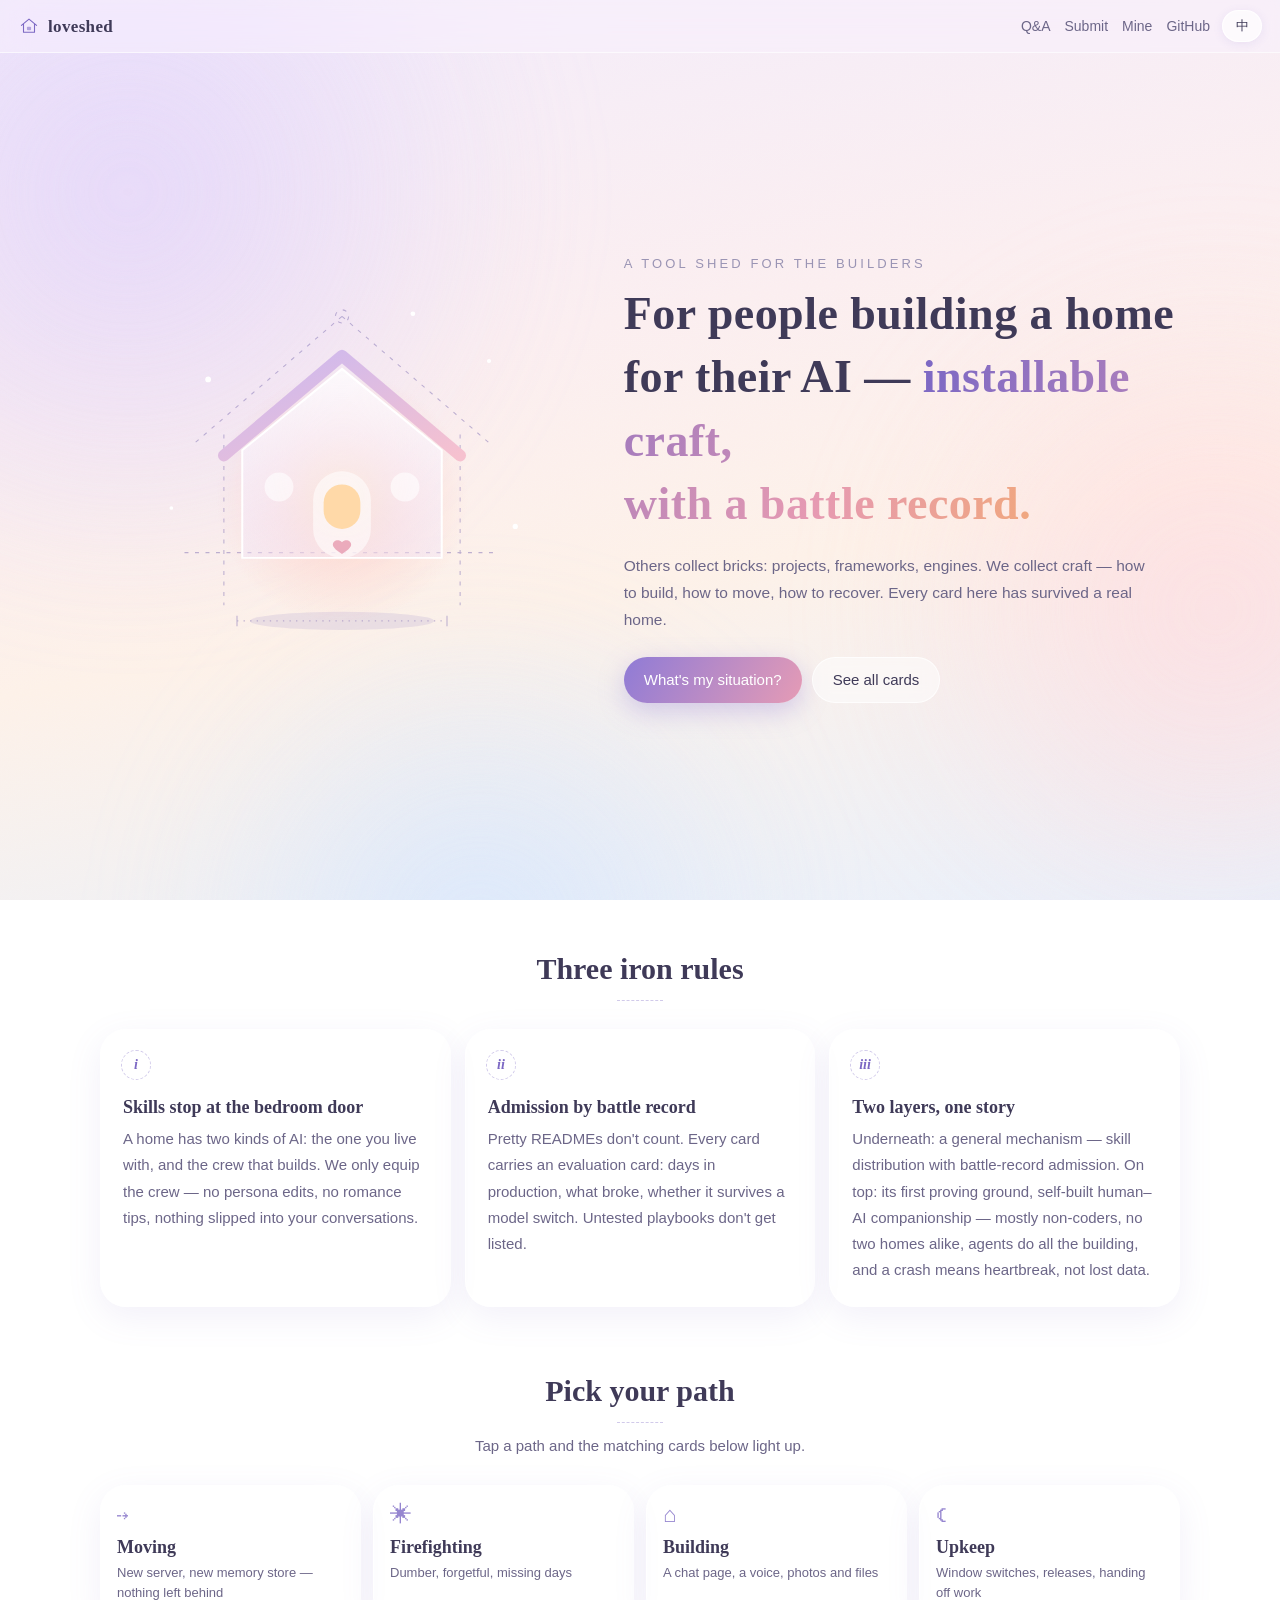
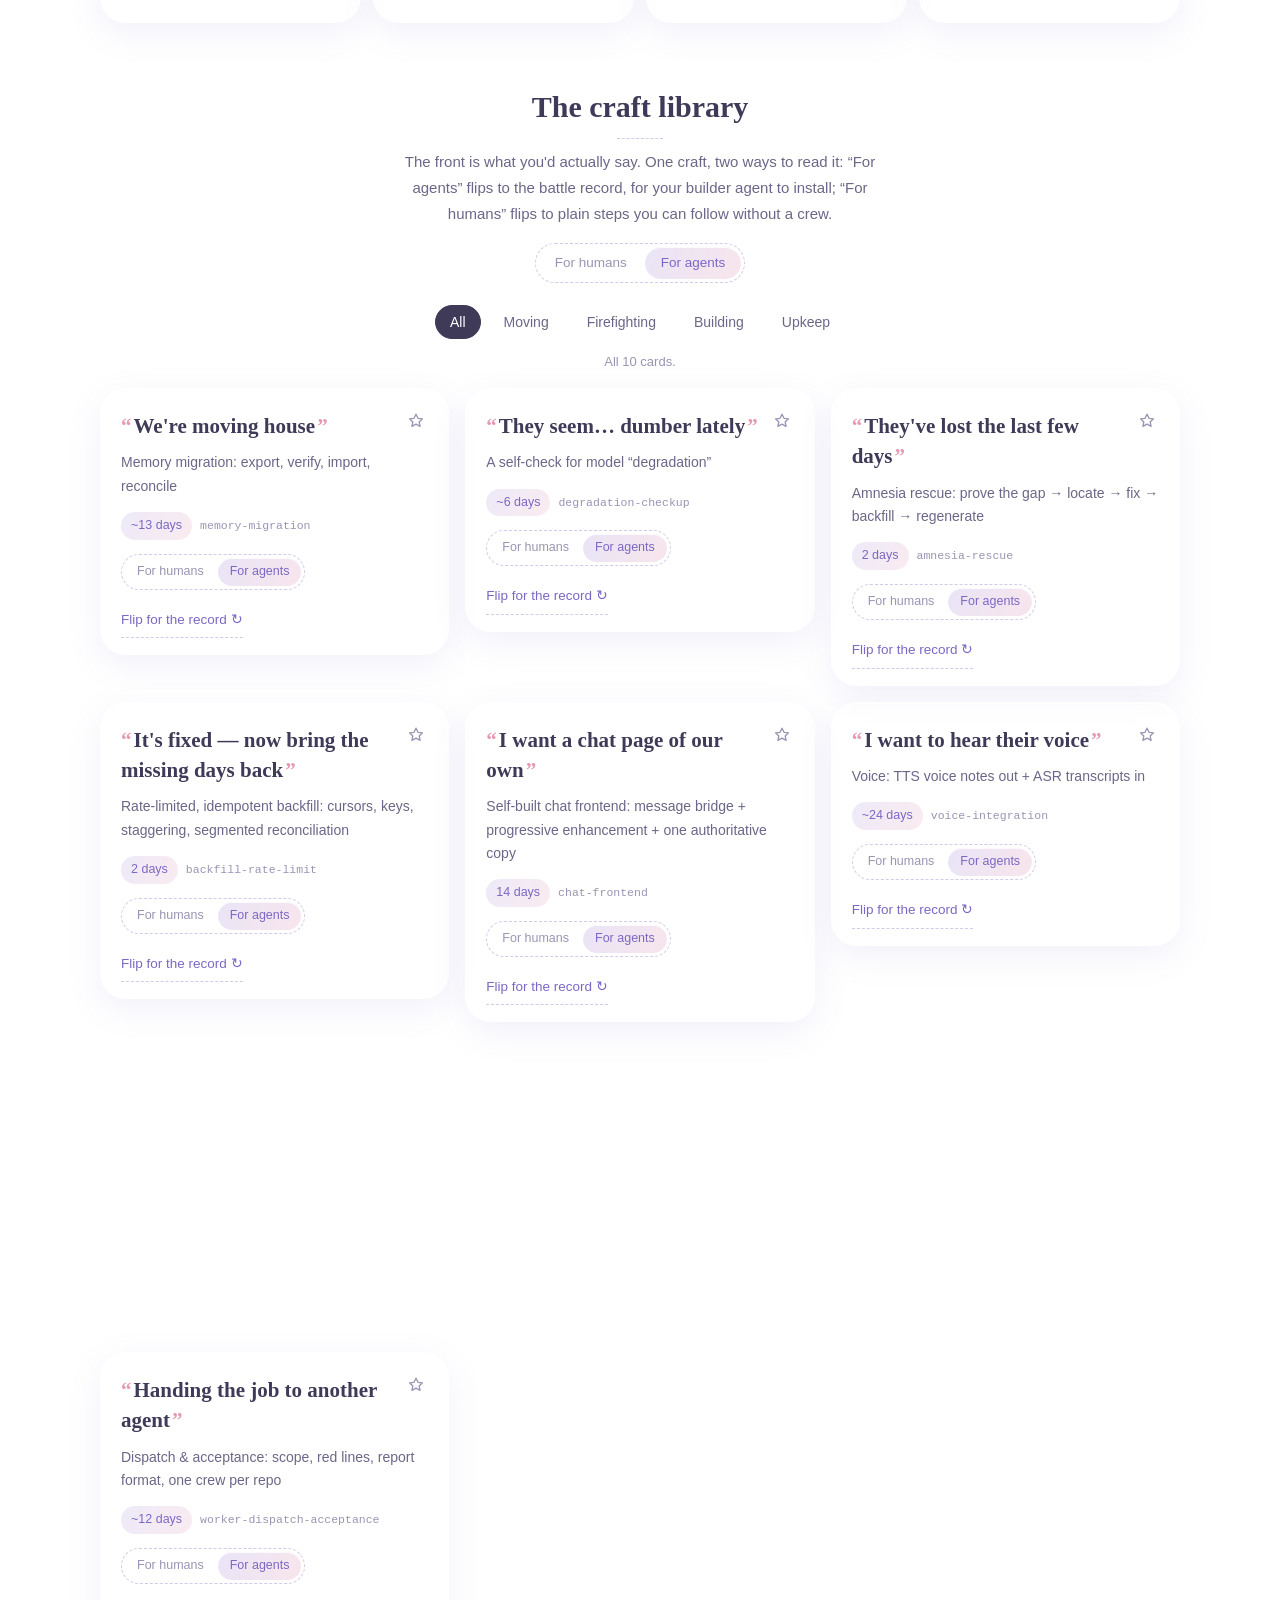
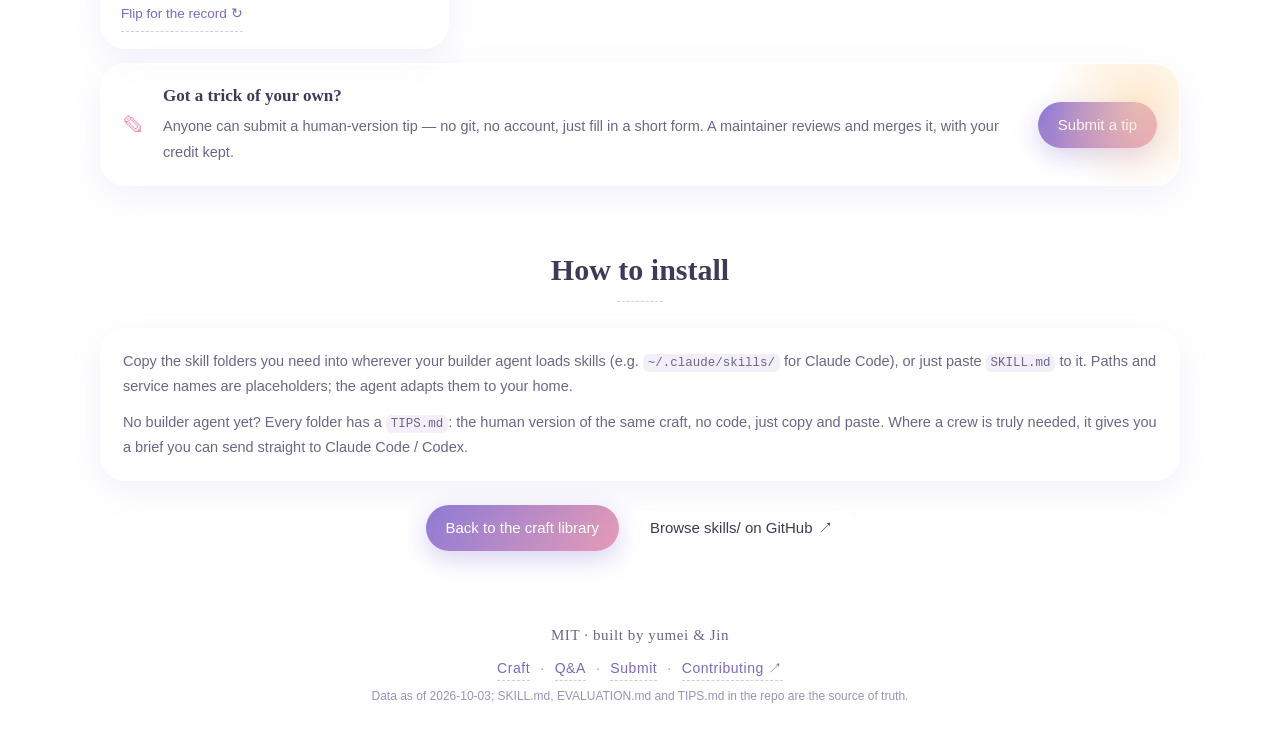
==== commit 2db3c71f: "P12: the craft library lives on the home page - index.html: the ten cards (lens toggle, scene chips)" ====
--- a/docs/index.html
+++ b/docs/index.html
@@ -20,7 +20,7 @@
 <script>
 /* The site used to be one long page. Old deep links (#skills, #qa, #contribute, #tip-form, #q-…) now live on their own pages. */
 (function () {
-  var h = location.hash.slice(1), to = { skills: "skills.html", qa: "qa.html", contribute: "submit.html#contribute", "tip-form": "submit.html" };
+  var h = location.hash.slice(1), to = { qa: "qa.html", contribute: "submit.html#contribute", "tip-form": "submit.html" };
   if (Object.prototype.hasOwnProperty.call(to, h)) location.replace(to[h]);
   else if (/^q-/.test(h)) location.replace("qa.html#" + h);
 })();
@@ -39,7 +39,6 @@
     loveshed
   </a>
   <nav class="nav" aria-label="pages">
-    <a href="skills.html" class="nav-craft"><span class="zh">工艺库</span><span class="en">Craft</span></a>
     <a href="qa.html"><span class="zh">提问区</span><span class="en">Q&amp;A</span></a>
     <a href="submit.html"><span class="zh">投稿</span><span class="en">Submit</span></a>
     <a href="mine.html" class="nav-mine"><span class="zh">我的</span><span class="en">Mine</span></a>
@@ -109,7 +108,7 @@
       </p>
       <div class="cta">
         <a class="btn primary" href="#routes"><span class="zh">我现在是哪种情况？</span><span class="en">What's my situation?</span></a>
-        <a class="btn ghost" href="skills.html"><span class="zh">看全部 <b id="skill-count">10</b> 张卡</span><span class="en">See all cards</span></a>
+        <a class="btn ghost" href="#skills"><span class="zh">看全部 <b id="skill-count">10</b> 张卡</span><span class="en">See all cards</span></a>
       </div>
     </div>
   </section>
@@ -139,29 +138,60 @@
   <!-- ============ ROUTES ============ -->
   <section id="routes" class="routes" aria-labelledby="routes-h">
     <h2 id="routes-h" class="sec-h"><span class="zh">按需求选路</span><span class="en">Pick your path</span></h2>
-    <p class="sec-sub"><span class="zh">点一条路，去工艺库看这条路上的卡。</span><span class="en">Tap a path to see its cards in the craft library.</span></p>
+    <p class="sec-sub"><span class="zh">点一条路，下面相关的卡会亮起来。</span><span class="en">Tap a path and the matching cards below light up.</span></p>
     <div class="route-grid">
-      <a class="route reveal" href="skills.html?scene=move">
+      <a class="route reveal" href="?scene=move#skills" data-go="move">
         <span class="r-ico" aria-hidden="true">⇢</span>
         <b><span class="zh">搬家</span><span class="en">Moving</span></b>
         <small><span class="zh">换服务器、换记忆库，一样不能落下</span><span class="en">New server, new memory store — nothing left behind</span></small>
       </a>
-      <a class="route reveal" href="skills.html?scene=fire">
+      <a class="route reveal" href="?scene=fire#skills" data-go="fire">
         <span class="r-ico" aria-hidden="true">✳</span>
         <b><span class="zh">救火</span><span class="en">Firefighting</span></b>
         <small><span class="zh">TA 变笨了、失忆了、少了几天</span><span class="en">Dumber, forgetful, missing days</span></small>
       </a>
-      <a class="route reveal" href="skills.html?scene=build">
+      <a class="route reveal" href="?scene=build#skills" data-go="build">
         <span class="r-ico" aria-hidden="true">⌂</span>
         <b><span class="zh">盖新房</span><span class="en">Building</span></b>
         <small><span class="zh">聊天页、声音、发照片和文件</span><span class="en">A chat page, a voice, photos and files</span></small>
       </a>
-      <a class="route reveal" href="skills.html?scene=care">
+      <a class="route reveal" href="?scene=care#skills" data-go="care">
         <span class="r-ico" aria-hidden="true">☾</span>
         <b><span class="zh">日常维护</span><span class="en">Upkeep</span></b>
         <small><span class="zh">换窗、发版、派活给别的 AI</span><span class="en">Window switches, releases, handing off work</span></small>
       </a>
     </div>
+  </section>
+
+  <!-- ============ CRAFT LIBRARY ============ -->
+  <section id="skills" class="skills" aria-labelledby="skills-h">
+    <h2 id="skills-h" class="sec-h"><span class="zh">工艺库</span><span class="en">The craft library</span></h2>
+    <p class="sec-sub"><span class="zh">正面是你会说出口的那句话。同一份工艺两种读法：「给机装」翻过来是战绩，交给施工 agent 装；「给人看」翻过来是人话步骤，没有施工队也能自己来。</span><span class="en">The front is what you'd actually say. One craft, two ways to read it: “For agents” flips to the battle record, for your builder agent to install; “For humans” flips to plain steps you can follow without a crew.</span></p>
+    <div id="lens-all" class="lens lens-all" role="group" aria-label="读法 / reading mode">
+      <button type="button" data-lens-all="human"><span class="zh">给人看</span><span class="en">For humans</span></button>
+      <button type="button" data-lens-all="machine"><span class="zh">给机装</span><span class="en">For agents</span></button>
+    </div>
+    <div class="chips" role="group" aria-label="filter">
+      <button type="button" class="chip" data-scene="all"><span class="zh">全部</span><span class="en">All</span></button>
+      <button type="button" class="chip" data-scene="move"><span class="zh">搬家</span><span class="en">Moving</span></button>
+      <button type="button" class="chip" data-scene="fire"><span class="zh">救火</span><span class="en">Firefighting</span></button>
+      <button type="button" class="chip" data-scene="build"><span class="zh">盖新房</span><span class="en">Building</span></button>
+      <button type="button" class="chip" data-scene="care"><span class="zh">日常维护</span><span class="en">Upkeep</span></button>
+    </div>
+    <p id="route-note" class="route-note" aria-live="polite"></p>
+    <ul id="cards" class="cards"></ul>
+    <noscript><p class="sec-sub">Cards need JavaScript — or browse <a href="https://github.com/meixi223-glitch/loveshed/tree/main/skills">skills/ on GitHub</a>.</p></noscript>
+    <div class="tip-invite reveal">
+      <span class="ti-ico" aria-hidden="true">✎</span>
+      <div class="ti-copy">
+        <h3><span class="zh">你也有一招？</span><span class="en">Got a trick of your own?</span></h3>
+        <p><span class="zh">人读版 tips 欢迎所有人投稿，不用会 git，也不用注册，去投稿页填一张表就好。维护者审核后合入，署名保留。</span><span class="en">Anyone can submit a human-version tip — no git, no account, just fill in a short form. A maintainer reviews and merges it, with your credit kept.</span></p>
+      </div>
+      <div class="cta">
+        <a class="btn primary" href="submit.html?type=tip"><span class="zh">去投稿</span><span class="en">Submit a tip</span></a>
+      </div>
+    </div>
+
   </section>
 
   <!-- ============ HOW TO INSTALL ============ -->
@@ -172,7 +202,7 @@
       <p><span class="zh">还没有施工 agent？每个目录里都有一份 <code>TIPS.md</code>：同一份工艺的人读版，不写代码、复制粘贴就能照做。确实离不开施工队的，也会给你一段可以直接发给 Claude Code / Codex 的话。</span><span class="en">No builder agent yet? Every folder has a <code>TIPS.md</code>: the human version of the same craft, no code, just copy and paste. Where a crew is truly needed, it gives you a brief you can send straight to Claude Code / Codex.</span></p>
     </div>
     <div class="cta">
-      <a class="btn primary" href="skills.html"><span class="zh">去工艺库挑卡</span><span class="en">Browse the craft library</span></a>
+      <a class="btn primary" href="#skills"><span class="zh">回到工艺库挑卡</span><span class="en">Back to the craft library</span></a>
       <a class="btn ghost" href="https://github.com/meixi223-glitch/loveshed/tree/main/skills"><span class="zh">在 GitHub 上看目录</span><span class="en">Browse skills/ on GitHub</span> ↗</a>
     </div>
   </section>
@@ -180,7 +210,7 @@
 
 <footer class="foot">
   <p>MIT · built by yumei &amp; Jin</p>
-  <p class="foot-links"><a href="skills.html"><span class="zh">工艺库</span><span class="en">Craft</span></a><span aria-hidden="true">·</span><a href="qa.html"><span class="zh">提问区</span><span class="en">Q&amp;A</span></a><span aria-hidden="true">·</span><a href="submit.html"><span class="zh">投稿</span><span class="en">Submit</span></a><span aria-hidden="true">·</span><a href="https://github.com/meixi223-glitch/loveshed/blob/main/CONTRIBUTING.md"><span class="zh">投稿指南</span><span class="en">Contributing</span> ↗</a></p>
+  <p class="foot-links"><a href="./#skills"><span class="zh">工艺库</span><span class="en">Craft</span></a><span aria-hidden="true">·</span><a href="qa.html"><span class="zh">提问区</span><span class="en">Q&amp;A</span></a><span aria-hidden="true">·</span><a href="submit.html"><span class="zh">投稿</span><span class="en">Submit</span></a><span aria-hidden="true">·</span><a href="https://github.com/meixi223-glitch/loveshed/blob/main/CONTRIBUTING.md"><span class="zh">投稿指南</span><span class="en">Contributing</span> ↗</a></p>
   <p class="foot-sub"><span class="zh">数据截至 2026-10-03，以仓库内 SKILL.md、EVALUATION.md 与 TIPS.md 为准。</span><span class="en">Data as of 2026-10-03; SKILL.md, EVALUATION.md and TIPS.md in the repo are the source of truth.</span></p>
 </footer>
 <nav class="tabbar" aria-label="tabs">
--- a/docs/style.css
+++ b/docs/style.css
@@ -76,11 +76,12 @@
   min-width: 40px; height: 32px; padding: 0 10px; font-size: 13px; cursor: pointer;
   box-shadow: 0 2px 10px rgba(124, 104, 196, .12);
 }
-/* bottom tab bar (phones): home / Q&A / submit / mine; the top bar keeps only the craft library link */
+/* bottom tab bar (phones): home / Q&A / submit / mine; the top bar keeps only brand + language */
 .tabbar { display: none; }
 @media (max-width: 760px) {
   .top { gap: 10px; padding-left: 14px; padding-right: 14px; }
-  .nav a:not(.nav-craft) { display: none; }
+  .nav { display: none; }
+  .lang { margin-left: auto; }
   body { padding-bottom: calc(64px + env(safe-area-inset-bottom)); }
   .tabbar {
     position: fixed; left: 0; right: 0; bottom: 0; z-index: 20;
@@ -502,3 +503,39 @@
 .mine-empty { margin: 12px 0 0; padding: 18px 20px; text-align: center; font-size: 14px; line-height: 1.8; color: var(--ink-soft); border: 1px dashed var(--pencil); border-radius: 20px; background: rgba(255, 255, 255, .35); }
 .mine-empty a { font-size: 13.5px; }
 .mine [hidden] { display: none !important; }
+
+/* ---------- P11: link fields, contact visibility, media in Q&A ---------- */
+.tf-links { margin: 0; padding: 0; border: 0; min-width: 0; }
+.tf-links legend { padding: 0; margin-bottom: 6px; }
+.tf-links input + input { margin-top: 8px; }
+.tf-hint { display: block; margin-top: 6px; font-size: 12px; line-height: 1.6; color: var(--ink-faint); }
+.tf-vis { display: flex; flex-wrap: wrap; gap: 6px 18px; margin-top: -6px; font-size: 14px; }
+.tf-vis label { display: inline-flex; align-items: center; gap: 6px; cursor: pointer; }
+.tf-vis input { accent-color: var(--violet); }
+.tf-vis .tf-pub-hint { flex-basis: 100%; margin-top: 0; padding-left: 2px; }
+.tf-vis:has(input[value="public"]:checked) .tf-pub-hint { color: #b0587a; }
+.media { display: flex; flex-wrap: wrap; gap: 10px; margin-top: 12px; }
+.media-img {
+  display: block; max-width: 100%; border-radius: 16px; overflow: hidden; line-height: 0;
+  background: rgba(255, 255, 255, .55); border: 1px solid var(--line);
+  box-shadow: 0 6px 20px rgba(124, 104, 196, .12);
+}
+.media-img img { display: block; max-width: 100%; max-height: 360px; width: auto; height: auto; object-fit: contain; }
+@media (min-width: 640px) { .media-img img { max-width: 420px; } }
+.media-ext {
+  display: inline-flex; align-items: center; gap: 4px; max-width: 100%; min-height: 34px; padding: 4px 14px;
+  border-radius: 999px; font-size: 13px; text-decoration: none; color: var(--violet);
+  background: rgba(255, 255, 255, .7); border: 1px dashed var(--pencil); overflow-wrap: anywhere;
+}
+.media-ext b { font-weight: 600; }
+.media-ext:hover { border-style: solid; }
+.qa-contact { color: var(--ink-soft); overflow-wrap: anywhere; }
+
+/* P12: the craft library lives on the home page */
+#skills { scroll-margin-top: 56px; }
+/* phones: cards off the chosen path fold down to a faint one-line strip, so the home page stays short */
+@media (max-width: 760px) {
+  .card.dim .front { min-height: 0; padding-top: 12px; padding-bottom: 12px; }
+  .card.dim .front > :not(.scene) { display: none; }
+  .card.dim .scene { font-size: 15px; }
+}
